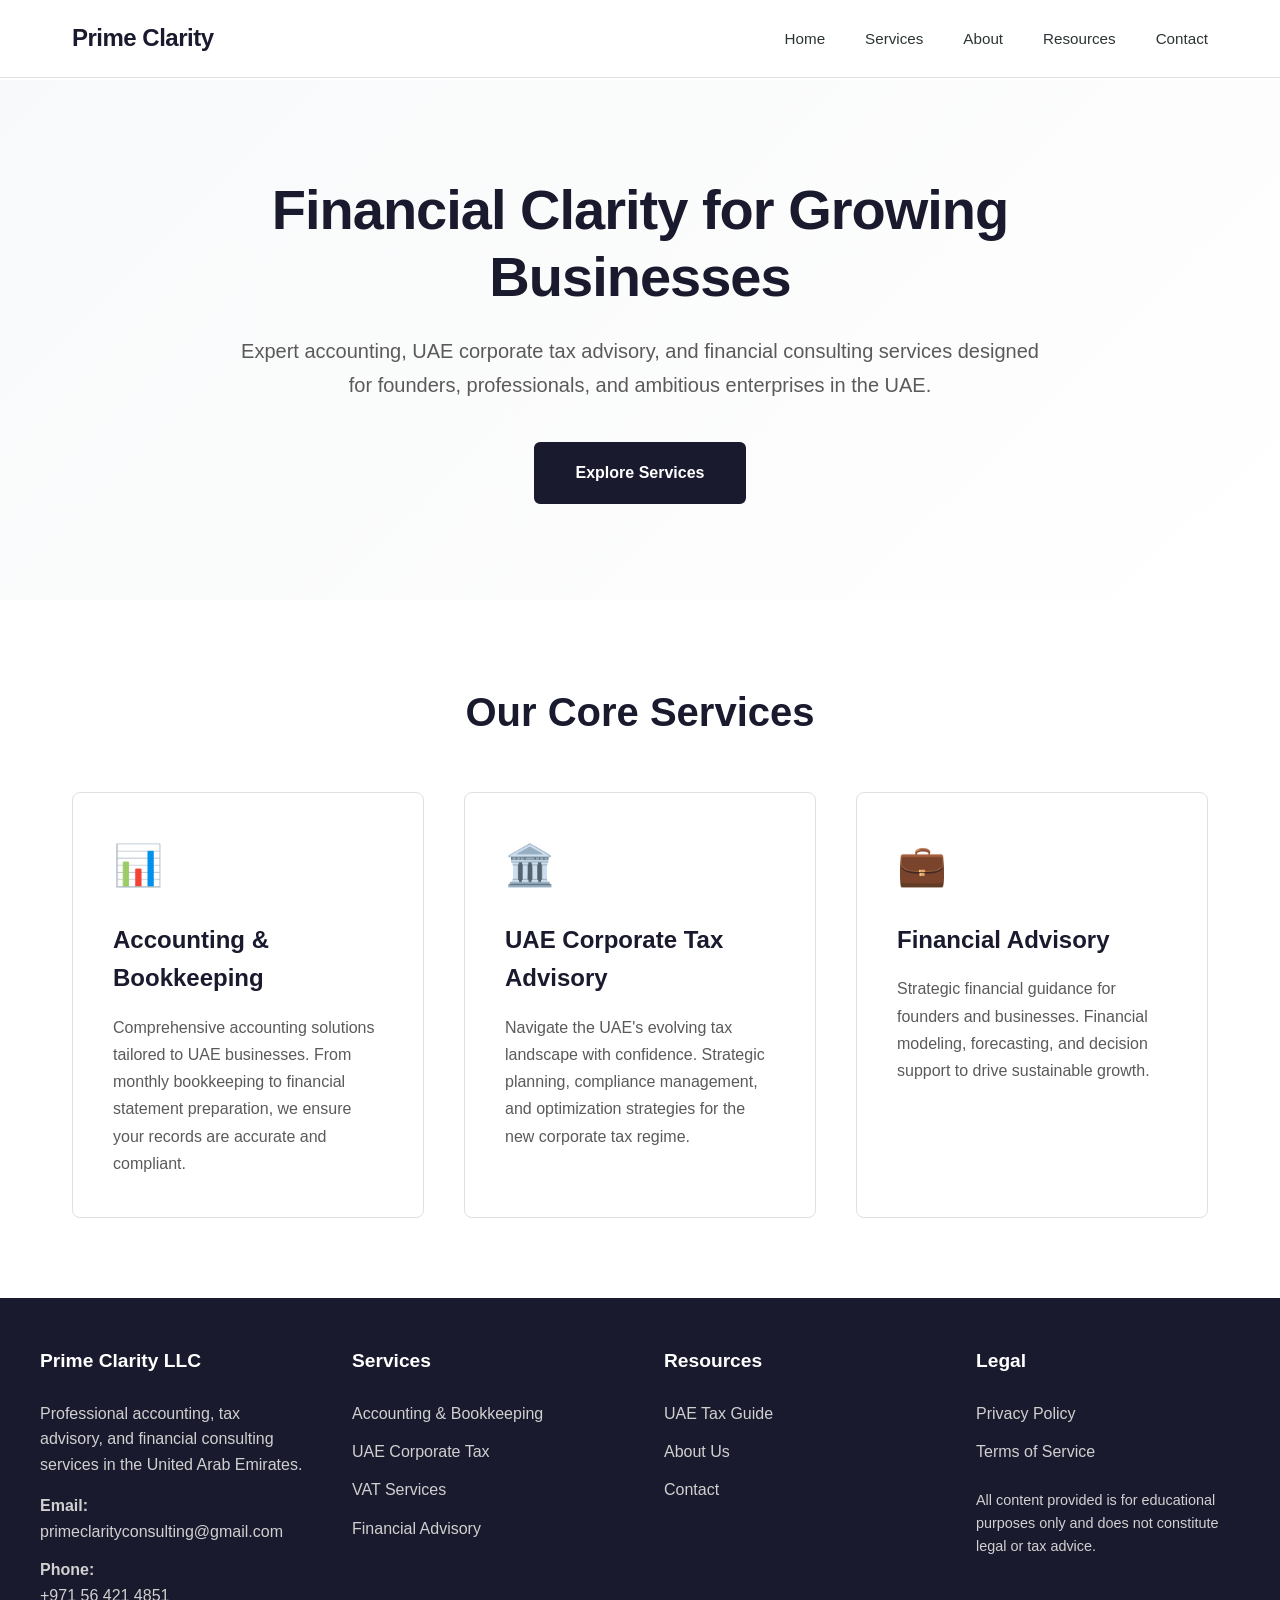
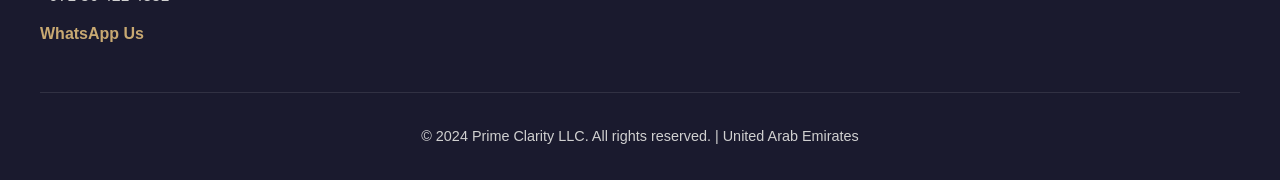
==== index.html @ 2c1213e5 "Add files via upload" ====
<!DOCTYPE html>
<html lang="en">
<head>
    <meta charset="UTF-8">
    <meta name="viewport" content="width=device-width, initial-scale=1.0">
    <title>Prime Clarity - Financial Advisory & Corporate Tax Expertise in UAE</title>
    <style>
        * {
            margin: 0;
            padding: 0;
            box-sizing: border-box;
        }

        :root {
            --primary: #1a1a2e;
            --secondary: #0f4c75;
            --accent: #c8a972;
            --text: #2d3436;
            --light: #f8f9fa;
            --white: #ffffff;
        }

        body {
            font-family: -apple-system, BlinkMacSystemFont, 'Segoe UI', 'Inter', sans-serif;
            color: var(--text);
            line-height: 1.6;
            background: var(--white);
        }

        /* Navigation */
        nav {
            position: fixed;
            top: 0;
            width: 100%;
            background: rgba(255, 255, 255, 0.98);
            backdrop-filter: blur(10px);
            border-bottom: 1px solid #e0e0e0;
            z-index: 1000;
        }

        .nav-container {
            max-width: 1200px;
            margin: 0 auto;
            padding: 1.2rem 2rem;
            display: flex;
            justify-content: space-between;
            align-items: center;
        }

        .logo {
            font-size: 1.5rem;
            font-weight: 700;
            color: var(--primary);
            letter-spacing: -0.5px;
        }

        .nav-links {
            display: flex;
            gap: 2.5rem;
            list-style: none;
        }

        .nav-links a {
            color: var(--text);
            text-decoration: none;
            font-weight: 500;
            font-size: 0.95rem;
            transition: color 0.3s;
        }

        .nav-links a:hover {
            color: var(--secondary);
        }

        /* Hero Section */
        .hero {
            margin-top: 80px;
            padding: 6rem 2rem;
            background: linear-gradient(135deg, #f8f9fa 0%, #ffffff 100%);
            text-align: center;
        }

        .hero-content {
            max-width: 800px;
            margin: 0 auto;
        }

        .hero h1 {
            font-size: 3.5rem;
            font-weight: 700;
            color: var(--primary);
            margin-bottom: 1.5rem;
            line-height: 1.2;
            letter-spacing: -1px;
        }

        .hero p {
            font-size: 1.25rem;
            color: #5a5a5a;
            margin-bottom: 2.5rem;
            line-height: 1.7;
        }

        .cta-primary {
            display: inline-block;
            padding: 1rem 2.5rem;
            background: var(--primary);
            color: var(--white);
            text-decoration: none;
            font-weight: 600;
            border-radius: 6px;
            transition: all 0.3s;
            border: 2px solid var(--primary);
        }

        .cta-primary:hover {
            background: transparent;
            color: var(--primary);
        }

        /* Services Section */
        .services {
            padding: 5rem 2rem;
            max-width: 1200px;
            margin: 0 auto;
        }

        .section-title {
            text-align: center;
            font-size: 2.5rem;
            font-weight: 700;
            color: var(--primary);
            margin-bottom: 3rem;
        }

        .services-grid {
            display: grid;
            grid-template-columns: repeat(auto-fit, minmax(300px, 1fr));
            gap: 2.5rem;
        }

        .service-card {
            padding: 2.5rem;
            background: var(--white);
            border: 1px solid #e0e0e0;
            border-radius: 8px;
            transition: all 0.3s;
        }

        .service-card:hover {
            box-shadow: 0 10px 30px rgba(0,0,0,0.08);
            transform: translateY(-4px);
        }

        .service-icon {
            font-size: 2.5rem;
            margin-bottom: 1.5rem;
        }

        .service-card h3 {
            font-size: 1.5rem;
            margin-bottom: 1rem;
            color: var(--primary);
        }

        .service-card p {
            color: #5a5a5a;
            line-height: 1.7;
        }

        /* Ebook Landing Page */
        .ebook-page {
            display: none;
            padding: 6rem 2rem;
            max-width: 900px;
            margin: 80px auto 0;
        }

        .ebook-page.active {
            display: block;
        }

        .ebook-header {
            text-align: center;
            margin-bottom: 3rem;
        }

        .ebook-header h1 {
            font-size: 2.8rem;
            font-weight: 700;
            color: var(--primary);
            margin-bottom: 1rem;
            line-height: 1.3;
        }

        .ebook-header .subtitle {
            font-size: 1.25rem;
            color: #5a5a5a;
            margin-bottom: 2rem;
        }

        .ebook-content {
            background: var(--white);
            border: 1px solid #e0e0e0;
            border-radius: 12px;
            padding: 3rem;
        }

        .value-section {
            margin-bottom: 3rem;
        }

        .value-section h2 {
            font-size: 1.8rem;
            color: var(--primary);
            margin-bottom: 1.5rem;
        }

        .benefits-list {
            list-style: none;
            margin-bottom: 2rem;
        }

        .benefits-list li {
            padding: 1rem 0;
            border-bottom: 1px solid #f0f0f0;
            color: var(--text);
            font-size: 1.05rem;
        }

        .benefits-list li:before {
            content: "✓";
            color: var(--secondary);
            font-weight: bold;
            margin-right: 1rem;
            font-size: 1.2rem;
        }

        .target-audience {
            background: #f8f9fa;
            padding: 2rem;
            border-radius: 8px;
            margin-bottom: 3rem;
        }

        .target-audience h3 {
            font-size: 1.4rem;
            color: var(--primary);
            margin-bottom: 1rem;
        }

        .target-audience ul {
            list-style: none;
            padding-left: 0;
        }

        .target-audience li {
            padding: 0.5rem 0;
            color: var(--text);
        }

        .cta-section {
            text-align: center;
            padding: 3rem 0;
            border-top: 1px solid #e0e0e0;
        }

        .price {
            font-size: 2.5rem;
            font-weight: 700;
            color: var(--primary);
            margin-bottom: 1.5rem;
        }

        .cta-button {
            display: inline-block;
            padding: 1.2rem 3rem;
            background: var(--secondary);
            color: var(--white);
            text-decoration: none;
            font-weight: 600;
            font-size: 1.1rem;
            border-radius: 8px;
            transition: all 0.3s;
            cursor: pointer;
            border: none;
        }

        .cta-button:hover {
            background: #0d3d5c;
            transform: translateY(-2px);
            box-shadow: 0 6px 20px rgba(15, 76, 117, 0.3);
        }

        .secure-note {
            margin-top: 1rem;
            font-size: 0.9rem;
            color: #7a7a7a;
        }

        /* About Section */
        .about {
            padding: 5rem 2rem;
            background: var(--light);
        }

        .about-content {
            max-width: 1200px;
            margin: 0 auto;
            display: grid;
            grid-template-columns: 1fr 1fr;
            gap: 4rem;
            align-items: center;
        }

        .about-text h2 {
            font-size: 2.5rem;
            color: var(--primary);
            margin-bottom: 1.5rem;
        }

        .about-text p {
            color: #5a5a5a;
            line-height: 1.8;
            margin-bottom: 1.5rem;
        }

        /* Footer */
        footer {
            background: var(--primary);
            color: var(--white);
            padding: 3rem 2rem 2rem;
        }

        .footer-content {
            max-width: 1200px;
            margin: 0 auto;
            display: grid;
            grid-template-columns: repeat(auto-fit, minmax(250px, 1fr));
            gap: 3rem;
            margin-bottom: 2rem;
        }

        .footer-section h3 {
            margin-bottom: 1.5rem;
            font-size: 1.2rem;
        }

        .footer-section p,
        .footer-section a {
            color: #d0d0d0;
            text-decoration: none;
            display: block;
            margin-bottom: 0.8rem;
            line-height: 1.6;
        }

        .footer-section a:hover {
            color: var(--white);
        }

        .footer-bottom {
            max-width: 1200px;
            margin: 0 auto;
            padding-top: 2rem;
            border-top: 1px solid rgba(255,255,255,0.1);
            text-align: center;
            color: #d0d0d0;
            font-size: 0.9rem;
        }

        /* Page System */
        .page {
            display: none;
        }

        .page.active {
            display: block;
        }

        /* Responsive */
        @media (max-width: 768px) {
            .nav-links {
                gap: 1.5rem;
                font-size: 0.9rem;
            }

            .hero h1 {
                font-size: 2.5rem;
            }

            .about-content {
                grid-template-columns: 1fr;
            }

            .ebook-content {
                padding: 2rem;
            }

            .ebook-header h1 {
                font-size: 2rem;
            }
        }
    </style>
</head>
<body>
    <!-- Navigation -->
    <nav>
        <div class="nav-container">
            <div class="logo">Prime Clarity</div>
            <ul class="nav-links">
                <li><a href="#" onclick="showPage('home')">Home</a></li>
                <li><a href="#" onclick="showPage('services')">Services</a></li>
                <li><a href="#" onclick="showPage('about')">About</a></li>
                <li><a href="#" onclick="showPage('resources')">Resources</a></li>
                <li><a href="#" onclick="showPage('contact')">Contact</a></li>
            </ul>
        </div>
    </nav>

    <!-- HOME PAGE -->
    <div id="home" class="page active">
        <section class="hero">
            <div class="hero-content">
                <h1>Financial Clarity for Growing Businesses</h1>
                <p>Expert accounting, UAE corporate tax advisory, and financial consulting services designed for founders, professionals, and ambitious enterprises in the UAE.</p>
                <a href="#" onclick="showPage('services')" class="cta-primary">Explore Services</a>
            </div>
        </section>

        <section class="services">
            <h2 class="section-title">Our Core Services</h2>
            <div class="services-grid">
                <div class="service-card">
                    <div class="service-icon">📊</div>
                    <h3>Accounting & Bookkeeping</h3>
                    <p>Comprehensive accounting solutions tailored to UAE businesses. From monthly bookkeeping to financial statement preparation, we ensure your records are accurate and compliant.</p>
                </div>
                <div class="service-card">
                    <div class="service-icon">🏛️</div>
                    <h3>UAE Corporate Tax Advisory</h3>
                    <p>Navigate the UAE's evolving tax landscape with confidence. Strategic planning, compliance management, and optimization strategies for the new corporate tax regime.</p>
                </div>
                <div class="service-card">
                    <div class="service-icon">💼</div>
                    <h3>Financial Advisory</h3>
                    <p>Strategic financial guidance for founders and businesses. Financial modeling, forecasting, and decision support to drive sustainable growth.</p>
                </div>
            </div>
        </section>
    </div>

    <!-- SERVICES PAGE -->
    <div id="services" class="page">
        <section class="services" style="margin-top: 80px;">
            <h2 class="section-title">Professional Services</h2>
            <div class="services-grid">
                <div class="service-card">
                    <div class="service-icon">📊</div>
                    <h3>Accounting & Bookkeeping</h3>
                    <p>Monthly financial reporting, bank reconciliation, accounts payable and receivable management, general ledger maintenance, and year-end financial statements.</p>
                </div>
                <div class="service-card">
                    <div class="service-icon">🏛️</div>
                    <h3>UAE Corporate Tax</h3>
                    <p>Tax registration assistance, quarterly and annual tax compliance, transfer pricing documentation, tax health checks, and strategic tax planning for UAE entities.</p>
                </div>
                <div class="service-card">
                    <div class="service-icon">📈</div>
                    <h3>VAT Services</h3>
                    <p>VAT registration, return filing, VAT reclaim support, compliance reviews, and advisory for complex VAT transactions in the UAE.</p>
                </div>
                <div class="service-card">
                    <div class="service-icon">💼</div>
                    <h3>Financial Advisory</h3>
                    <p>Business planning, financial forecasting, cash flow management, profitability analysis, and growth strategy consulting for SMEs and startups.</p>
                </div>
                <div class="service-card">
                    <div class="service-icon">🎓</div>
                    <h3>Training & Education</h3>
                    <p>Professional development programs, UAE tax training, accounting system implementation support, and educational resources for finance teams.</p>
                </div>
                <div class="service-card">
                    <div class="service-icon">🔍</div>
                    <h3>Due Diligence</h3>
                    <p>Financial due diligence for acquisitions, investment readiness assessments, and comprehensive financial health reviews.</p>
                </div>
            </div>
        </section>
    </div>

    <!-- ABOUT PAGE -->
    <div id="about" class="page">
        <section class="about">
            <div class="about-content">
                <div class="about-text">
                    <h2>About Prime Clarity</h2>
                    <p>Prime Clarity LLC is a UAE-based financial advisory and accounting firm dedicated to providing exceptional service to growing businesses, entrepreneurs, and professionals across the Emirates.</p>
                    <p>Founded on principles of precision, transparency, and strategic insight, we combine deep technical expertise with practical business understanding to deliver solutions that drive real value.</p>
                    <p>Our team brings extensive experience in UAE taxation, international accounting standards, and financial management, serving clients across diverse industries from technology startups to established enterprises.</p>
                </div>
                <div class="about-image">
                    <div class="service-card">
                        <h3>Our Approach</h3>
                        <p style="margin-bottom: 1rem;">We believe financial management should be strategic, not just administrative. Our methodology focuses on:</p>
                        <ul style="list-style: none; padding: 0;">
                            <li style="padding: 0.5rem 0;">✓ Proactive compliance management</li>
                            <li style="padding: 0.5rem 0;">✓ Strategic tax optimization</li>
                            <li style="padding: 0.5rem 0;">✓ Clear financial communication</li>
                            <li style="padding: 0.5rem 0;">✓ Sustainable business growth</li>
                        </ul>
                    </div>
                </div>
            </div>
        </section>
    </div>

    <!-- RESOURCES PAGE (with Ebook) -->
    <div id="resources" class="page">
        <div class="ebook-page active">
            <div class="ebook-header">
                <h1>UAE Corporate Tax Compliance Guide</h1>
                <p class="subtitle">A comprehensive reference for founders, finance professionals, and business owners navigating UAE's corporate tax framework</p>
            </div>

            <div class="ebook-content">
                <div class="value-section">
                    <h2>What's Inside</h2>
                    <ul class="benefits-list">
                        <li>Complete overview of UAE Corporate Tax Law provisions and requirements</li>
                        <li>Registration procedures and timelines for mainland and free zone entities</li>
                        <li>Tax calculation methodologies with practical examples</li>
                        <li>Compliance calendar and critical filing deadlines</li>
                        <li>Transfer pricing documentation requirements</li>
                        <li>Small business relief criteria and optimization strategies</li>
                        <li>Common pitfalls and how to avoid penalties</li>
                        <li>Real-world case studies and scenarios</li>
                    </ul>
                </div>

                <div class="target-audience">
                    <h3>Who This Guide Is For</h3>
                    <ul>
                        <li>Founders and business owners preparing for tax compliance</li>
                        <li>Finance professionals managing UAE entity taxation</li>
                        <li>Accounting students and exam candidates</li>
                        <li>CFOs and controllers in UAE-based companies</li>
                        <li>Consultants advising clients on UAE tax matters</li>
                    </ul>
                </div>

                <div class="value-section">
                    <h2>Why This Guide</h2>
                    <p style="margin-bottom: 1rem;">The UAE's corporate tax regime represents a significant shift in the region's fiscal landscape. This guide distills complex regulations into actionable knowledge, saving you hours of research and reducing compliance risk.</p>
                    <p>Created by practicing tax professionals with direct experience in UAE corporate tax advisory, this is a practical reference tool, not theoretical content.</p>
                </div>

                <div class="cta-section">
                    <div class="price">USD 29</div>
                    <button class="cta-button" onclick="redirectToCheckout()">Get the Guide</button>
                    <p class="secure-note">Secure checkout powered by Gumroad • Instant digital delivery</p>
                </div>
            </div>
        </div>
    </div>

    <!-- CONTACT PAGE -->
    <div id="contact" class="page">
        <section class="services" style="margin-top: 80px;">
            <h2 class="section-title">Get In Touch</h2>
            <div style="max-width: 600px; margin: 0 auto; text-align: center;">
                <div class="service-card">
                    <h3>Contact Prime Clarity</h3>
                    <p style="margin-bottom: 1.5rem;">We're here to help you achieve financial clarity. Reach out to discuss your accounting, tax, or advisory needs.</p>
                    <p style="margin-bottom: 0.5rem;"><strong>Email:</strong> <a href="mailto:primeclarityconsulting@gmail.com" style="color: var(--secondary); text-decoration: none;">primeclarityconsulting@gmail.com</a></p>
                    <p style="margin-bottom: 0.5rem;"><strong>Phone:</strong> <a href="tel:+971564214851" style="color: var(--secondary); text-decoration: none;">+971 56 421 4851</a> | <a href="tel:+971505211929" style="color: var(--secondary); text-decoration: none;">+971 50 521 1929</a></p>
                    <p style="margin-bottom: 1.5rem;"><strong>Location:</strong> United Arab Emirates</p>
                    <a href="https://wa.me/971564214851" target="_blank" class="cta-button" style="display: inline-block; margin-top: 1rem;">Message on WhatsApp</a>
                    <p style="margin-top: 2rem; color: #7a7a7a; font-size: 0.95rem;">Response time: Within 24 business hours</p>
                </div>
            </div>
        </section>
    </div>

    <!-- Footer -->
    <footer>
        <div class="footer-content">
            <div class="footer-section">
                <h3>Prime Clarity LLC</h3>
                <p>Professional accounting, tax advisory, and financial consulting services in the United Arab Emirates.</p>
                <p style="margin-top: 1rem;"><strong>Email:</strong> <a href="mailto:primeclarityconsulting@gmail.com">primeclarityconsulting@gmail.com</a></p>
                <p><strong>Phone:</strong> <a href="tel:+971564214851">+971 56 421 4851</a></p>
                <p><a href="https://wa.me/971564214851" target="_blank" style="color: var(--accent); font-weight: 600;">WhatsApp Us</a></p>
            </div>
            <div class="footer-section">
                <h3>Services</h3>
                <a href="#" onclick="showPage('services')">Accounting & Bookkeeping</a>
                <a href="#" onclick="showPage('services')">UAE Corporate Tax</a>
                <a href="#" onclick="showPage('services')">VAT Services</a>
                <a href="#" onclick="showPage('services')">Financial Advisory</a>
            </div>
            <div class="footer-section">
                <h3>Resources</h3>
                <a href="#" onclick="showPage('resources')">UAE Tax Guide</a>
                <a href="#" onclick="showPage('about')">About Us</a>
                <a href="#" onclick="showPage('contact')">Contact</a>
            </div>
            <div class="footer-section">
                <h3>Legal</h3>
                <a href="#">Privacy Policy</a>
                <a href="#">Terms of Service</a>
                <p style="margin-top: 1.5rem; font-size: 0.9rem;">All content provided is for educational purposes only and does not constitute legal or tax advice.</p>
            </div>
        </div>
        <div class="footer-bottom">
            <p>&copy; 2024 Prime Clarity LLC. All rights reserved. | United Arab Emirates</p>
        </div>
    </footer>

    <script>
        // Page Navigation System
        function showPage(pageId) {
            const pages = document.querySelectorAll('.page');
            pages.forEach(page => page.classList.remove('active'));
            
            const targetPage = document.getElementById(pageId);
            if (targetPage) {
                targetPage.classList.add('active');
                window.scrollTo(0, 0);
            }
        }

        // Gumroad Redirect Function
        function redirectToCheckout() {
            const gumroadUrl = 'https://clarityprime.gumroad.com/l/yphfp';
            window.location.href = gumroadUrl;
        }

        // Smooth scroll for anchor links
        document.querySelectorAll('a[href^="#"]').forEach(anchor => {
            anchor.addEventListener('click', function (e) {
                const href = this.getAttribute('href');
                if (href !== '#') {
                    e.preventDefault();
                }
            });
        });
    </script>
</body>
</html>
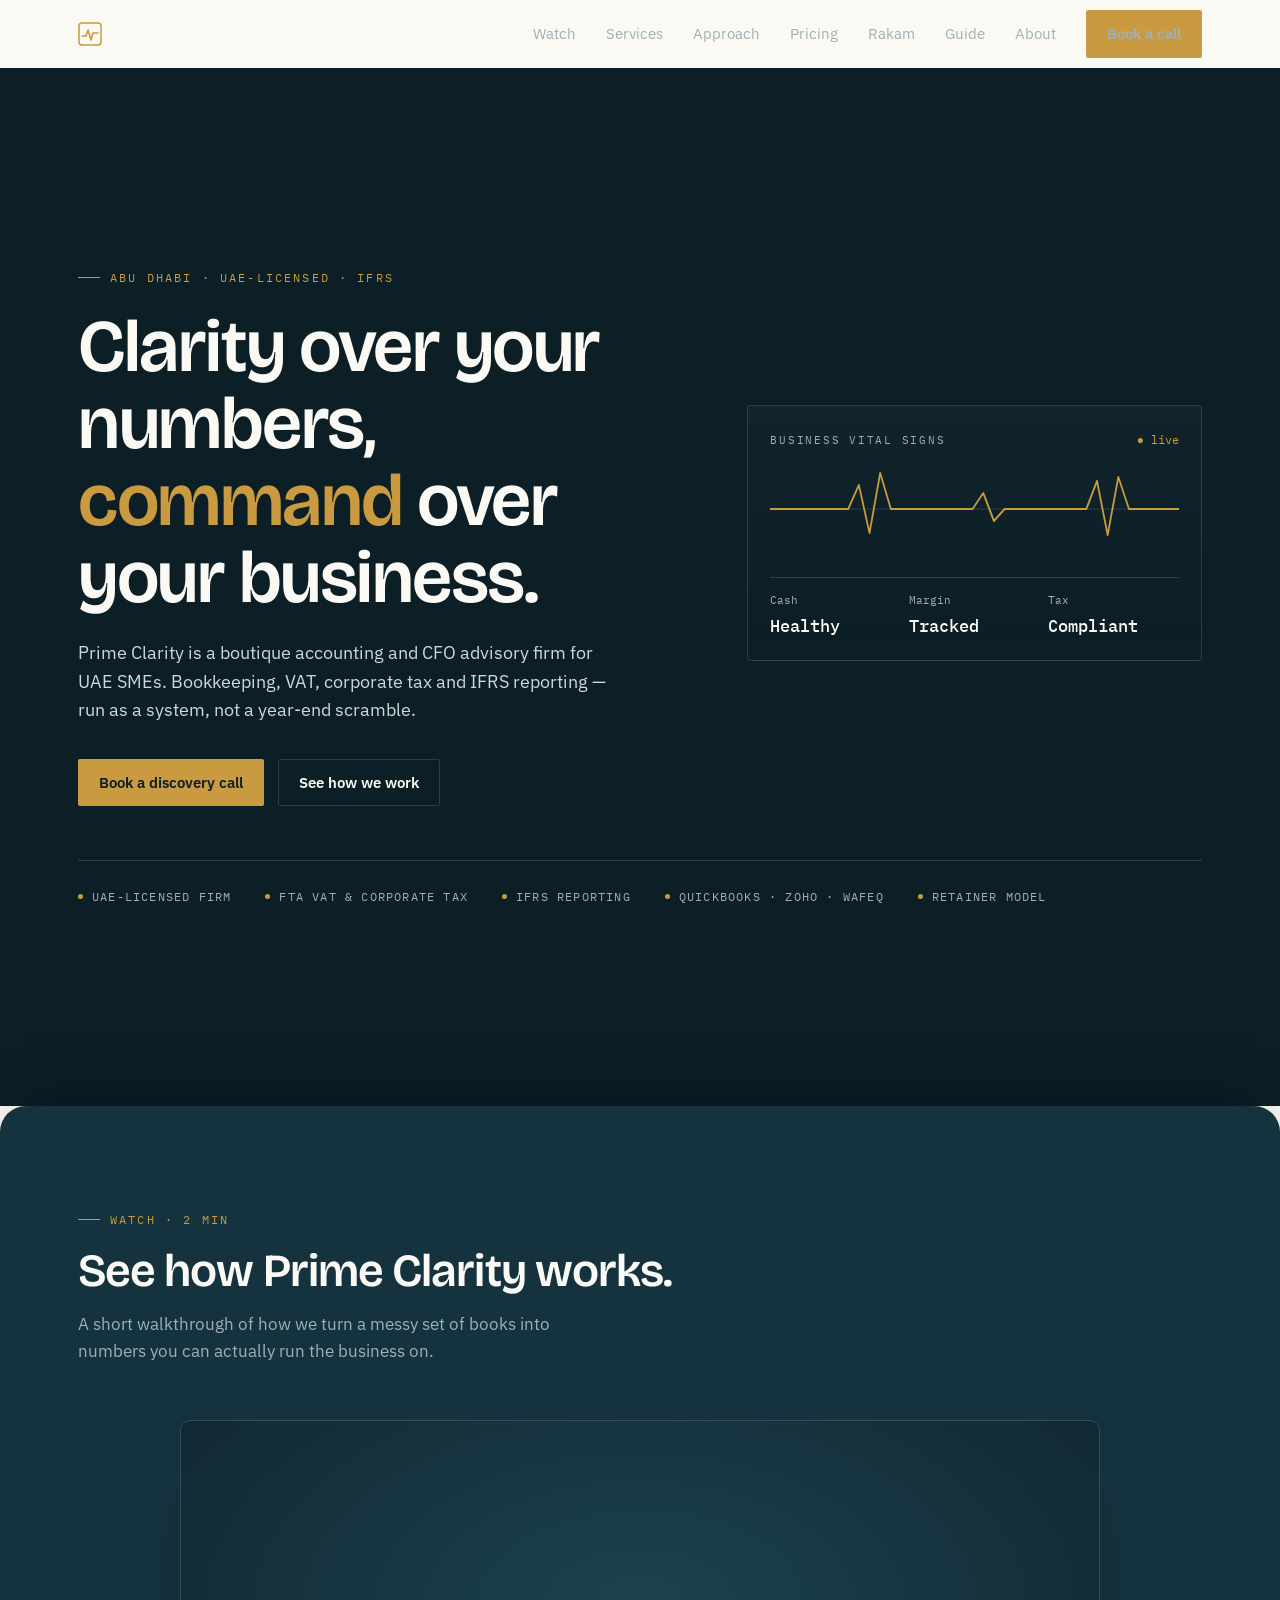
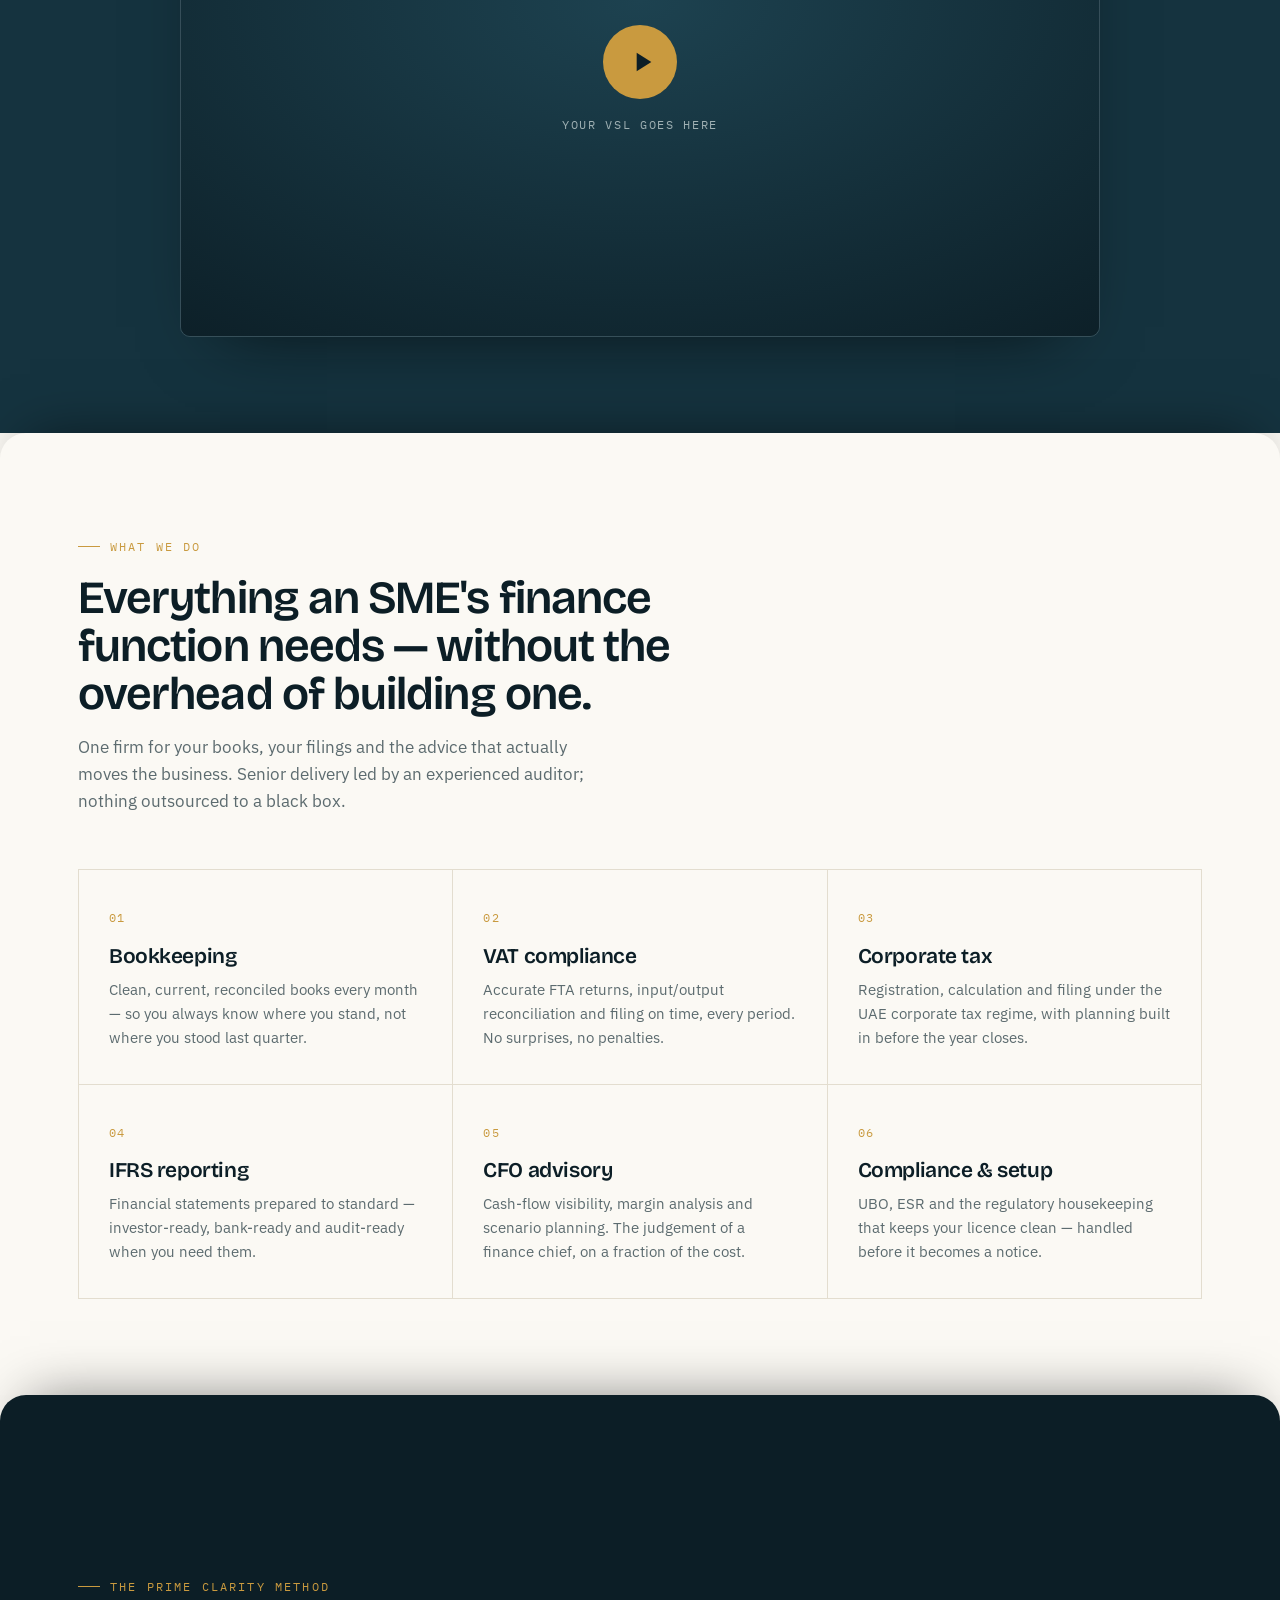
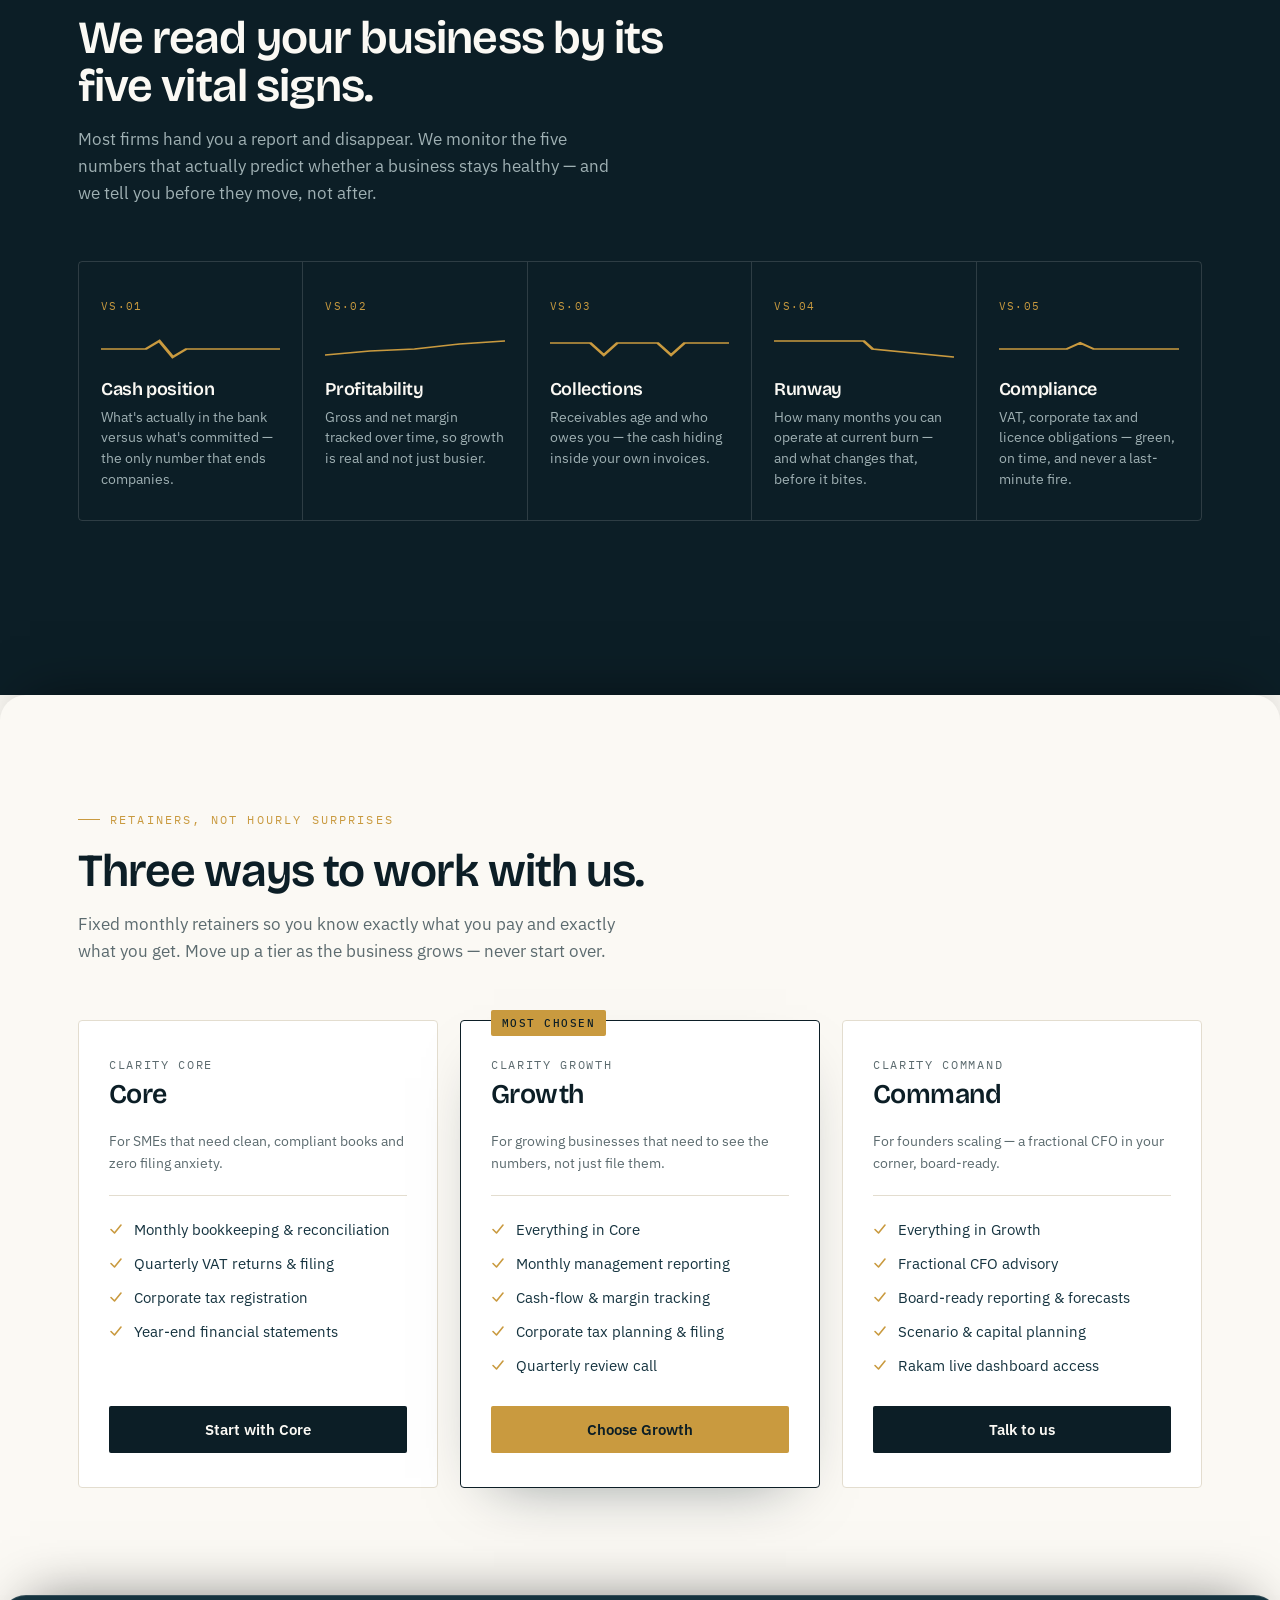
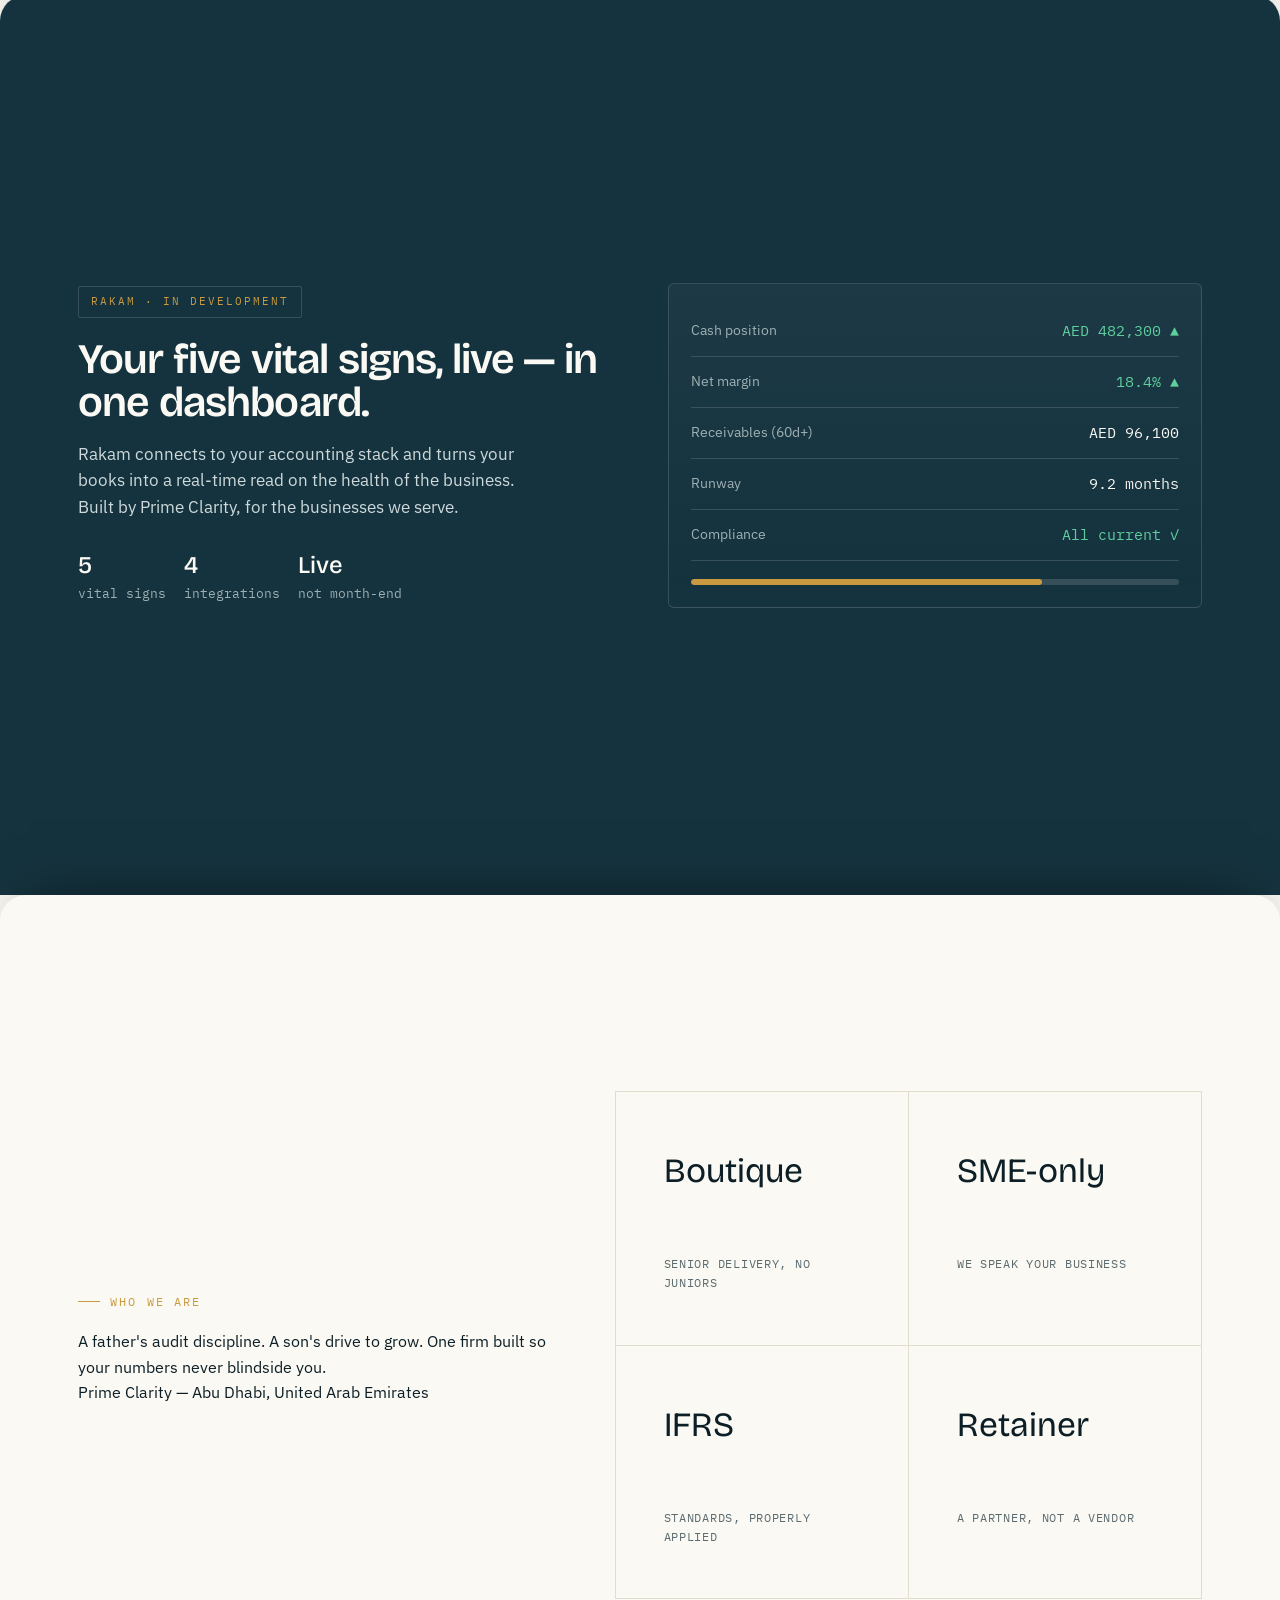
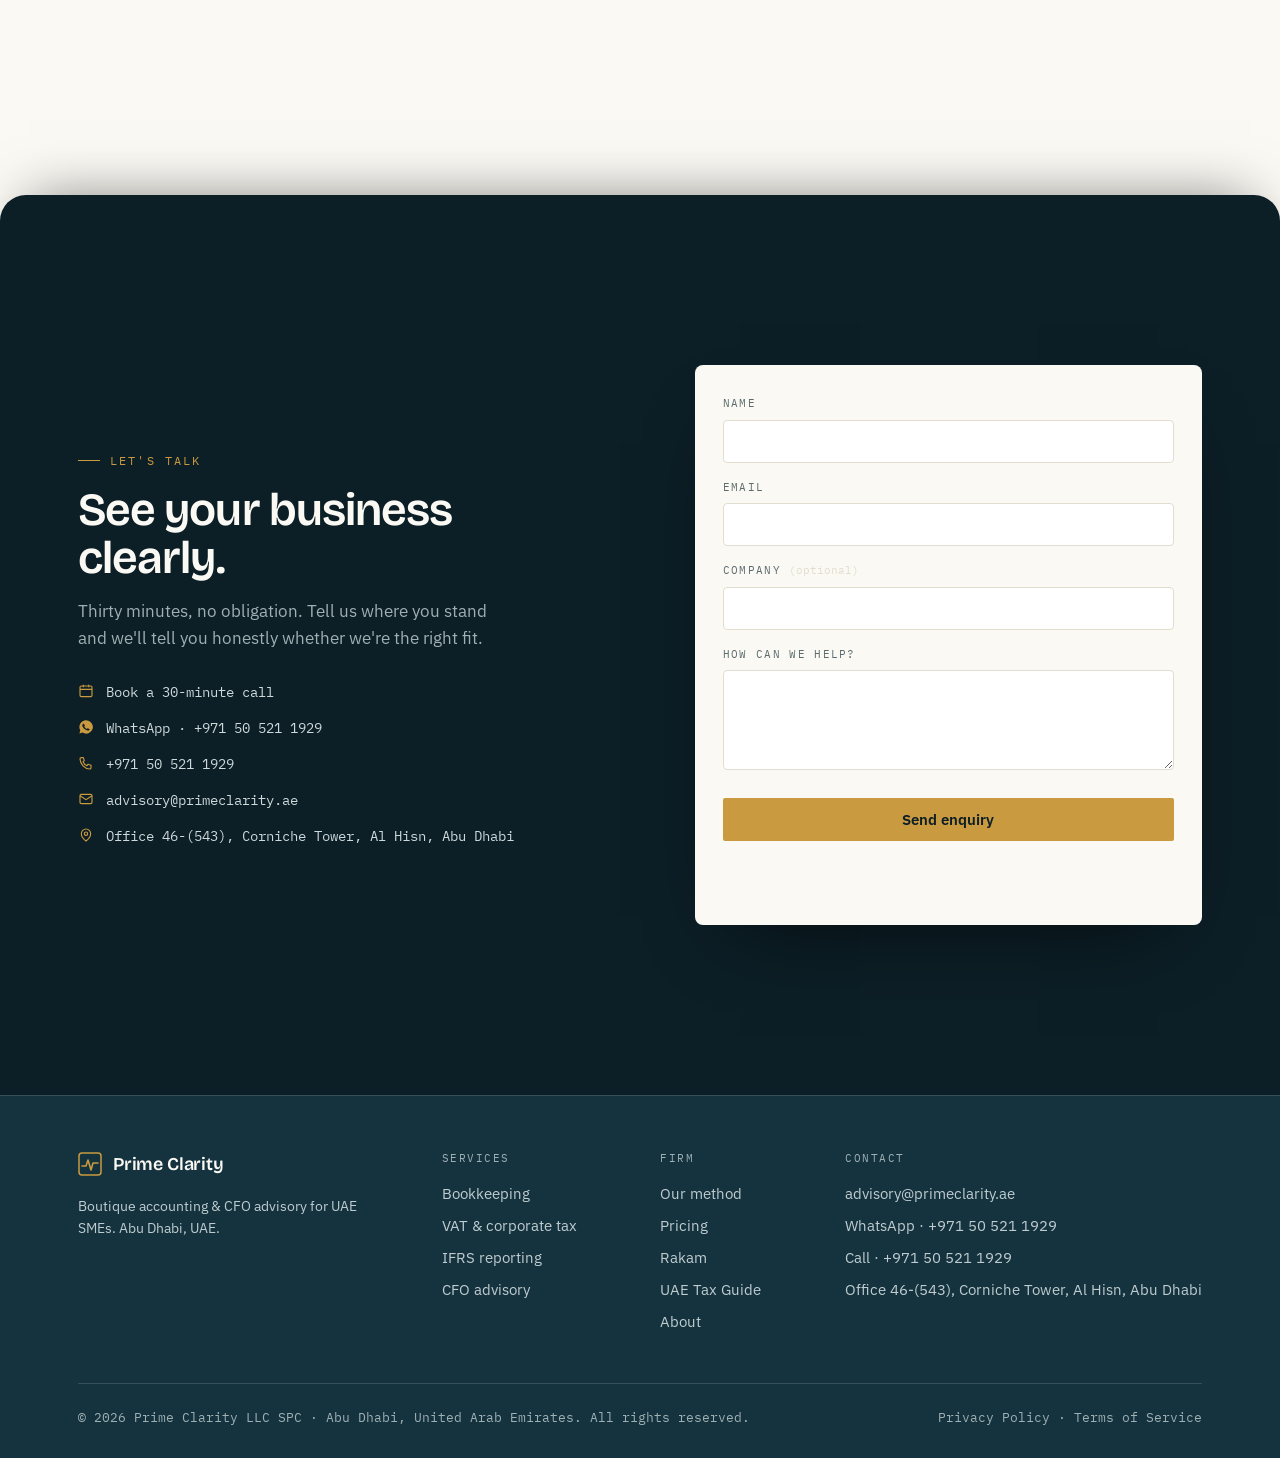
==== commit 3bad1bcc: "Add files via upload" ====
--- a/index.html
+++ b/index.html
@@ -1,650 +1,826 @@
 <!DOCTYPE html>
 <html lang="en">
 <head>
-    <meta charset="UTF-8">
-    <meta name="viewport" content="width=device-width, initial-scale=1.0">
-    <title>Prime Clarity - Financial Advisory & Corporate Tax Expertise in UAE</title>
-    <style>
-        * {
-            margin: 0;
-            padding: 0;
-            box-sizing: border-box;
-        }
-
-        :root {
-            --primary: #1a1a2e;
-            --secondary: #0f4c75;
-            --accent: #c8a972;
-            --text: #2d3436;
-            --light: #f8f9fa;
-            --white: #ffffff;
-        }
-
-        body {
-            font-family: -apple-system, BlinkMacSystemFont, 'Segoe UI', 'Inter', sans-serif;
-            color: var(--text);
-            line-height: 1.6;
-            background: var(--white);
-        }
-
-        /* Navigation */
-        nav {
-            position: fixed;
-            top: 0;
-            width: 100%;
-            background: rgba(255, 255, 255, 0.98);
-            backdrop-filter: blur(10px);
-            border-bottom: 1px solid #e0e0e0;
-            z-index: 1000;
-        }
-
-        .nav-container {
-            max-width: 1200px;
-            margin: 0 auto;
-            padding: 1.2rem 2rem;
-            display: flex;
-            justify-content: space-between;
-            align-items: center;
-        }
-
-        .logo {
-            font-size: 1.5rem;
-            font-weight: 700;
-            color: var(--primary);
-            letter-spacing: -0.5px;
-        }
-
-        .nav-links {
-            display: flex;
-            gap: 2.5rem;
-            list-style: none;
-        }
-
-        .nav-links a {
-            color: var(--text);
-            text-decoration: none;
-            font-weight: 500;
-            font-size: 0.95rem;
-            transition: color 0.3s;
-        }
-
-        .nav-links a:hover {
-            color: var(--secondary);
-        }
-
-        /* Hero Section */
-        .hero {
-            margin-top: 80px;
-            padding: 6rem 2rem;
-            background: linear-gradient(135deg, #f8f9fa 0%, #ffffff 100%);
-            text-align: center;
-        }
-
-        .hero-content {
-            max-width: 800px;
-            margin: 0 auto;
-        }
-
-        .hero h1 {
-            font-size: 3.5rem;
-            font-weight: 700;
-            color: var(--primary);
-            margin-bottom: 1.5rem;
-            line-height: 1.2;
-            letter-spacing: -1px;
-        }
-
-        .hero p {
-            font-size: 1.25rem;
-            color: #5a5a5a;
-            margin-bottom: 2.5rem;
-            line-height: 1.7;
-        }
-
-        .cta-primary {
-            display: inline-block;
-            padding: 1rem 2.5rem;
-            background: var(--primary);
-            color: var(--white);
-            text-decoration: none;
-            font-weight: 600;
-            border-radius: 6px;
-            transition: all 0.3s;
-            border: 2px solid var(--primary);
-        }
-
-        .cta-primary:hover {
-            background: transparent;
-            color: var(--primary);
-        }
-
-        /* Services Section */
-        .services {
-            padding: 5rem 2rem;
-            max-width: 1200px;
-            margin: 0 auto;
-        }
-
-        .section-title {
-            text-align: center;
-            font-size: 2.5rem;
-            font-weight: 700;
-            color: var(--primary);
-            margin-bottom: 3rem;
-        }
-
-        .services-grid {
-            display: grid;
-            grid-template-columns: repeat(auto-fit, minmax(300px, 1fr));
-            gap: 2.5rem;
-        }
-
-        .service-card {
-            padding: 2.5rem;
-            background: var(--white);
-            border: 1px solid #e0e0e0;
-            border-radius: 8px;
-            transition: all 0.3s;
-        }
-
-        .service-card:hover {
-            box-shadow: 0 10px 30px rgba(0,0,0,0.08);
-            transform: translateY(-4px);
-        }
-
-        .service-icon {
-            font-size: 2.5rem;
-            margin-bottom: 1.5rem;
-        }
-
-        .service-card h3 {
-            font-size: 1.5rem;
-            margin-bottom: 1rem;
-            color: var(--primary);
-        }
-
-        .service-card p {
-            color: #5a5a5a;
-            line-height: 1.7;
-        }
-
-        /* Ebook Landing Page */
-        .ebook-page {
-            display: none;
-            padding: 6rem 2rem;
-            max-width: 900px;
-            margin: 80px auto 0;
-        }
-
-        .ebook-page.active {
-            display: block;
-        }
-
-        .ebook-header {
-            text-align: center;
-            margin-bottom: 3rem;
-        }
-
-        .ebook-header h1 {
-            font-size: 2.8rem;
-            font-weight: 700;
-            color: var(--primary);
-            margin-bottom: 1rem;
-            line-height: 1.3;
-        }
-
-        .ebook-header .subtitle {
-            font-size: 1.25rem;
-            color: #5a5a5a;
-            margin-bottom: 2rem;
-        }
-
-        .ebook-content {
-            background: var(--white);
-            border: 1px solid #e0e0e0;
-            border-radius: 12px;
-            padding: 3rem;
-        }
-
-        .value-section {
-            margin-bottom: 3rem;
-        }
-
-        .value-section h2 {
-            font-size: 1.8rem;
-            color: var(--primary);
-            margin-bottom: 1.5rem;
-        }
-
-        .benefits-list {
-            list-style: none;
-            margin-bottom: 2rem;
-        }
-
-        .benefits-list li {
-            padding: 1rem 0;
-            border-bottom: 1px solid #f0f0f0;
-            color: var(--text);
-            font-size: 1.05rem;
-        }
-
-        .benefits-list li:before {
-            content: "✓";
-            color: var(--secondary);
-            font-weight: bold;
-            margin-right: 1rem;
-            font-size: 1.2rem;
-        }
-
-        .target-audience {
-            background: #f8f9fa;
-            padding: 2rem;
-            border-radius: 8px;
-            margin-bottom: 3rem;
-        }
-
-        .target-audience h3 {
-            font-size: 1.4rem;
-            color: var(--primary);
-            margin-bottom: 1rem;
-        }
-
-        .target-audience ul {
-            list-style: none;
-            padding-left: 0;
-        }
-
-        .target-audience li {
-            padding: 0.5rem 0;
-            color: var(--text);
-        }
-
-        .cta-section {
-            text-align: center;
-            padding: 3rem 0;
-            border-top: 1px solid #e0e0e0;
-        }
-
-        .price {
-            font-size: 2.5rem;
-            font-weight: 700;
-            color: var(--primary);
-            margin-bottom: 1.5rem;
-        }
-
-        .cta-button {
-            display: inline-block;
-            padding: 1.2rem 3rem;
-            background: var(--secondary);
-            color: var(--white);
-            text-decoration: none;
-            font-weight: 600;
-            font-size: 1.1rem;
-            border-radius: 8px;
-            transition: all 0.3s;
-            cursor: pointer;
-            border: none;
-        }
-
-        .cta-button:hover {
-            background: #0d3d5c;
-            transform: translateY(-2px);
-            box-shadow: 0 6px 20px rgba(15, 76, 117, 0.3);
-        }
-
-        .secure-note {
-            margin-top: 1rem;
-            font-size: 0.9rem;
-            color: #7a7a7a;
-        }
-
-        /* About Section */
-        .about {
-            padding: 5rem 2rem;
-            background: var(--light);
-        }
-
-        .about-content {
-            max-width: 1200px;
-            margin: 0 auto;
-            display: grid;
-            grid-template-columns: 1fr 1fr;
-            gap: 4rem;
-            align-items: center;
-        }
-
-        .about-text h2 {
-            font-size: 2.5rem;
-            color: var(--primary);
-            margin-bottom: 1.5rem;
-        }
-
-        .about-text p {
-            color: #5a5a5a;
-            line-height: 1.8;
-            margin-bottom: 1.5rem;
-        }
-
-        /* Footer */
-        footer {
-            background: var(--primary);
-            color: var(--white);
-            padding: 3rem 2rem 2rem;
-        }
-
-        .footer-content {
-            max-width: 1200px;
-            margin: 0 auto;
-            display: grid;
-            grid-template-columns: repeat(auto-fit, minmax(250px, 1fr));
-            gap: 3rem;
-            margin-bottom: 2rem;
-        }
-
-        .footer-section h3 {
-            margin-bottom: 1.5rem;
-            font-size: 1.2rem;
-        }
-
-        .footer-section p,
-        .footer-section a {
-            color: #d0d0d0;
-            text-decoration: none;
-            display: block;
-            margin-bottom: 0.8rem;
-            line-height: 1.6;
-        }
-
-        .footer-section a:hover {
-            color: var(--white);
-        }
-
-        .footer-bottom {
-            max-width: 1200px;
-            margin: 0 auto;
-            padding-top: 2rem;
-            border-top: 1px solid rgba(255,255,255,0.1);
-            text-align: center;
-            color: #d0d0d0;
-            font-size: 0.9rem;
-        }
-
-        /* Page System */
-        .page {
-            display: none;
-        }
-
-        .page.active {
-            display: block;
-        }
-
-        /* Responsive */
-        @media (max-width: 768px) {
-            .nav-links {
-                gap: 1.5rem;
-                font-size: 0.9rem;
-            }
-
-            .hero h1 {
-                font-size: 2.5rem;
-            }
-
-            .about-content {
-                grid-template-columns: 1fr;
-            }
-
-            .ebook-content {
-                padding: 2rem;
-            }
-
-            .ebook-header h1 {
-                font-size: 2rem;
-            }
-        }
-    </style>
+<meta charset="UTF-8">
+<meta name="viewport" content="width=device-width, initial-scale=1.0">
+<title>Prime Clarity — Accounting & CFO Advisory for UAE SMEs</title>
+<meta name="description" content="Prime Clarity is a UAE-licensed boutique accounting and CFO advisory firm in Abu Dhabi. Bookkeeping, VAT, corporate tax, IFRS reporting and fractional CFO support — run like a system.">
+<link rel="preconnect" href="https://fonts.googleapis.com">
+<link rel="preconnect" href="https://fonts.gstatic.com" crossorigin>
+<link href="https://fonts.googleapis.com/css2?family=Bricolage+Grotesque:opsz,wght@12..96,400;12..96,500;12..96,600;12..96,700&family=IBM+Plex+Mono:wght@400;500&family=IBM+Plex+Sans:wght@400;500;600&display=swap" rel="stylesheet">
+<style>
+  :root{
+    --ink:#0C1E26;
+    --ink-2:#15333F;
+    --ink-3:#1d4250;
+    --paper:#FBF9F4;
+    --paper-2:#F2EEE4;
+    --line:#e3ddcf;
+    --line-ink:rgba(251,249,244,.14);
+    --muted:#5C6B6F;
+    --muted-ink:#9fb0b3;
+    --gold:#C99A3F;
+    --gold-2:#dcb463;
+    --maxw:1180px;
+    --display:"Bricolage Grotesque",system-ui,sans-serif;
+    --body:"IBM Plex Sans",system-ui,sans-serif;
+    --mono:"IBM Plex Mono",ui-monospace,monospace;
+  }
+  *{box-sizing:border-box;margin:0;padding:0}
+  html{scroll-behavior:smooth}
+  body{
+    font-family:var(--body);
+    background:var(--paper);
+    color:var(--ink);
+    line-height:1.6;
+    -webkit-font-smoothing:antialiased;
+    overflow-x:hidden;
+  }
+  a{color:inherit;text-decoration:none}
+  .wrap{max-width:var(--maxw);margin:0 auto;padding:0 28px}
+  .eyebrow{
+    font-family:var(--mono);
+    font-size:12px;
+    letter-spacing:.18em;
+    text-transform:uppercase;
+    color:var(--gold);
+    display:inline-flex;align-items:center;gap:10px;
+  }
+  .eyebrow::before{content:"";width:22px;height:1px;background:var(--gold);display:inline-block}
+  h1,h2,h3{font-family:var(--display);font-weight:600;line-height:1.04;letter-spacing:-.02em}
+
+  /* ---------- NAV ---------- */
+  header.nav{
+    position:sticky;top:0;z-index:50;
+    background:transparent;
+    transition:padding .5s cubic-bezier(.22,1,.36,1);
+    will-change:padding;
+  }
+  header.nav.scrolled{padding-top:12px}
+  .nav-inner{
+    display:flex;align-items:center;justify-content:space-between;
+    height:68px;position:relative;border-radius:0;background:transparent;
+    transition:height .5s cubic-bezier(.22,1,.36,1),background .4s ease,
+               box-shadow .5s ease,border-radius .5s ease;
+  }
+  .nav-inner>*{position:relative;z-index:1}
+  /* ---- iOS-style liquid glass on scroll ---- */
+  header.nav.scrolled .nav-inner{
+    height:58px;border-radius:20px;
+    background:rgba(13,32,40,.55);
+    -webkit-backdrop-filter:blur(18px) saturate(185%);
+    backdrop-filter:blur(18px) saturate(185%);
+    box-shadow:
+      0 10px 34px -12px rgba(0,0,0,.55),
+      inset 0 1px 0 rgba(255,255,255,.38),
+      inset 0 -1px 0 rgba(255,255,255,.06),
+      inset 0 0 0 1px rgba(255,255,255,.08);
+  }
+  header.nav.scrolled .nav-inner::before{
+    content:"";position:absolute;inset:0;border-radius:inherit;pointer-events:none;
+    background:linear-gradient(115deg,rgba(255,255,255,.22),rgba(255,255,255,0) 34%,
+               rgba(255,255,255,0) 64%,rgba(255,255,255,.12));
+    background-size:220% 100%;mix-blend-mode:screen;opacity:.85;
+    animation:sheen 8s ease-in-out infinite;
+  }
+  @keyframes sheen{0%,100%{background-position:0% 0}50%{background-position:100% 0}}
+  .brand{display:flex;align-items:center;gap:11px;color:var(--paper);font-family:var(--display);font-weight:600;font-size:18px;letter-spacing:-.01em}
+  .brand .mark{width:24px;height:24px;flex:none}
+  .nav-links{display:flex;align-items:center;gap:30px}
+  .nav-links a{color:var(--muted-ink);font-size:14.5px;transition:color .2s}
+  .nav-links a:hover{color:var(--paper)}
+  .btn{
+    font-family:var(--body);font-weight:600;font-size:14.5px;
+    padding:11px 20px;border-radius:2px;cursor:pointer;border:1px solid transparent;
+    display:inline-flex;align-items:center;gap:8px;transition:all .2s;white-space:nowrap;
+  }
+  .btn-gold{background:var(--gold);color:var(--ink)}
+  .btn-gold:hover{background:var(--gold-2)}
+  .btn-ghost{background:transparent;color:var(--paper);border-color:var(--line-ink)}
+  .btn-ghost:hover{border-color:var(--gold);color:var(--gold)}
+  .btn-dark{background:var(--ink);color:var(--paper)}
+  .btn-dark:hover{background:var(--ink-2)}
+  .nav-toggle{display:none;background:none;border:0;cursor:pointer;flex-direction:column;gap:5px;padding:8px}
+  .nav-toggle span{width:22px;height:2px;background:var(--paper);display:block;transition:.25s}
+
+  /* ---------- HERO ---------- */
+  .hero{background:var(--ink);color:var(--paper);position:relative;overflow:hidden}
+  .hero .wrap{position:relative;z-index:2;padding-top:96px;padding-bottom:104px}
+  .hero-grid{display:grid;grid-template-columns:1.15fr .85fr;gap:54px;align-items:center}
+  .hero h1{font-size:clamp(40px,6.2vw,74px);margin:22px 0 22px;max-width:14ch}
+  .hero h1 .accent{color:var(--gold)}
+  .hero p.lead{font-size:clamp(17px,1.4vw,19px);color:#cdd9da;max-width:50ch}
+  .hero-cta{display:flex;gap:14px;margin-top:34px;flex-wrap:wrap}
+  /* pulse panel */
+  .pulse-panel{
+    border:1px solid var(--line-ink);border-radius:4px;background:linear-gradient(180deg,rgba(255,255,255,.025),rgba(255,255,255,0));
+    padding:24px 22px 20px;
+  }
+  .pulse-head{display:flex;justify-content:space-between;align-items:baseline;margin-bottom:6px}
+  .pulse-head .t{font-family:var(--mono);font-size:11px;letter-spacing:.16em;text-transform:uppercase;color:var(--muted-ink)}
+  .pulse-head .v{font-family:var(--mono);font-size:12px;color:var(--gold)}
+  .pulse-svg{width:100%;height:108px;display:block}
+  .pulse-path{fill:none;stroke:var(--gold);stroke-width:2;stroke-linecap:round;stroke-linejoin:round;
+    stroke-dasharray:1400;stroke-dashoffset:1400;animation:draw 2.6s ease forwards .4s}
+  .pulse-base{fill:none;stroke:var(--line-ink);stroke-width:1}
+  @keyframes draw{to{stroke-dashoffset:0}}
+  .pulse-foot{display:grid;grid-template-columns:repeat(3,1fr);gap:8px;margin-top:14px;border-top:1px solid var(--line-ink);padding-top:14px}
+  .pulse-foot div{font-family:var(--mono);font-size:11px;color:var(--muted-ink)}
+  .pulse-foot strong{display:block;color:var(--paper);font-size:17px;font-weight:500;margin-top:3px}
+
+  /* ---------- TRUST STRIP (inside hero) ---------- */
+  .trust{display:flex;flex-wrap:wrap;gap:12px 34px;margin-top:54px;padding-top:26px;border-top:1px solid var(--line-ink)}
+  .trust span{font-family:var(--mono);font-size:12px;letter-spacing:.1em;text-transform:uppercase;color:var(--muted-ink);display:flex;align-items:center;gap:9px}
+  .trust span::before{content:"";width:5px;height:5px;background:var(--gold);border-radius:50%}
+
+  /* ---------- STACKING PANELS ---------- */
+  .panel{
+    position:sticky;top:0;min-height:100vh;min-height:100svh;
+    display:flex;align-items:center;
+    border-radius:26px 26px 0 0;overflow:hidden;
+    box-shadow:0 -22px 55px -30px rgba(0,0,0,.55);
+  }
+  .panel>.wrap{width:100%}
+  .panel.hero{border-radius:0;box-shadow:none}   /* first panel: no lip */
+  /* opaque backgrounds so each panel fully covers the one beneath */
+  #services,#pricing,#about{background:var(--paper)}
+  /* ---- VSL / watch ---- */
+  #watch{background:var(--ink-2)}
+  #watch .sec-head h2{color:var(--paper)}
+  #watch .sec-head p{color:var(--muted-ink)}
+  .video{position:relative;width:100%;max-width:920px;margin:0 auto;aspect-ratio:16/9;
+    border-radius:10px;overflow:hidden;border:1px solid var(--line-ink);
+    box-shadow:0 30px 70px -40px rgba(0,0,0,.7)}
+  .video iframe{position:absolute;inset:0;width:100%;height:100%;border:0}
+  .vsl-poster{position:absolute;inset:0;width:100%;height:100%;border:0;cursor:pointer;
+    display:flex;flex-direction:column;align-items:center;justify-content:center;gap:18px;
+    background:radial-gradient(120% 120% at 50% 35%,#1d4250 0%,#0c1e26 72%)}
+  .vsl-poster .play{width:74px;height:74px;border-radius:50%;background:var(--gold);
+    display:flex;align-items:center;justify-content:center;transition:transform .2s;
+    animation:pulsering 2.4s ease-out infinite}
+  .vsl-poster:hover .play{transform:scale(1.06)}
+  .vsl-poster .play svg{margin-left:4px}
+  .vsl-label{font-family:var(--mono);font-size:12px;letter-spacing:.14em;text-transform:uppercase;color:var(--muted-ink)}
+  @keyframes pulsering{0%{box-shadow:0 0 0 0 rgba(201,154,63,.45)}70%{box-shadow:0 0 0 22px rgba(201,154,63,0)}100%{box-shadow:0 0 0 0 rgba(201,154,63,0)}}
+
+  /* ---------- SECTIONS ---------- */
+  section{padding:96px 0}
+  .sec-head{max-width:62ch;margin-bottom:54px}
+  .sec-head h2{font-size:clamp(30px,3.6vw,46px);margin:18px 0 16px}
+  .sec-head p{color:var(--muted);font-size:17px;max-width:54ch}
+
+  /* services */
+  .svc-grid{display:grid;grid-template-columns:repeat(3,1fr);gap:1px;background:var(--line);border:1px solid var(--line)}
+  .svc{background:var(--paper);padding:34px 30px;transition:background .25s}
+  .svc:hover{background:#fff}
+  .svc .num{font-family:var(--mono);font-size:12px;color:var(--gold);letter-spacing:.1em}
+  .svc h3{font-size:21px;margin:16px 0 10px}
+  .svc p{color:var(--muted);font-size:15px}
+
+  /* approach / vital signs */
+  .approach{background:var(--ink);color:var(--paper)}
+  .approach .sec-head h2{color:var(--paper)}
+  .approach .sec-head p{color:var(--muted-ink)}
+  .vitals{display:grid;grid-template-columns:repeat(5,1fr);gap:0;border:1px solid var(--line-ink);border-radius:4px;overflow:hidden}
+  .vital{padding:30px 22px;border-right:1px solid var(--line-ink);position:relative}
+  .vital:last-child{border-right:0}
+  .vital .vnum{font-family:var(--mono);font-size:11px;color:var(--gold);letter-spacing:.12em}
+  .vital .tick{height:30px;margin:16px 0;display:flex;align-items:center}
+  .vital .tick svg{width:100%;height:24px}
+  .vital h3{font-size:18px;margin-bottom:8px}
+  .vital p{font-size:13.5px;color:var(--muted-ink);line-height:1.55}
+
+  /* pricing */
+  .price-grid{display:grid;grid-template-columns:repeat(3,1fr);gap:22px}
+  .tier{border:1px solid var(--line);background:#fff;border-radius:4px;padding:34px 30px;display:flex;flex-direction:column;position:relative}
+  .tier.featured{border-color:var(--ink);box-shadow:0 24px 60px -34px rgba(12,30,38,.5)}
+  .tier .badge{position:absolute;top:-11px;left:30px;background:var(--gold);color:var(--ink);font-family:var(--mono);font-size:10.5px;letter-spacing:.14em;text-transform:uppercase;padding:5px 11px;border-radius:2px;font-weight:500}
+  .tier .tname{font-family:var(--mono);font-size:12px;letter-spacing:.14em;text-transform:uppercase;color:var(--muted)}
+  .tier h3{font-size:27px;margin:6px 0 4px}
+  .tier .price{font-family:var(--mono);font-size:15px;color:var(--ink);margin-bottom:4px}
+  .tier .price b{font-size:30px;font-weight:500}
+  .tier .pfor{color:var(--muted);font-size:14px;min-height:42px;margin:18px 0 22px;border-bottom:1px solid var(--line);padding-bottom:20px}
+  .tier ul{list-style:none;display:flex;flex-direction:column;gap:11px;margin-bottom:28px;flex:1}
+  .tier li{font-size:14.5px;color:var(--ink-2);display:flex;gap:11px;align-items:flex-start}
+  .tier li svg{flex:none;margin-top:4px}
+  .tier .btn{width:100%;justify-content:center}
+
+  /* rakam */
+  .rakam{background:var(--ink-2);color:var(--paper);border-top:1px solid var(--line-ink)}
+  .rakam-grid{display:grid;grid-template-columns:1fr 1fr;gap:56px;align-items:center}
+  .rakam .tag{font-family:var(--mono);font-size:11px;letter-spacing:.18em;text-transform:uppercase;color:var(--gold);border:1px solid var(--line-ink);padding:6px 12px;border-radius:2px;display:inline-block}
+  .rakam h2{font-size:clamp(28px,3.4vw,42px);margin:20px 0 16px}
+  .rakam p{color:#cdd9da;font-size:16.5px;max-width:46ch}
+  .rakam .feat{display:flex;gap:18px;margin-top:26px;flex-wrap:wrap}
+  .rakam .feat div{font-family:var(--mono);font-size:13px;color:var(--muted-ink)}
+  .rakam .feat strong{display:block;color:var(--paper);font-size:24px;font-weight:500;font-family:var(--display)}
+  .dash{border:1px solid var(--line-ink);border-radius:6px;background:linear-gradient(180deg,rgba(255,255,255,.03),rgba(255,255,255,0));padding:22px}
+  .dash-row{display:flex;justify-content:space-between;align-items:center;padding:13px 0;border-bottom:1px solid var(--line-ink)}
+  .dash-row:last-child{border-bottom:0}
+  .dash-row .l{font-size:13.5px;color:var(--muted-ink)}
+  .dash-row .r{font-family:var(--mono);font-size:15px;color:var(--paper)}
+  .dash-row .r.up{color:#5fcf9e}
+  .dash-bar{height:6px;background:var(--line-ink);border-radius:3px;margin-top:18px;overflow:hidden}
+  .dash-bar i{display:block;height:100%;width:72%;background:var(--gold);border-radius:3px}
+
+  /* about */
+  .about-grid{display:grid;grid-template-columns:.9fr 1.1fr;gap:56px;align-items:center}
+  .about .quote{font-family:var(--display);font-size:clamp(22px,2.6vw,30px);line-height:1.3;letter-spacing:-.01em}
+  .about .quote span{color:var(--gold)}
+  .about .who{margin-top:26px;font-family:var(--mono);font-size:13px;color:var(--muted);letter-spacing:.04em}
+  .about-stats{display:grid;grid-template-columns:1fr 1fr;gap:1px;background:var(--line);border:1px solid var(--line)}
+  .about-stats div{background:var(--paper);padding:26px 24px}
+  .about-stats .n{font-family:var(--display);font-size:34px;color:var(--ink)}
+  .about-stats .k{font-family:var(--mono);font-size:12px;color:var(--muted);letter-spacing:.06em;text-transform:uppercase;margin-top:4px}
+
+  /* cta */
+  .cta-final{background:var(--ink);color:var(--paper);text-align:center}
+  .cta-final h2{font-size:clamp(32px,4.4vw,56px);max-width:18ch;margin:0 auto 20px}
+  .cta-final p{color:var(--muted-ink);font-size:18px;max-width:48ch;margin:0 auto 36px}
+  .cta-final .hero-cta{justify-content:center}
+  /* ---- contact form ---- */
+  #contact{text-align:left}
+  .contact-grid{display:grid;grid-template-columns:1.05fr .95fr;gap:56px;align-items:center;width:100%}
+  #contact .contact-intro h2{font-size:clamp(30px,3.6vw,46px);max-width:14ch;margin:16px 0 16px;color:var(--paper)}
+  #contact .contact-intro>p{color:var(--muted-ink);font-size:17px;max-width:42ch;margin:0 auto 30px 0}
+  .contact-methods{display:flex;flex-direction:column;gap:15px}
+  .cm{display:flex;align-items:flex-start;gap:12px;color:#cdd9da;font-size:14px;font-family:var(--mono);line-height:1.5}
+  .cm svg{flex:none;margin-top:1px;color:var(--gold)}
+  a.cm{transition:color .2s}
+  a.cm:hover{color:var(--paper)}
+  .contact-form{background:var(--paper);border-radius:8px;padding:30px 28px;box-shadow:0 34px 80px -44px rgba(0,0,0,.75)}
+  .field{margin-bottom:16px}
+  .field label{display:block;font-family:var(--mono);font-size:11px;letter-spacing:.12em;text-transform:uppercase;color:var(--muted);margin-bottom:7px}
+  .field input,.field textarea{width:100%;font-family:var(--body);font-size:15px;color:var(--ink);background:#fff;border:1px solid var(--line);border-radius:4px;padding:11px 13px;transition:border-color .2s,box-shadow .2s}
+  .field input:focus,.field textarea:focus{outline:none;border-color:var(--gold);box-shadow:0 0 0 3px rgba(201,154,63,.15)}
+  .field textarea{resize:vertical;min-height:96px}
+  .contact-form .btn{width:100%;justify-content:center;margin-top:4px}
+  .contact-form .btn:disabled{opacity:.6;cursor:wait}
+  .hp{position:absolute!important;left:-9999px;width:1px;height:1px;opacity:0;pointer-events:none}
+  .form-note{font-size:13.5px;margin:14px 0 0;min-height:18px;color:var(--muted)}
+  .form-note.ok{color:#1f7a52}
+  .form-note.err{color:#b23b2e}
+
+  /* footer */
+  footer{background:var(--ink-2);color:var(--muted-ink);padding:54px 0 30px;border-top:1px solid var(--line-ink);position:relative;z-index:2}
+  .foot-grid{display:flex;justify-content:space-between;gap:40px;flex-wrap:wrap;margin-bottom:40px}
+  .foot-grid .brand{color:var(--paper)}
+  .foot-col h4{font-family:var(--mono);font-size:11px;letter-spacing:.14em;text-transform:uppercase;color:var(--muted-ink);margin-bottom:14px;font-weight:400}
+  .foot-col a{display:block;color:#bfcccf;font-size:14.5px;margin-bottom:9px;transition:color .2s}
+  .foot-col a:hover{color:var(--gold)}
+  .foot-bottom{border-top:1px solid var(--line-ink);padding-top:24px;display:flex;justify-content:space-between;gap:16px;flex-wrap:wrap;font-size:13px;font-family:var(--mono)}
+  .foot-bottom a{color:var(--muted-ink);transition:color .2s}
+  .foot-bottom a:hover{color:var(--gold)}
+
+  /* reveal */
+  .reveal{opacity:0;transform:translateY(12px);transition:opacity .5s ease,transform .5s ease}
+  .reveal.in{opacity:1;transform:none}
+
+  /* responsive */
+  @media(max-width:900px){
+    .nav-links{
+      position:fixed;inset:68px 0 auto 0;background:var(--ink);flex-direction:column;
+      align-items:flex-start;gap:0;padding:8px 28px 24px;border-bottom:1px solid var(--line-ink);
+      transform:translateY(-120%);transition:transform .3s;
+    }
+    .nav-links.open{transform:none}
+    .nav-links a{padding:14px 0;width:100%;border-bottom:1px solid var(--line-ink)}
+    .nav-links .btn{margin-top:16px}
+    .nav-toggle{display:flex}
+    .hero-grid,.rakam-grid,.about-grid{grid-template-columns:1fr;gap:40px}
+    .contact-grid{grid-template-columns:1fr;gap:36px}
+    .svc-grid{grid-template-columns:1fr}
+    .vitals{grid-template-columns:1fr 1fr}
+    .vital{border-right:1px solid var(--line-ink);border-bottom:1px solid var(--line-ink)}
+    .price-grid{grid-template-columns:1fr}
+    section{padding:72px 0}
+  }
+  @media(max-width:520px){
+    .vitals{grid-template-columns:1fr}
+    .pulse-foot{grid-template-columns:1fr 1fr}
+    .about-stats{grid-template-columns:1fr}
+  }
+  @media(prefers-reduced-motion:reduce){
+    *{animation:none!important;transition:none!important;scroll-behavior:auto!important}
+    .reveal{opacity:1;transform:none}
+    .pulse-path{stroke-dashoffset:0}
+  }
+  :focus-visible{outline:2px solid var(--gold);outline-offset:3px}
+</style>
+<link href="https://assets.calendly.com/assets/external/widget.css" rel="stylesheet">
+<script src="https://assets.calendly.com/assets/external/widget.js" async></script>
 </head>
 <body>
-    <!-- Navigation -->
-    <nav>
-        <div class="nav-container">
-            <div class="logo">Prime Clarity</div>
-            <ul class="nav-links">
-                <li><a href="#" onclick="showPage('home')">Home</a></li>
-                <li><a href="#" onclick="showPage('services')">Services</a></li>
-                <li><a href="#" onclick="showPage('about')">About</a></li>
-                <li><a href="#" onclick="showPage('resources')">Resources</a></li>
-                <li><a href="#" onclick="showPage('contact')">Contact</a></li>
-            </ul>
+
+<!-- NAV -->
+<header class="nav">
+  <div class="wrap nav-inner">
+    <a class="brand" href="#top" aria-label="Prime Clarity home">
+      <svg class="mark" viewBox="0 0 24 24" fill="none" aria-hidden="true">
+        <rect x="1" y="1" width="22" height="22" rx="3" stroke="#C99A3F" stroke-width="1.5"/>
+        <path d="M4 14 L8 14 L10 8 L13 18 L15 11 L20 11" stroke="#C99A3F" stroke-width="1.6" stroke-linecap="round" stroke-linejoin="round" fill="none"/>
+      </svg>
+      Prime&nbsp;Clarity
+    </a>
+    <nav class="nav-links" id="navLinks">
+      <a href="#watch">Watch</a>
+      <a href="#services">Services</a>
+      <a href="#approach">Approach</a>
+      <a href="#pricing">Pricing</a>
+      <a href="#rakam">Rakam</a>
+      <a href="guide.html">Guide</a>
+      <a href="#about">About</a>
+      <a class="btn btn-gold book-call" href="https://calendly.com/primeclarityconsulting/30min" target="_blank" rel="noopener">Book a call</a>
+    </nav>
+    <button class="nav-toggle" id="navToggle" aria-label="Toggle menu" aria-expanded="false">
+      <span></span><span></span><span></span>
+    </button>
+  </div>
+</header>
+
+<!-- HERO -->
+<section class="hero panel" id="top">
+  <div class="wrap">
+    <div class="hero-grid">
+      <div>
+        <span class="eyebrow">Abu Dhabi · UAE-licensed · IFRS</span>
+        <h1>Clarity over your numbers, <span class="accent">command</span> over your business.</h1>
+        <p class="lead">Prime Clarity is a boutique accounting and CFO advisory firm for UAE SMEs. Bookkeeping, VAT, corporate tax and IFRS reporting — run as a system, not a year-end scramble.</p>
+        <div class="hero-cta">
+          <a class="btn btn-gold book-call" href="https://calendly.com/primeclarityconsulting/30min" target="_blank" rel="noopener">Book a discovery call</a>
+          <a class="btn btn-ghost" href="#approach">See how we work</a>
         </div>
-    </nav>
-
-    <!-- HOME PAGE -->
-    <div id="home" class="page active">
-        <section class="hero">
-            <div class="hero-content">
-                <h1>Financial Clarity for Growing Businesses</h1>
-                <p>Expert accounting, UAE corporate tax advisory, and financial consulting services designed for founders, professionals, and ambitious enterprises in the UAE.</p>
-                <a href="#" onclick="showPage('services')" class="cta-primary">Explore Services</a>
-            </div>
-        </section>
-
-        <section class="services">
-            <h2 class="section-title">Our Core Services</h2>
-            <div class="services-grid">
-                <div class="service-card">
-                    <div class="service-icon">📊</div>
-                    <h3>Accounting & Bookkeeping</h3>
-                    <p>Comprehensive accounting solutions tailored to UAE businesses. From monthly bookkeeping to financial statement preparation, we ensure your records are accurate and compliant.</p>
-                </div>
-                <div class="service-card">
-                    <div class="service-icon">🏛️</div>
-                    <h3>UAE Corporate Tax Advisory</h3>
-                    <p>Navigate the UAE's evolving tax landscape with confidence. Strategic planning, compliance management, and optimization strategies for the new corporate tax regime.</p>
-                </div>
-                <div class="service-card">
-                    <div class="service-icon">💼</div>
-                    <h3>Financial Advisory</h3>
-                    <p>Strategic financial guidance for founders and businesses. Financial modeling, forecasting, and decision support to drive sustainable growth.</p>
-                </div>
-            </div>
-        </section>
-    </div>
-
-    <!-- SERVICES PAGE -->
-    <div id="services" class="page">
-        <section class="services" style="margin-top: 80px;">
-            <h2 class="section-title">Professional Services</h2>
-            <div class="services-grid">
-                <div class="service-card">
-                    <div class="service-icon">📊</div>
-                    <h3>Accounting & Bookkeeping</h3>
-                    <p>Monthly financial reporting, bank reconciliation, accounts payable and receivable management, general ledger maintenance, and year-end financial statements.</p>
-                </div>
-                <div class="service-card">
-                    <div class="service-icon">🏛️</div>
-                    <h3>UAE Corporate Tax</h3>
-                    <p>Tax registration assistance, quarterly and annual tax compliance, transfer pricing documentation, tax health checks, and strategic tax planning for UAE entities.</p>
-                </div>
-                <div class="service-card">
-                    <div class="service-icon">📈</div>
-                    <h3>VAT Services</h3>
-                    <p>VAT registration, return filing, VAT reclaim support, compliance reviews, and advisory for complex VAT transactions in the UAE.</p>
-                </div>
-                <div class="service-card">
-                    <div class="service-icon">💼</div>
-                    <h3>Financial Advisory</h3>
-                    <p>Business planning, financial forecasting, cash flow management, profitability analysis, and growth strategy consulting for SMEs and startups.</p>
-                </div>
-                <div class="service-card">
-                    <div class="service-icon">🎓</div>
-                    <h3>Training & Education</h3>
-                    <p>Professional development programs, UAE tax training, accounting system implementation support, and educational resources for finance teams.</p>
-                </div>
-                <div class="service-card">
-                    <div class="service-icon">🔍</div>
-                    <h3>Due Diligence</h3>
-                    <p>Financial due diligence for acquisitions, investment readiness assessments, and comprehensive financial health reviews.</p>
-                </div>
-            </div>
-        </section>
-    </div>
-
-    <!-- ABOUT PAGE -->
-    <div id="about" class="page">
-        <section class="about">
-            <div class="about-content">
-                <div class="about-text">
-                    <h2>About Prime Clarity</h2>
-                    <p>Prime Clarity LLC is a UAE-based financial advisory and accounting firm dedicated to providing exceptional service to growing businesses, entrepreneurs, and professionals across the Emirates.</p>
-                    <p>Founded on principles of precision, transparency, and strategic insight, we combine deep technical expertise with practical business understanding to deliver solutions that drive real value.</p>
-                    <p>Our team brings extensive experience in UAE taxation, international accounting standards, and financial management, serving clients across diverse industries from technology startups to established enterprises.</p>
-                </div>
-                <div class="about-image">
-                    <div class="service-card">
-                        <h3>Our Approach</h3>
-                        <p style="margin-bottom: 1rem;">We believe financial management should be strategic, not just administrative. Our methodology focuses on:</p>
-                        <ul style="list-style: none; padding: 0;">
-                            <li style="padding: 0.5rem 0;">✓ Proactive compliance management</li>
-                            <li style="padding: 0.5rem 0;">✓ Strategic tax optimization</li>
-                            <li style="padding: 0.5rem 0;">✓ Clear financial communication</li>
-                            <li style="padding: 0.5rem 0;">✓ Sustainable business growth</li>
-                        </ul>
-                    </div>
-                </div>
-            </div>
-        </section>
-    </div>
-
-    <!-- RESOURCES PAGE (with Ebook) -->
-    <div id="resources" class="page">
-        <div class="ebook-page active">
-            <div class="ebook-header">
-                <h1>UAE Corporate Tax Compliance Guide</h1>
-                <p class="subtitle">A comprehensive reference for founders, finance professionals, and business owners navigating UAE's corporate tax framework</p>
-            </div>
-
-            <div class="ebook-content">
-                <div class="value-section">
-                    <h2>What's Inside</h2>
-                    <ul class="benefits-list">
-                        <li>Complete overview of UAE Corporate Tax Law provisions and requirements</li>
-                        <li>Registration procedures and timelines for mainland and free zone entities</li>
-                        <li>Tax calculation methodologies with practical examples</li>
-                        <li>Compliance calendar and critical filing deadlines</li>
-                        <li>Transfer pricing documentation requirements</li>
-                        <li>Small business relief criteria and optimization strategies</li>
-                        <li>Common pitfalls and how to avoid penalties</li>
-                        <li>Real-world case studies and scenarios</li>
-                    </ul>
-                </div>
-
-                <div class="target-audience">
-                    <h3>Who This Guide Is For</h3>
-                    <ul>
-                        <li>Founders and business owners preparing for tax compliance</li>
-                        <li>Finance professionals managing UAE entity taxation</li>
-                        <li>Accounting students and exam candidates</li>
-                        <li>CFOs and controllers in UAE-based companies</li>
-                        <li>Consultants advising clients on UAE tax matters</li>
-                    </ul>
-                </div>
-
-                <div class="value-section">
-                    <h2>Why This Guide</h2>
-                    <p style="margin-bottom: 1rem;">The UAE's corporate tax regime represents a significant shift in the region's fiscal landscape. This guide distills complex regulations into actionable knowledge, saving you hours of research and reducing compliance risk.</p>
-                    <p>Created by practicing tax professionals with direct experience in UAE corporate tax advisory, this is a practical reference tool, not theoretical content.</p>
-                </div>
-
-                <div class="cta-section">
-                    <div class="price">USD 29</div>
-                    <button class="cta-button" onclick="redirectToCheckout()">Get the Guide</button>
-                    <p class="secure-note">Secure checkout powered by Gumroad • Instant digital delivery</p>
-                </div>
-            </div>
+      </div>
+      <div class="pulse-panel" aria-hidden="true">
+        <div class="pulse-head">
+          <span class="t">Business vital signs</span>
+          <span class="v">● live</span>
         </div>
-    </div>
-
-    <!-- CONTACT PAGE -->
-    <div id="contact" class="page">
-        <section class="services" style="margin-top: 80px;">
-            <h2 class="section-title">Get In Touch</h2>
-            <div style="max-width: 600px; margin: 0 auto; text-align: center;">
-                <div class="service-card">
-                    <h3>Contact Prime Clarity</h3>
-                    <p style="margin-bottom: 1.5rem;">We're here to help you achieve financial clarity. Reach out to discuss your accounting, tax, or advisory needs.</p>
-                    <p style="margin-bottom: 0.5rem;"><strong>Email:</strong> <a href="mailto:primeclarityconsulting@gmail.com" style="color: var(--secondary); text-decoration: none;">primeclarityconsulting@gmail.com</a></p>
-                    <p style="margin-bottom: 0.5rem;"><strong>Phone:</strong> <a href="tel:+971564214851" style="color: var(--secondary); text-decoration: none;">+971 56 421 4851</a> | <a href="tel:+971505211929" style="color: var(--secondary); text-decoration: none;">+971 50 521 1929</a></p>
-                    <p style="margin-bottom: 1.5rem;"><strong>Location:</strong> United Arab Emirates</p>
-                    <a href="https://wa.me/971564214851" target="_blank" class="cta-button" style="display: inline-block; margin-top: 1rem;">Message on WhatsApp</a>
-                    <p style="margin-top: 2rem; color: #7a7a7a; font-size: 0.95rem;">Response time: Within 24 business hours</p>
-                </div>
-            </div>
-        </section>
-    </div>
-
-    <!-- Footer -->
-    <footer>
-        <div class="footer-content">
-            <div class="footer-section">
-                <h3>Prime Clarity LLC</h3>
-                <p>Professional accounting, tax advisory, and financial consulting services in the United Arab Emirates.</p>
-                <p style="margin-top: 1rem;"><strong>Email:</strong> <a href="mailto:primeclarityconsulting@gmail.com">primeclarityconsulting@gmail.com</a></p>
-                <p><strong>Phone:</strong> <a href="tel:+971564214851">+971 56 421 4851</a></p>
-                <p><a href="https://wa.me/971564214851" target="_blank" style="color: var(--accent); font-weight: 600;">WhatsApp Us</a></p>
-            </div>
-            <div class="footer-section">
-                <h3>Services</h3>
-                <a href="#" onclick="showPage('services')">Accounting & Bookkeeping</a>
-                <a href="#" onclick="showPage('services')">UAE Corporate Tax</a>
-                <a href="#" onclick="showPage('services')">VAT Services</a>
-                <a href="#" onclick="showPage('services')">Financial Advisory</a>
-            </div>
-            <div class="footer-section">
-                <h3>Resources</h3>
-                <a href="#" onclick="showPage('resources')">UAE Tax Guide</a>
-                <a href="#" onclick="showPage('about')">About Us</a>
-                <a href="#" onclick="showPage('contact')">Contact</a>
-            </div>
-            <div class="footer-section">
-                <h3>Legal</h3>
-                <a href="#">Privacy Policy</a>
-                <a href="#">Terms of Service</a>
-                <p style="margin-top: 1.5rem; font-size: 0.9rem;">All content provided is for educational purposes only and does not constitute legal or tax advice.</p>
-            </div>
+        <svg class="pulse-svg" viewBox="0 0 460 108" preserveAspectRatio="none">
+          <line class="pulse-base" x1="0" y1="54" x2="460" y2="54"/>
+          <path class="pulse-path" d="M0 54 L70 54 L88 54 L100 30 L112 78 L124 18 L136 54 L210 54 L228 54 L240 38 L252 66 L264 54 L340 54 L356 54 L368 26 L380 80 L392 22 L404 54 L460 54"/>
+        </svg>
+        <div class="pulse-foot">
+          <div>Cash<strong>Healthy</strong></div>
+          <div>Margin<strong>Tracked</strong></div>
+          <div>Tax<strong>Compliant</strong></div>
         </div>
-        <div class="footer-bottom">
-            <p>&copy; 2024 Prime Clarity LLC. All rights reserved. | United Arab Emirates</p>
+      </div>
+    </div>
+    <div class="trust">
+      <span>UAE-licensed firm</span>
+      <span>FTA VAT &amp; Corporate Tax</span>
+      <span>IFRS reporting</span>
+      <span>QuickBooks · Zoho · Wafeq</span>
+      <span>Retainer model</span>
+    </div>
+  </div>
+</section>
+
+<!-- VSL -->
+<section id="watch" class="panel">
+  <div class="wrap">
+    <div class="sec-head reveal" style="max-width:60ch">
+      <span class="eyebrow">Watch · 2 min</span>
+      <h2>See how Prime Clarity works.</h2>
+      <p>A short walkthrough of how we turn a messy set of books into numbers you can actually run the business on.</p>
+    </div>
+    <!--
+      ▶ TO ADD YOUR VSL: delete the <button class="vsl-poster"> ... </button> below
+        and replace it with your YouTube embed, like this:
+
+        <iframe src="https://www.youtube.com/embed/YOUR_VIDEO_ID?rel=0"
+          title="Prime Clarity VSL" loading="lazy"
+          allow="accelerometer; autoplay; clipboard-write; encrypted-media; gyroscope; picture-in-picture; web-share"
+          allowfullscreen></iframe>
+
+        (YOUR_VIDEO_ID is the code in your link, e.g. youtu.be/AbC123dEfG -> AbC123dEfG)
+        The .video wrapper already handles responsive 16:9 sizing — just paste the iframe inside it.
+    -->
+    <div class="video reveal">
+      <button class="vsl-poster" type="button" aria-label="Video sales letter — coming soon">
+        <span class="play"><svg viewBox="0 0 24 24" width="32" height="32" aria-hidden="true"><path d="M8 5 L19 12 L8 19 Z" fill="#0C1E26"/></svg></span>
+        <span class="vsl-label">Your VSL goes here</span>
+      </button>
+    </div>
+  </div>
+</section>
+
+<!-- SERVICES -->
+<section id="services" class="panel">
+  <div class="wrap">
+    <div class="sec-head reveal">
+      <span class="eyebrow">What we do</span>
+      <h2>Everything an SME's finance function needs — without the overhead of building one.</h2>
+      <p>One firm for your books, your filings and the advice that actually moves the business. Senior delivery led by an experienced auditor; nothing outsourced to a black box.</p>
+    </div>
+    <div class="svc-grid reveal">
+      <div class="svc">
+        <span class="num">01</span>
+        <h3>Bookkeeping</h3>
+        <p>Clean, current, reconciled books every month — so you always know where you stand, not where you stood last quarter.</p>
+      </div>
+      <div class="svc">
+        <span class="num">02</span>
+        <h3>VAT compliance</h3>
+        <p>Accurate FTA returns, input/output reconciliation and filing on time, every period. No surprises, no penalties.</p>
+      </div>
+      <div class="svc">
+        <span class="num">03</span>
+        <h3>Corporate tax</h3>
+        <p>Registration, calculation and filing under the UAE corporate tax regime, with planning built in before the year closes.</p>
+      </div>
+      <div class="svc">
+        <span class="num">04</span>
+        <h3>IFRS reporting</h3>
+        <p>Financial statements prepared to standard — investor-ready, bank-ready and audit-ready when you need them.</p>
+      </div>
+      <div class="svc">
+        <span class="num">05</span>
+        <h3>CFO advisory</h3>
+        <p>Cash-flow visibility, margin analysis and scenario planning. The judgement of a finance chief, on a fraction of the cost.</p>
+      </div>
+      <div class="svc">
+        <span class="num">06</span>
+        <h3>Compliance &amp; setup</h3>
+        <p>UBO, ESR and the regulatory housekeeping that keeps your licence clean — handled before it becomes a notice.</p>
+      </div>
+    </div>
+  </div>
+</section>
+
+<!-- APPROACH / VITAL SIGNS -->
+<section class="approach panel" id="approach">
+  <div class="wrap">
+    <div class="sec-head reveal">
+      <span class="eyebrow">The Prime Clarity method</span>
+      <h2>We read your business by its five vital signs.</h2>
+      <p>Most firms hand you a report and disappear. We monitor the five numbers that actually predict whether a business stays healthy — and we tell you before they move, not after.</p>
+    </div>
+    <div class="vitals reveal">
+      <div class="vital">
+        <span class="vnum">VS·01</span>
+        <div class="tick"><svg viewBox="0 0 80 24" preserveAspectRatio="none"><path d="M0 12 L20 12 L26 4 L32 20 L38 12 L80 12" fill="none" stroke="#C99A3F" stroke-width="1.6" stroke-linecap="round"/></svg></div>
+        <h3>Cash position</h3>
+        <p>What's actually in the bank versus what's committed — the only number that ends companies.</p>
+      </div>
+      <div class="vital">
+        <span class="vnum">VS·02</span>
+        <div class="tick"><svg viewBox="0 0 80 24" preserveAspectRatio="none"><path d="M0 18 L20 14 L40 12 L60 7 L80 4" fill="none" stroke="#C99A3F" stroke-width="1.6" stroke-linecap="round"/></svg></div>
+        <h3>Profitability</h3>
+        <p>Gross and net margin tracked over time, so growth is real and not just busier.</p>
+      </div>
+      <div class="vital">
+        <span class="vnum">VS·03</span>
+        <div class="tick"><svg viewBox="0 0 80 24" preserveAspectRatio="none"><path d="M0 6 L18 6 L24 18 L30 6 L48 6 L54 18 L60 6 L80 6" fill="none" stroke="#C99A3F" stroke-width="1.6" stroke-linecap="round"/></svg></div>
+        <h3>Collections</h3>
+        <p>Receivables age and who owes you — the cash hiding inside your own invoices.</p>
+      </div>
+      <div class="vital">
+        <span class="vnum">VS·04</span>
+        <div class="tick"><svg viewBox="0 0 80 24" preserveAspectRatio="none"><path d="M0 4 L40 4 L44 12 L80 20" fill="none" stroke="#C99A3F" stroke-width="1.6" stroke-linecap="round"/></svg></div>
+        <h3>Runway</h3>
+        <p>How many months you can operate at current burn — and what changes that, before it bites.</p>
+      </div>
+      <div class="vital">
+        <span class="vnum">VS·05</span>
+        <div class="tick"><svg viewBox="0 0 80 24" preserveAspectRatio="none"><path d="M0 12 L24 12 L30 12 L36 6 L42 12 L80 12" fill="none" stroke="#C99A3F" stroke-width="1.6" stroke-linecap="round"/></svg></div>
+        <h3>Compliance</h3>
+        <p>VAT, corporate tax and licence obligations — green, on time, and never a last-minute fire.</p>
+      </div>
+    </div>
+  </div>
+</section>
+
+<!-- PRICING -->
+<section id="pricing" class="panel">
+  <div class="wrap">
+    <div class="sec-head reveal">
+      <span class="eyebrow">Retainers, not hourly surprises</span>
+      <h2>Three ways to work with us.</h2>
+      <p>Fixed monthly retainers so you know exactly what you pay and exactly what you get. Move up a tier as the business grows — never start over.</p>
+    </div>
+    <div class="price-grid reveal">
+      <div class="tier">
+        <span class="tname">Clarity Core</span>
+        <h3>Core</h3>
+        <p class="pfor">For SMEs that need clean, compliant books and zero filing anxiety.</p>
+        <ul>
+          <li><svg width="14" height="14" viewBox="0 0 14 14"><path d="M2 7.5 L5.5 11 L12 3" stroke="#C99A3F" stroke-width="1.6" fill="none" stroke-linecap="round" stroke-linejoin="round"/></svg>Monthly bookkeeping &amp; reconciliation</li>
+          <li><svg width="14" height="14" viewBox="0 0 14 14"><path d="M2 7.5 L5.5 11 L12 3" stroke="#C99A3F" stroke-width="1.6" fill="none" stroke-linecap="round" stroke-linejoin="round"/></svg>Quarterly VAT returns &amp; filing</li>
+          <li><svg width="14" height="14" viewBox="0 0 14 14"><path d="M2 7.5 L5.5 11 L12 3" stroke="#C99A3F" stroke-width="1.6" fill="none" stroke-linecap="round" stroke-linejoin="round"/></svg>Corporate tax registration</li>
+          <li><svg width="14" height="14" viewBox="0 0 14 14"><path d="M2 7.5 L5.5 11 L12 3" stroke="#C99A3F" stroke-width="1.6" fill="none" stroke-linecap="round" stroke-linejoin="round"/></svg>Year-end financial statements</li>
+        </ul>
+        <a class="btn btn-dark" href="#contact">Start with Core</a>
+      </div>
+      <div class="tier featured">
+        <span class="badge">Most chosen</span>
+        <span class="tname">Clarity Growth</span>
+        <h3>Growth</h3>
+        <p class="pfor">For growing businesses that need to see the numbers, not just file them.</p>
+        <ul>
+          <li><svg width="14" height="14" viewBox="0 0 14 14"><path d="M2 7.5 L5.5 11 L12 3" stroke="#C99A3F" stroke-width="1.6" fill="none" stroke-linecap="round" stroke-linejoin="round"/></svg>Everything in Core</li>
+          <li><svg width="14" height="14" viewBox="0 0 14 14"><path d="M2 7.5 L5.5 11 L12 3" stroke="#C99A3F" stroke-width="1.6" fill="none" stroke-linecap="round" stroke-linejoin="round"/></svg>Monthly management reporting</li>
+          <li><svg width="14" height="14" viewBox="0 0 14 14"><path d="M2 7.5 L5.5 11 L12 3" stroke="#C99A3F" stroke-width="1.6" fill="none" stroke-linecap="round" stroke-linejoin="round"/></svg>Cash-flow &amp; margin tracking</li>
+          <li><svg width="14" height="14" viewBox="0 0 14 14"><path d="M2 7.5 L5.5 11 L12 3" stroke="#C99A3F" stroke-width="1.6" fill="none" stroke-linecap="round" stroke-linejoin="round"/></svg>Corporate tax planning &amp; filing</li>
+          <li><svg width="14" height="14" viewBox="0 0 14 14"><path d="M2 7.5 L5.5 11 L12 3" stroke="#C99A3F" stroke-width="1.6" fill="none" stroke-linecap="round" stroke-linejoin="round"/></svg>Quarterly review call</li>
+        </ul>
+        <a class="btn btn-gold" href="#contact">Choose Growth</a>
+      </div>
+      <div class="tier">
+        <span class="tname">Clarity Command</span>
+        <h3>Command</h3>
+        <p class="pfor">For founders scaling — a fractional CFO in your corner, board-ready.</p>
+        <ul>
+          <li><svg width="14" height="14" viewBox="0 0 14 14"><path d="M2 7.5 L5.5 11 L12 3" stroke="#C99A3F" stroke-width="1.6" fill="none" stroke-linecap="round" stroke-linejoin="round"/></svg>Everything in Growth</li>
+          <li><svg width="14" height="14" viewBox="0 0 14 14"><path d="M2 7.5 L5.5 11 L12 3" stroke="#C99A3F" stroke-width="1.6" fill="none" stroke-linecap="round" stroke-linejoin="round"/></svg>Fractional CFO advisory</li>
+          <li><svg width="14" height="14" viewBox="0 0 14 14"><path d="M2 7.5 L5.5 11 L12 3" stroke="#C99A3F" stroke-width="1.6" fill="none" stroke-linecap="round" stroke-linejoin="round"/></svg>Board-ready reporting &amp; forecasts</li>
+          <li><svg width="14" height="14" viewBox="0 0 14 14"><path d="M2 7.5 L5.5 11 L12 3" stroke="#C99A3F" stroke-width="1.6" fill="none" stroke-linecap="round" stroke-linejoin="round"/></svg>Scenario &amp; capital planning</li>
+          <li><svg width="14" height="14" viewBox="0 0 14 14"><path d="M2 7.5 L5.5 11 L12 3" stroke="#C99A3F" stroke-width="1.6" fill="none" stroke-linecap="round" stroke-linejoin="round"/></svg>Rakam live dashboard access</li>
+        </ul>
+        <a class="btn btn-dark" href="#contact">Talk to us</a>
+      </div>
+    </div>
+  </div>
+</section>
+
+<!-- RAKAM -->
+<section class="rakam panel" id="rakam">
+  <div class="wrap">
+    <div class="rakam-grid">
+      <div class="reveal">
+        <span class="tag">Rakam · in development</span>
+        <h2>Your five vital signs, live — in one dashboard.</h2>
+        <p>Rakam connects to your accounting stack and turns your books into a real-time read on the health of the business. Built by Prime Clarity, for the businesses we serve.</p>
+        <div class="feat">
+          <div><strong>5</strong>vital signs</div>
+          <div><strong>4</strong>integrations</div>
+          <div><strong>Live</strong>not month-end</div>
         </div>
-    </footer>
-
-    <script>
-        // Page Navigation System
-        function showPage(pageId) {
-            const pages = document.querySelectorAll('.page');
-            pages.forEach(page => page.classList.remove('active'));
-            
-            const targetPage = document.getElementById(pageId);
-            if (targetPage) {
-                targetPage.classList.add('active');
-                window.scrollTo(0, 0);
-            }
-        }
-
-        // Gumroad Redirect Function
-        function redirectToCheckout() {
-            const gumroadUrl = 'https://clarityprime.gumroad.com/l/yphfp';
-            window.location.href = gumroadUrl;
-        }
-
-        // Smooth scroll for anchor links
-        document.querySelectorAll('a[href^="#"]').forEach(anchor => {
-            anchor.addEventListener('click', function (e) {
-                const href = this.getAttribute('href');
-                if (href !== '#') {
-                    e.preventDefault();
-                }
-            });
+      </div>
+      <div class="dash reveal" aria-hidden="true">
+        <div class="dash-row"><span class="l">Cash position</span><span class="r up">AED 482,300 ▲</span></div>
+        <div class="dash-row"><span class="l">Net margin</span><span class="r up">18.4% ▲</span></div>
+        <div class="dash-row"><span class="l">Receivables (60d+)</span><span class="r">AED 96,100</span></div>
+        <div class="dash-row"><span class="l">Runway</span><span class="r">9.2 months</span></div>
+        <div class="dash-row"><span class="l">Compliance</span><span class="r up">All current ✓</span></div>
+        <div class="dash-bar"><i></i></div>
+      </div>
+    </div>
+  </div>
+</section>
+
+<!-- ABOUT -->
+<section id="about" class="panel">
+  <div class="wrap">
+    <div class="about-grid">
+      <div class="reveal">
+        <span class="eyebrow">Who we are</span>
+        <p class="quote" style="margin-top:18px">A father's audit discipline. A son's drive to grow. <span>One firm built so your numbers never blindside you.</span></p>
+        <p class="who">Prime Clarity — Abu Dhabi, United Arab Emirates</p>
+      </div>
+      <div class="about-stats reveal">
+        <div><div class="n">Boutique</div><div class="k">Senior delivery, no juniors</div></div>
+        <div><div class="n">SME-only</div><div class="k">We speak your business</div></div>
+        <div><div class="n">IFRS</div><div class="k">Standards, properly applied</div></div>
+        <div><div class="n">Retainer</div><div class="k">A partner, not a vendor</div></div>
+      </div>
+    </div>
+  </div>
+</section>
+
+<!-- CTA -->
+<section class="cta-final panel" id="contact">
+  <div class="wrap">
+    <div class="contact-grid">
+      <div class="contact-intro reveal">
+        <span class="eyebrow">Let's talk</span>
+        <h2>See your business clearly.</h2>
+        <p>Thirty minutes, no obligation. Tell us where you stand and we'll tell you honestly whether we're the right fit.</p>
+        <div class="contact-methods">
+          <a class="cm book-call" href="https://calendly.com/primeclarityconsulting/30min" target="_blank" rel="noopener">
+            <svg width="16" height="16" viewBox="0 0 24 24" fill="none" stroke="currentColor" stroke-width="1.7" aria-hidden="true"><rect x="3" y="4.5" width="18" height="16" rx="2"/><path d="M3 9.5h18M8 2.5v4M16 2.5v4"/></svg>
+            Book a 30-minute call
+          </a>
+          <a class="cm" href="https://wa.me/971505211929?text=Hi%20Prime%20Clarity%2C%20I%27d%20like%20to%20book%20a%20discovery%20call." target="_blank" rel="noopener">
+            <svg width="16" height="16" viewBox="0 0 24 24" fill="currentColor" aria-hidden="true"><path d="M12 2a10 10 0 0 0-8.6 15l-1.3 4.7 4.8-1.3A10 10 0 1 0 12 2Zm5.4 14.1c-.2.6-1.3 1.2-1.8 1.2-.5.1-1 .2-3.3-.7-2.8-1.1-4.5-3.9-4.7-4.1-.1-.2-1.1-1.4-1.1-2.7s.7-1.9 1-2.2c.2-.2.5-.3.7-.3h.5c.2 0 .4 0 .6.5l.8 2c.1.2.1.4 0 .5l-.4.6c-.2.2-.3.4-.1.7.2.3.9 1.4 1.9 2.2 1.3 1.1 1.8 1.1 2.1 1l.6-.7c.2-.3.4-.2.7-.1l1.9.9c.3.2.5.2.5.4.1.2.1.7-.1 1.3Z"/></svg>
+            WhatsApp · +971 50 521 1929
+          </a>
+          <a class="cm" href="tel:+971505211929">
+            <svg width="16" height="16" viewBox="0 0 24 24" fill="none" stroke="currentColor" stroke-width="1.7" aria-hidden="true"><path d="M5 4h3l1.5 4.5L7.5 10a11 11 0 0 0 6 6l1.5-2 4.5 1.5V19a2 2 0 0 1-2 2A16 16 0 0 1 3 6a2 2 0 0 1 2-2Z" stroke-linejoin="round"/></svg>
+            +971 50 521 1929
+          </a>
+          <a class="cm" href="mailto:advisory@primeclarity.ae">
+            <svg width="16" height="16" viewBox="0 0 24 24" fill="none" stroke="currentColor" stroke-width="1.7" aria-hidden="true"><rect x="3" y="5" width="18" height="14" rx="2"/><path d="m3 7 9 6 9-6"/></svg>
+            advisory@primeclarity.ae
+          </a>
+          <span class="cm">
+            <svg width="16" height="16" viewBox="0 0 24 24" fill="none" stroke="currentColor" stroke-width="1.7" aria-hidden="true"><path d="M12 21s7-5.5 7-11a7 7 0 1 0-14 0c0 5.5 7 11 7 11Z"/><circle cx="12" cy="10" r="2.5"/></svg>
+            Office 46-(543), Corniche Tower, Al Hisn, Abu Dhabi
+          </span>
+        </div>
+      </div>
+
+      <form class="contact-form reveal" id="cform" novalidate>
+        <div class="field">
+          <label for="f-name">Name</label>
+          <input id="f-name" name="name" type="text" autocomplete="name" required>
+        </div>
+        <div class="field">
+          <label for="f-email">Email</label>
+          <input id="f-email" name="email" type="email" autocomplete="email" required>
+        </div>
+        <div class="field">
+          <label for="f-company">Company <span style="text-transform:none;letter-spacing:0;color:var(--line)">(optional)</span></label>
+          <input id="f-company" name="company" type="text" autocomplete="organization">
+        </div>
+        <div class="field">
+          <label for="f-message">How can we help?</label>
+          <textarea id="f-message" name="message" rows="4" required></textarea>
+        </div>
+        <input type="checkbox" name="botcheck" class="hp" tabindex="-1" autocomplete="off" aria-hidden="true">
+        <button type="submit" class="btn btn-gold" id="cbtn">Send enquiry</button>
+        <p class="form-note" id="cnote" role="status" aria-live="polite"></p>
+      </form>
+    </div>
+  </div>
+</section>
+
+<!-- FOOTER -->
+<footer>
+  <div class="wrap">
+    <div class="foot-grid">
+      <div style="max-width:280px">
+        <a class="brand" href="#top">
+          <svg class="mark" viewBox="0 0 24 24" fill="none" aria-hidden="true">
+            <rect x="1" y="1" width="22" height="22" rx="3" stroke="#C99A3F" stroke-width="1.5"/>
+            <path d="M4 14 L8 14 L10 8 L13 18 L15 11 L20 11" stroke="#C99A3F" stroke-width="1.6" stroke-linecap="round" stroke-linejoin="round" fill="none"/>
+          </svg>
+          Prime&nbsp;Clarity
+        </a>
+        <p style="margin-top:16px;font-size:14px;color:#bfcccf">Boutique accounting &amp; CFO advisory for UAE SMEs. Abu Dhabi, UAE.</p>
+      </div>
+      <div class="foot-col">
+        <h4>Services</h4>
+        <a href="#services">Bookkeeping</a>
+        <a href="#services">VAT &amp; corporate tax</a>
+        <a href="#services">IFRS reporting</a>
+        <a href="#services">CFO advisory</a>
+      </div>
+      <div class="foot-col">
+        <h4>Firm</h4>
+        <a href="#approach">Our method</a>
+        <a href="#pricing">Pricing</a>
+        <a href="#rakam">Rakam</a>
+        <a href="guide.html">UAE Tax Guide</a>
+        <a href="#about">About</a>
+      </div>
+      <div class="foot-col">
+        <h4>Contact</h4>
+        <a href="mailto:advisory@primeclarity.ae">advisory@primeclarity.ae</a>
+        <a href="https://wa.me/971505211929" target="_blank" rel="noopener">WhatsApp · +971 50 521 1929</a>
+        <a href="tel:+971505211929">Call · +971 50 521 1929</a>
+        <a href="https://maps.google.com/?q=Corniche+Tower+Al+Hisn+Abu+Dhabi" target="_blank" rel="noopener">Office 46-(543), Corniche Tower, Al Hisn, Abu Dhabi</a>
+      </div>
+    </div>
+    <div class="foot-bottom">
+      <span>© <span id="yr"></span> Prime Clarity LLC SPC · Abu Dhabi, United Arab Emirates. All rights reserved.</span>
+      <span class="foot-legal"><a href="privacy.html">Privacy Policy</a> · <a href="terms.html">Terms of Service</a></span>
+    </div>
+  </div>
+</footer>
+
+<script>
+  // mobile nav
+  const t=document.getElementById('navToggle'),l=document.getElementById('navLinks');
+  t.addEventListener('click',()=>{const o=l.classList.toggle('open');t.setAttribute('aria-expanded',o)});
+  l.querySelectorAll('a').forEach(a=>a.addEventListener('click',()=>{l.classList.remove('open');t.setAttribute('aria-expanded',false)}));
+  // year
+  document.getElementById('yr').textContent=new Date().getFullYear();
+  // reveal on scroll
+  const io=new IntersectionObserver((es)=>{es.forEach(e=>{if(e.isIntersecting){e.target.classList.add('in');io.unobserve(e.target)}})},{threshold:.01,rootMargin:'0px 0px 14% 0px'});
+  document.querySelectorAll('.reveal').forEach(el=>io.observe(el));
+  // liquid-glass nav on scroll
+  const nav=document.querySelector('header.nav');
+  const onScroll=()=>{nav.classList.toggle('scrolled',window.scrollY>24)};
+  window.addEventListener('scroll',onScroll,{passive:true});onScroll();
+
+  // ---- inertia smooth scroll (desktop pointer only; sticky-safe) ----
+  (function(){
+    if(matchMedia('(prefers-reduced-motion: reduce)').matches) return;
+    if(matchMedia('(hover: none), (pointer: coarse)').matches) return; // touch keeps native momentum
+
+    const html=document.documentElement;
+    html.style.scrollBehavior='auto';                 // engine provides the smoothing
+    let target=window.scrollY, current=target, running=false;
+    const ease=0.09;
+    const maxY=()=>html.scrollHeight-window.innerHeight;
+    const clamp=v=>Math.max(0,Math.min(v,maxY()));
+
+    function frame(){
+      const diff=target-current;
+      current+=diff*ease;
+      if(Math.abs(diff)<0.5){current=target;window.scrollTo(0,current);running=false;return;}
+      window.scrollTo(0,current);
+      requestAnimationFrame(frame);
+    }
+    function run(){if(!running){running=true;requestAnimationFrame(frame);}}
+
+    window.addEventListener('wheel',e=>{
+      if(e.ctrlKey)return;                              // allow pinch-zoom
+      e.preventDefault();
+      let d=e.deltaY;
+      if(e.deltaMode===1)d*=16; else if(e.deltaMode===2)d*=window.innerHeight;
+      target=clamp(target+d);run();
+    },{passive:false});
+
+    window.addEventListener('keydown',e=>{
+      const t=e.target,tag=(t.tagName||'').toLowerCase();
+      if(tag==='input'||tag==='textarea'||tag==='select'||t.isContentEditable)return;
+      const vh=window.innerHeight;let d;
+      if(e.key==='ArrowDown')d=90;
+      else if(e.key==='ArrowUp')d=-90;
+      else if(e.key==='PageDown'||e.key===' ')d=vh*0.9;
+      else if(e.key==='PageUp')d=-vh*0.9;
+      else if(e.key==='Home'){target=0;run();e.preventDefault();return;}
+      else if(e.key==='End'){target=maxY();run();e.preventDefault();return;}
+      else return;
+      target=clamp(target+d);run();e.preventDefault();
+    });
+
+    // resync when idle (scrollbar drag, find-in-page, focus jumps)
+    window.addEventListener('scroll',()=>{if(!running)current=target=window.scrollY;},{passive:true});
+    window.addEventListener('resize',()=>{target=clamp(target);});
+
+    // anchor links glide through the engine
+    document.querySelectorAll('a[href^="#"]').forEach(a=>{
+      a.addEventListener('click',e=>{
+        const id=a.getAttribute('href');
+        if(id.length<2)return;
+        const el=document.querySelector(id);
+        if(!el)return;
+        e.preventDefault();
+        target=clamp(el.getBoundingClientRect().top+window.scrollY);run();
+      });
+    });
+  })();
+
+  // ---- contact form (Web3Forms backend — free, no server needed) ----
+  (function(){
+    const form=document.getElementById('cform');
+    if(!form)return;
+    const note=document.getElementById('cnote');
+    const btn=document.getElementById('cbtn');
+
+    // ▼▼▼ PASTE YOUR KEY HERE ▼▼▼
+    // Get a free access key at https://web3forms.com (enter advisory@primeclarity.ae;
+    // they email you the key). Submissions then arrive in that inbox. Unlimited, free.
+    const WEB3FORMS_KEY="024e119f-4f18-4d9d-912e-5f93c8ea6d6d";
+    // ▲▲▲ PASTE YOUR KEY HERE ▲▲▲
+
+    const val=n=>(form.elements[n]?.value||"").trim();
+    const say=(msg,kind)=>{note.className="form-note"+(kind?" "+kind:"");note.textContent=msg;};
+
+    form.addEventListener("submit",async e=>{
+      e.preventDefault();
+      say("");
+      if(form.elements["botcheck"]&&form.elements["botcheck"].checked)return; // honeypot
+      if(!val("name")||!val("email")||!val("message")){
+        say("Please add your name, email and a short message.","err");return;
+      }
+      if(WEB3FORMS_KEY==="YOUR_WEB3FORMS_ACCESS_KEY"){
+        say("Form isn't connected yet — add your Web3Forms key in the code to go live.","err");return;
+      }
+      const label=btn.textContent;btn.disabled=true;btn.textContent="Sending…";
+      try{
+        const r=await fetch("https://api.web3forms.com/submit",{
+          method:"POST",
+          headers:{"Content-Type":"application/json","Accept":"application/json"},
+          body:JSON.stringify({
+            access_key:WEB3FORMS_KEY,
+            subject:"New enquiry from primeclarity.ae",
+            from_name:"Prime Clarity website",
+            name:val("name"),email:val("email"),
+            company:val("company"),message:val("message")
+          })
         });
-    </script>
+        const data=await r.json();
+        if(data.success){form.reset();say("Thanks — we\u2019ll be in touch within one business day.","ok");}
+        else{say("Something went wrong. Please email advisory@primeclarity.ae.","err");}
+      }catch(err){
+        say("Network error. Please WhatsApp or email us instead.","err");
+      }finally{
+        btn.disabled=false;btn.textContent=label;
+      }
+    });
+  })();
+
+  // ---- Calendly popup on "Book a call" buttons ----
+  document.querySelectorAll('.book-call').forEach(function(b){
+    b.addEventListener('click',function(e){
+      if(window.Calendly){e.preventDefault();Calendly.initPopupWidget({url:'https://calendly.com/primeclarityconsulting/30min'});}
+    });
+  });
+</script>
 </body>
-</html>+</html>
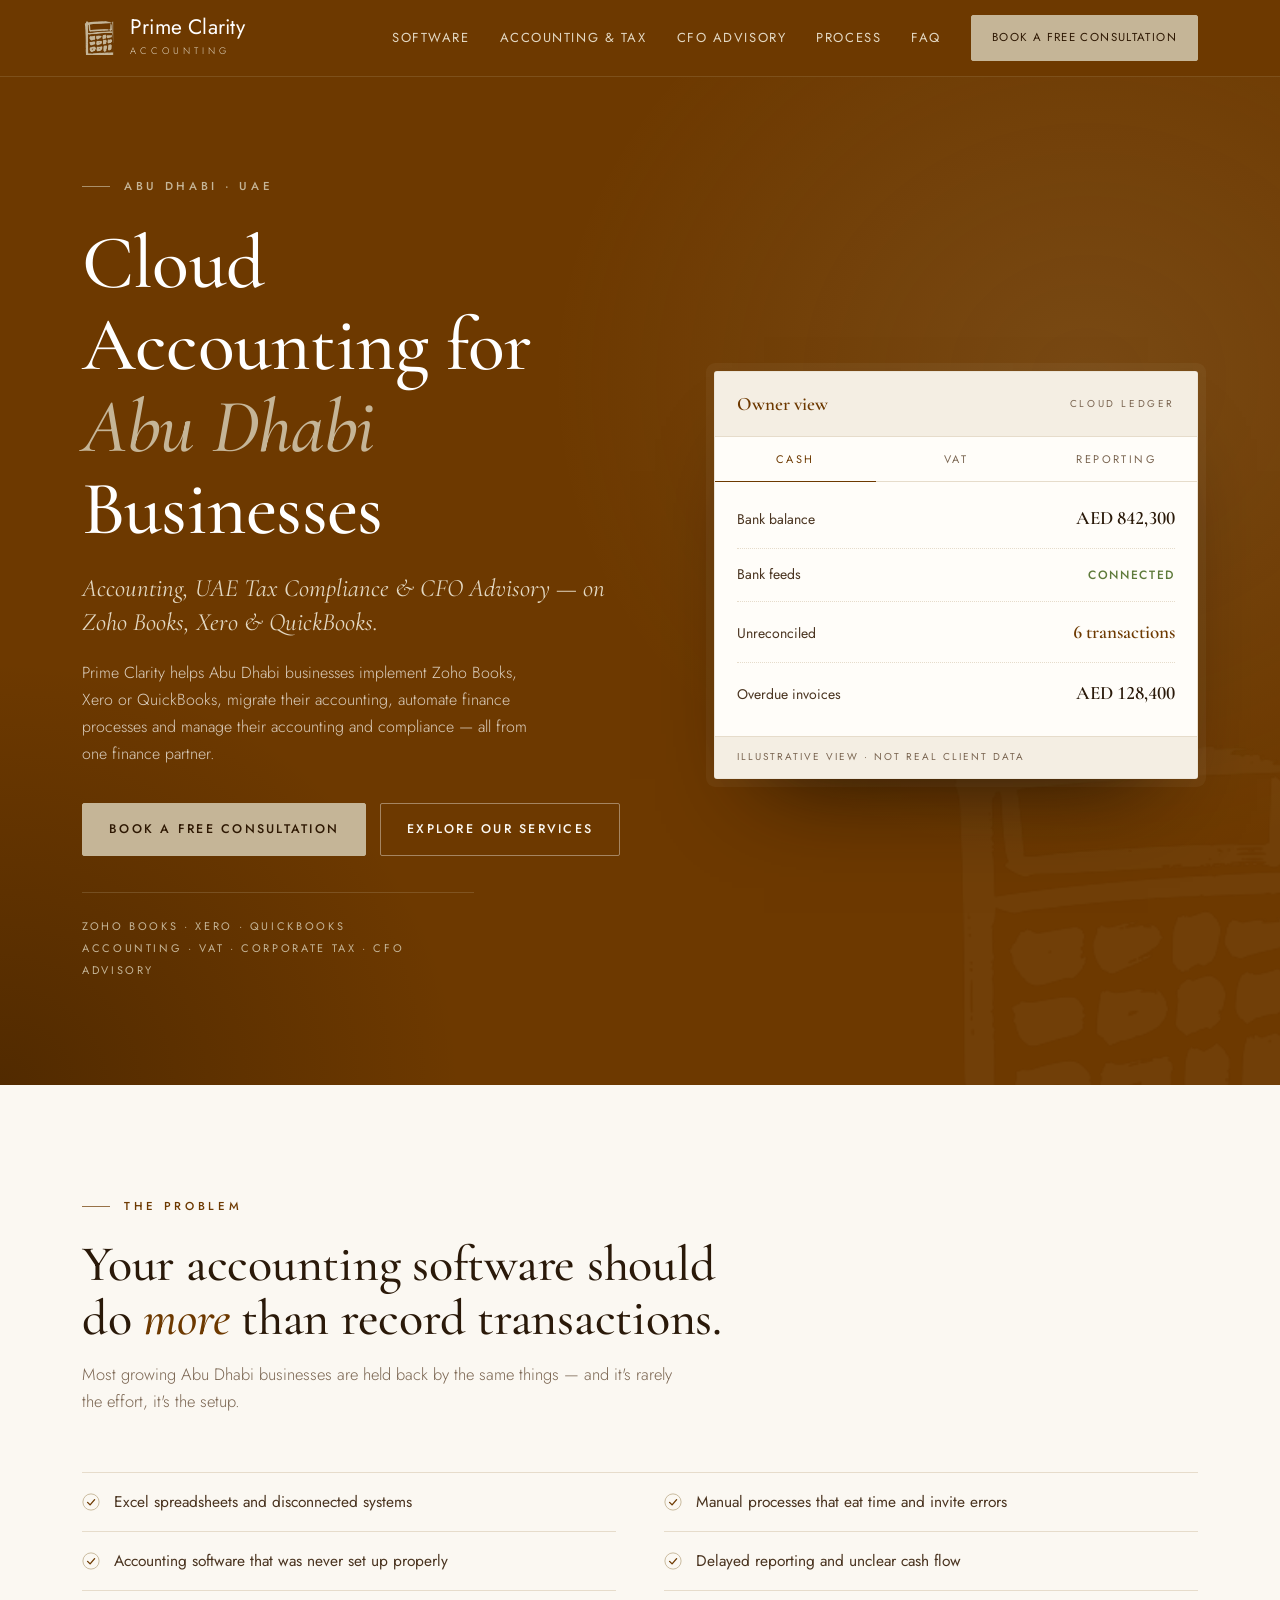
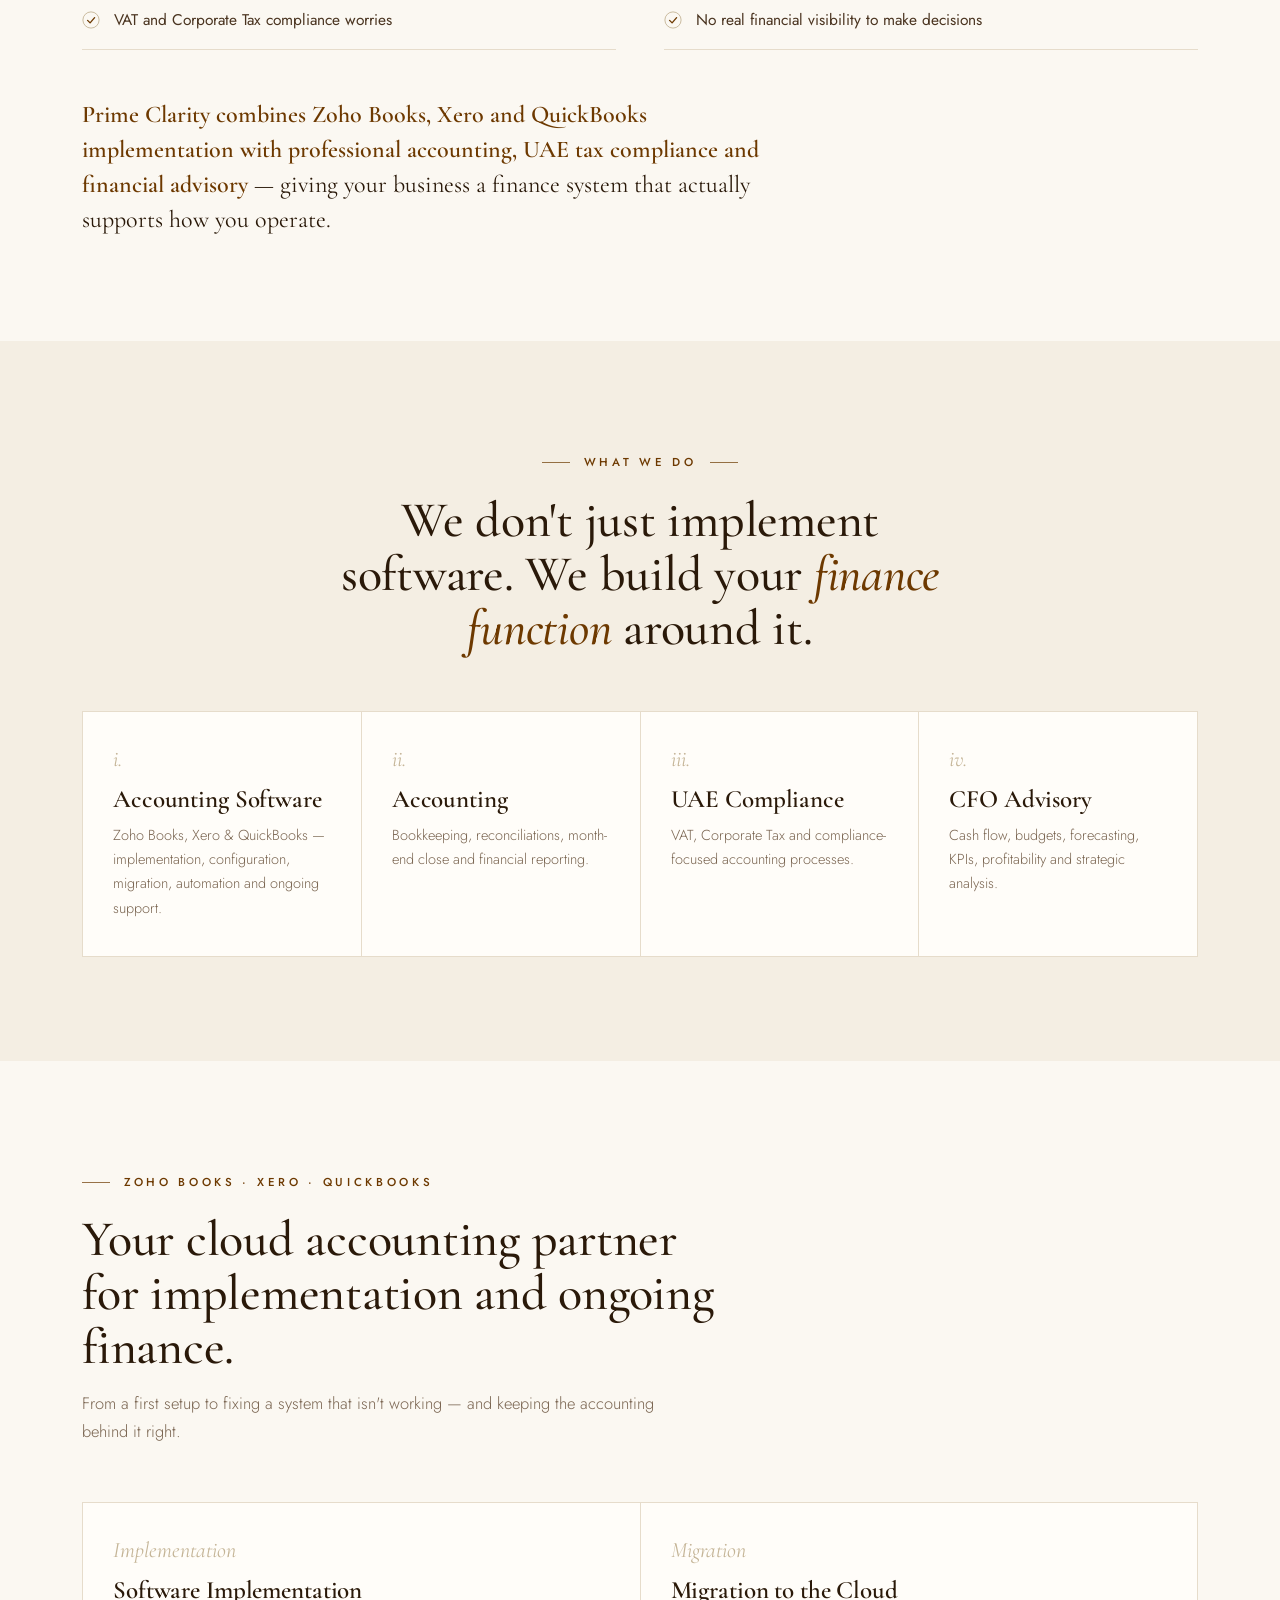
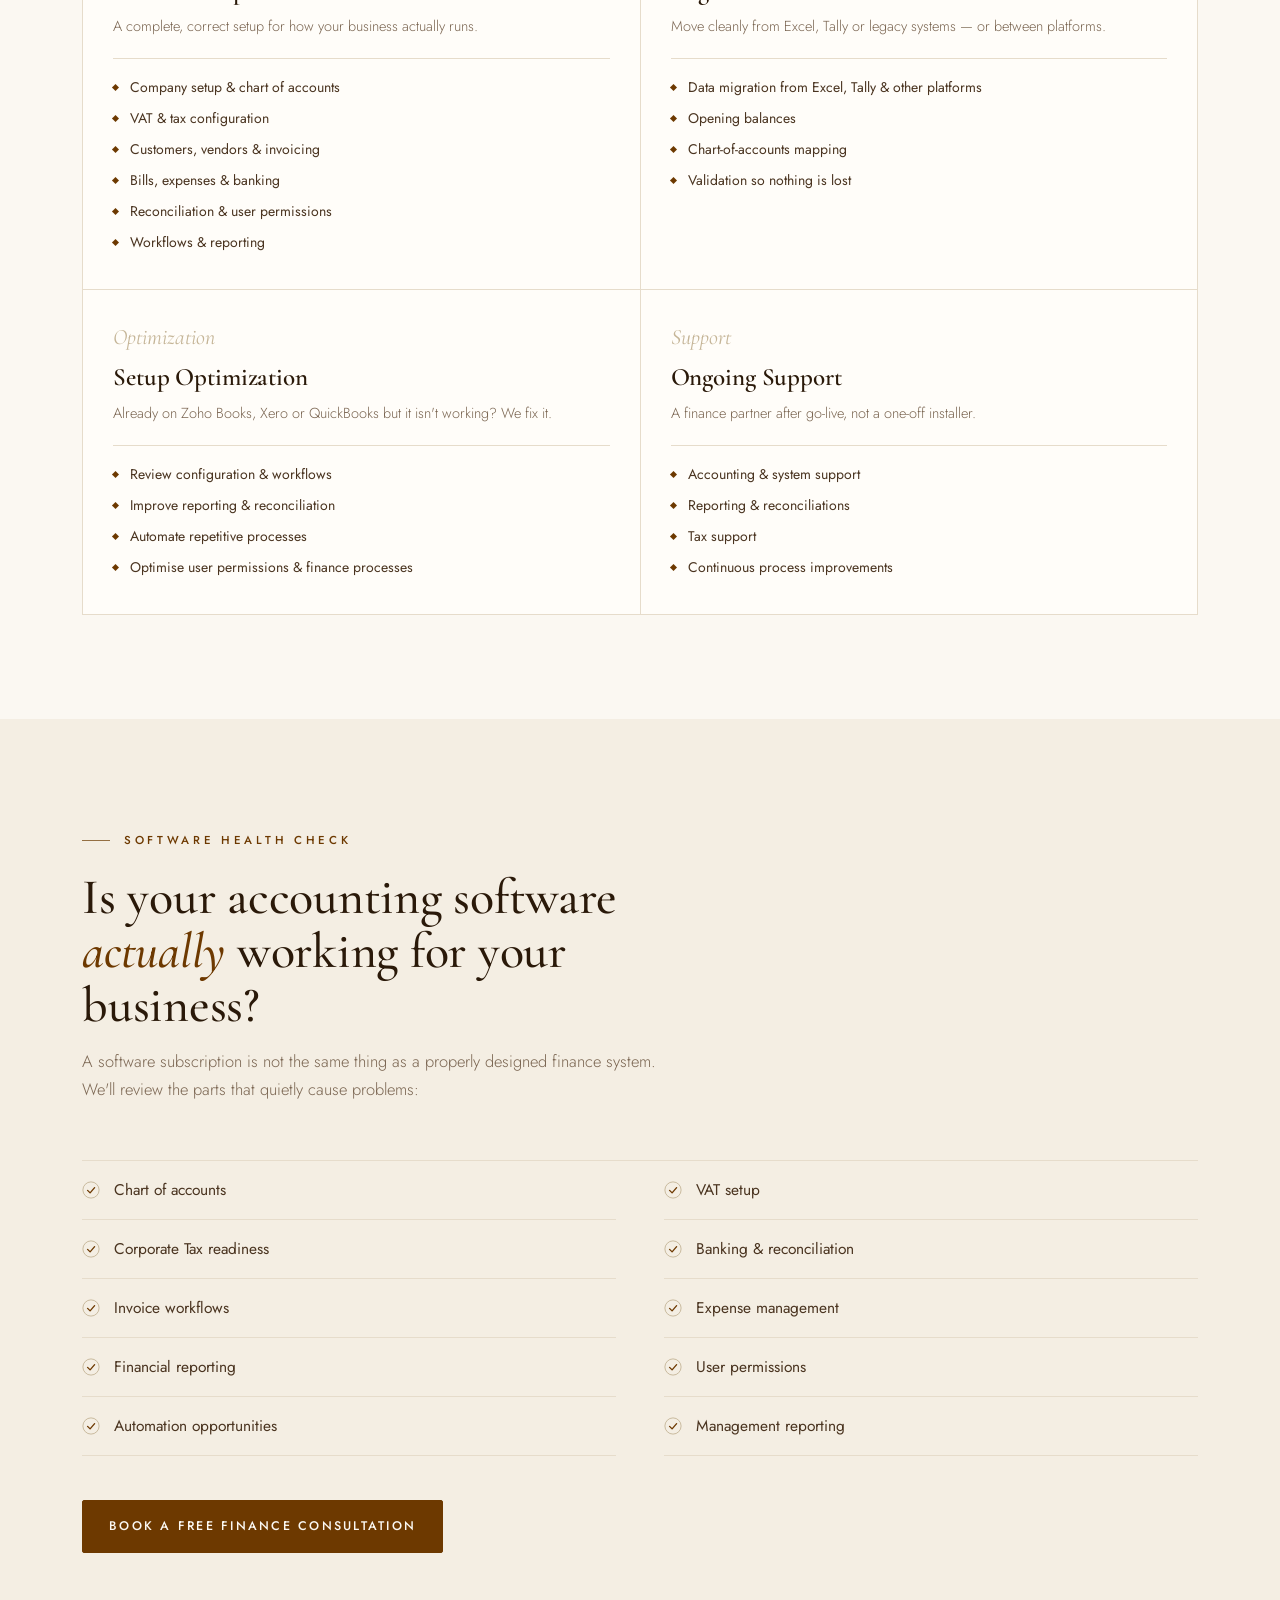
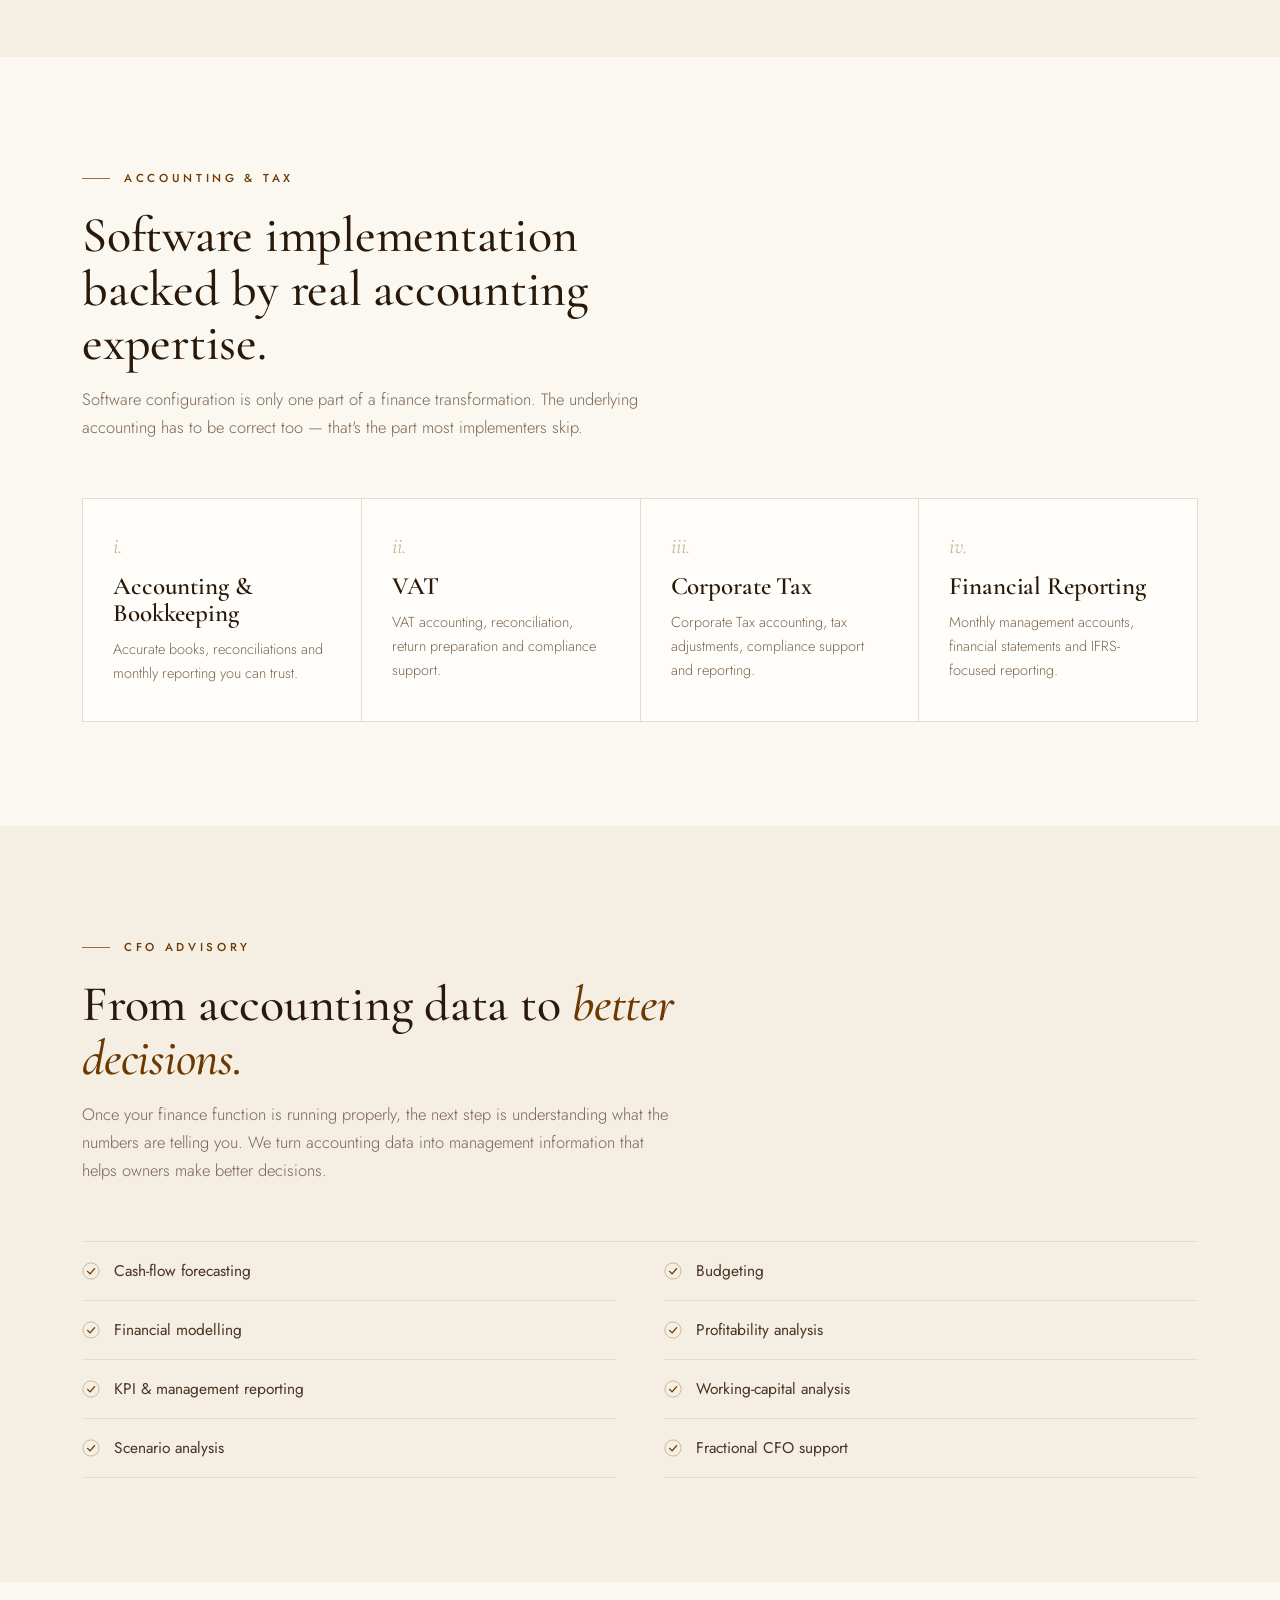
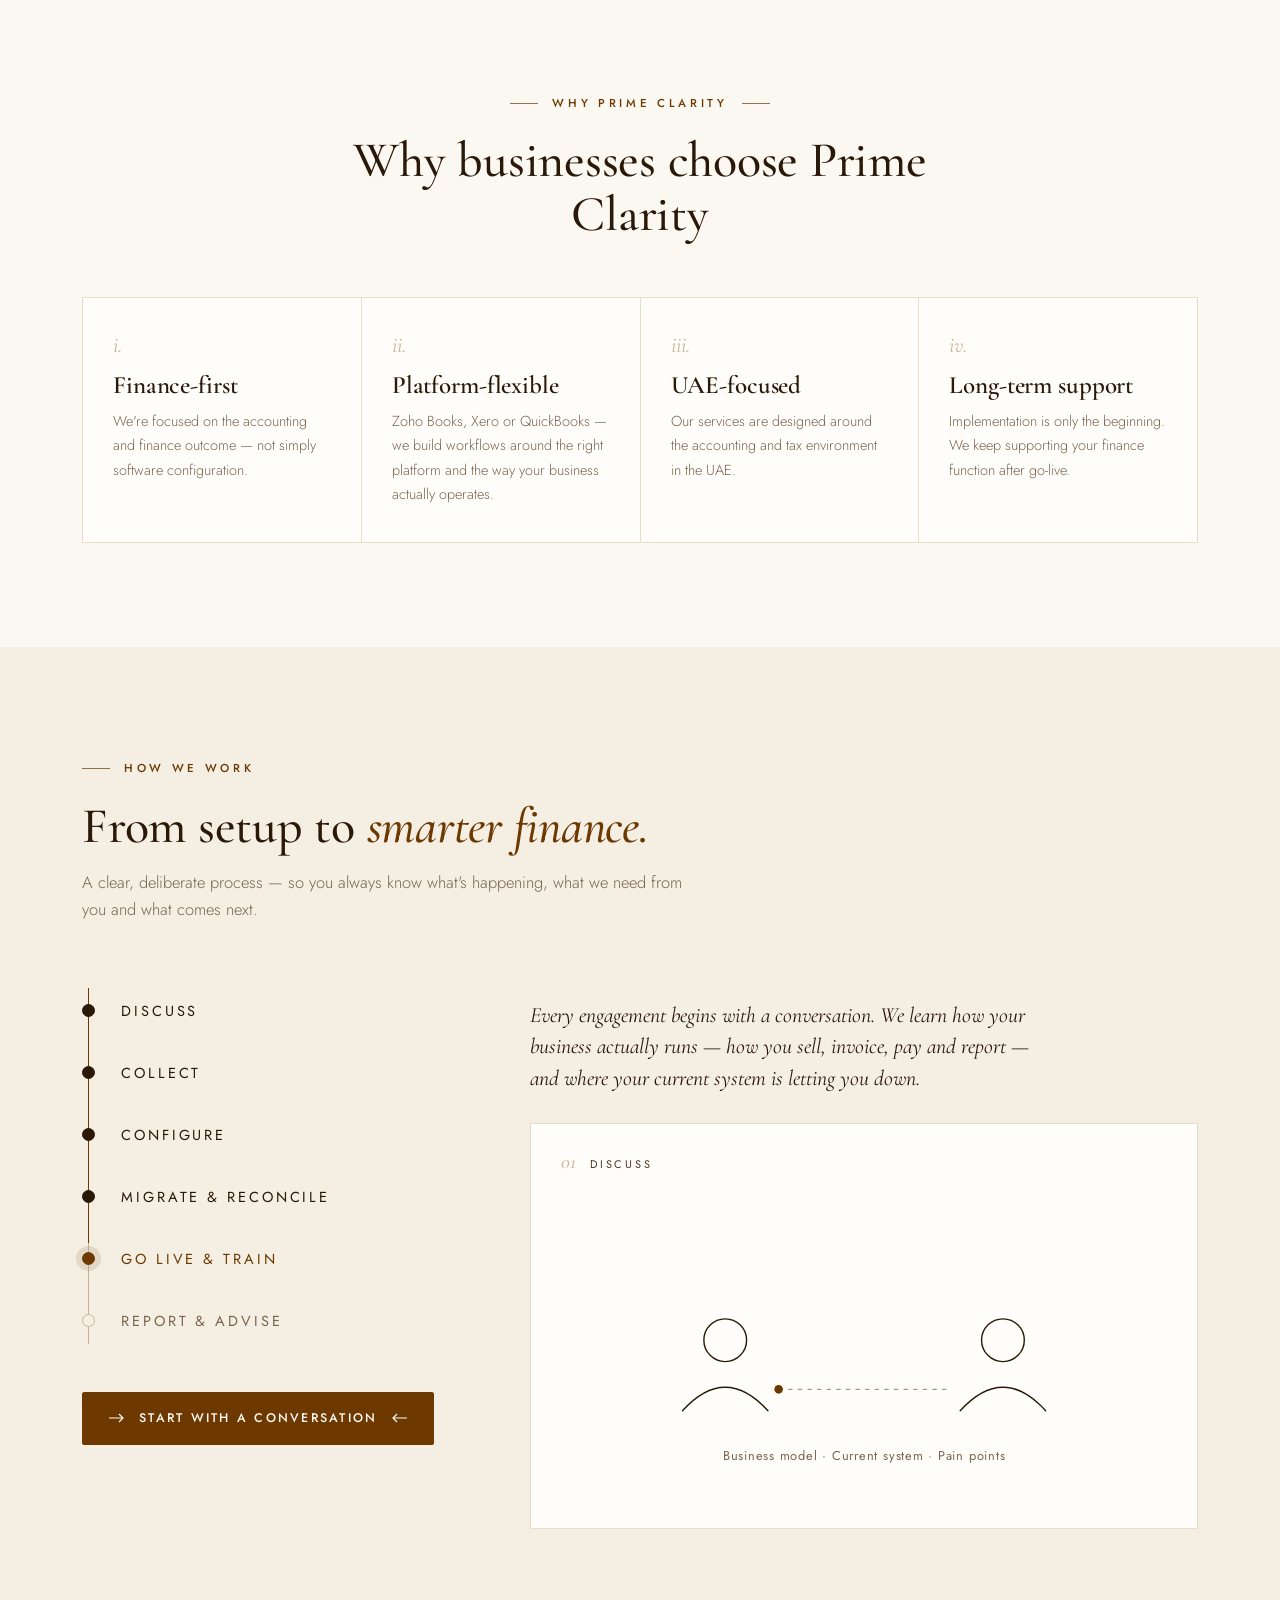
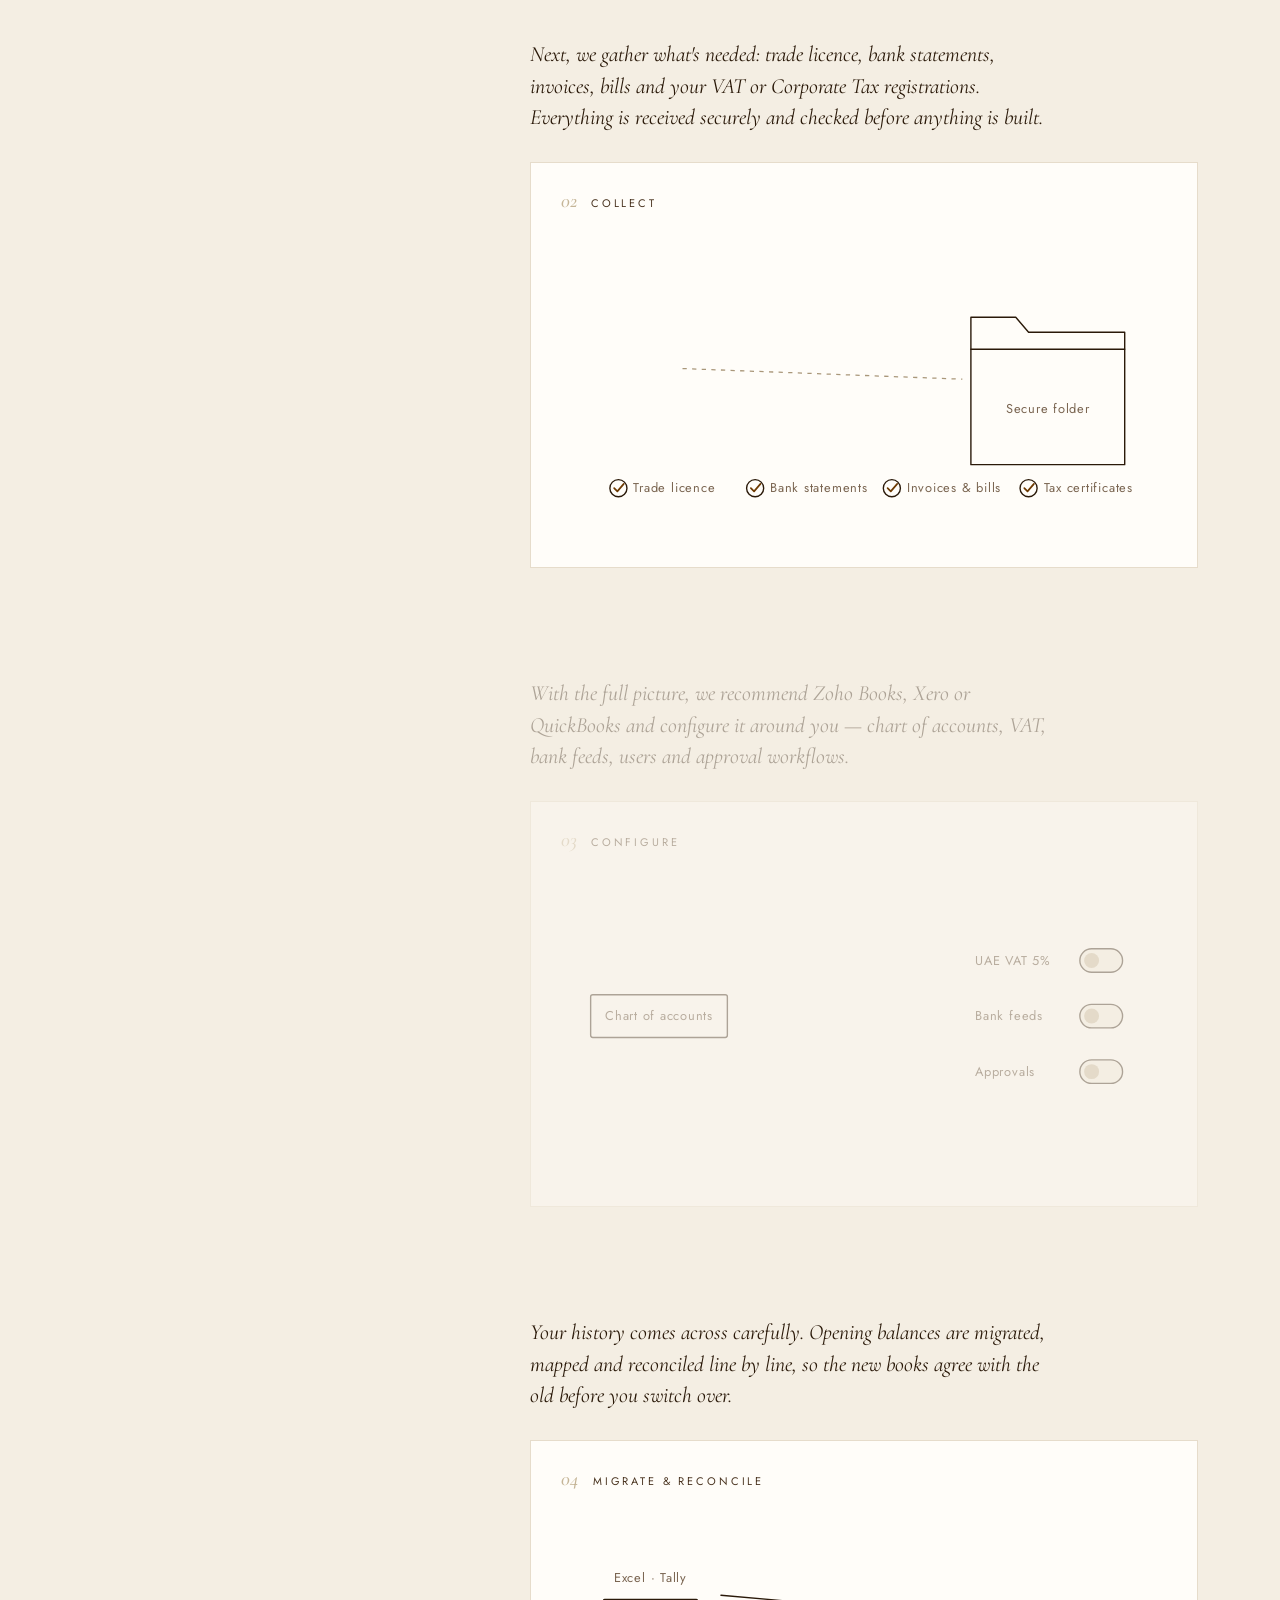
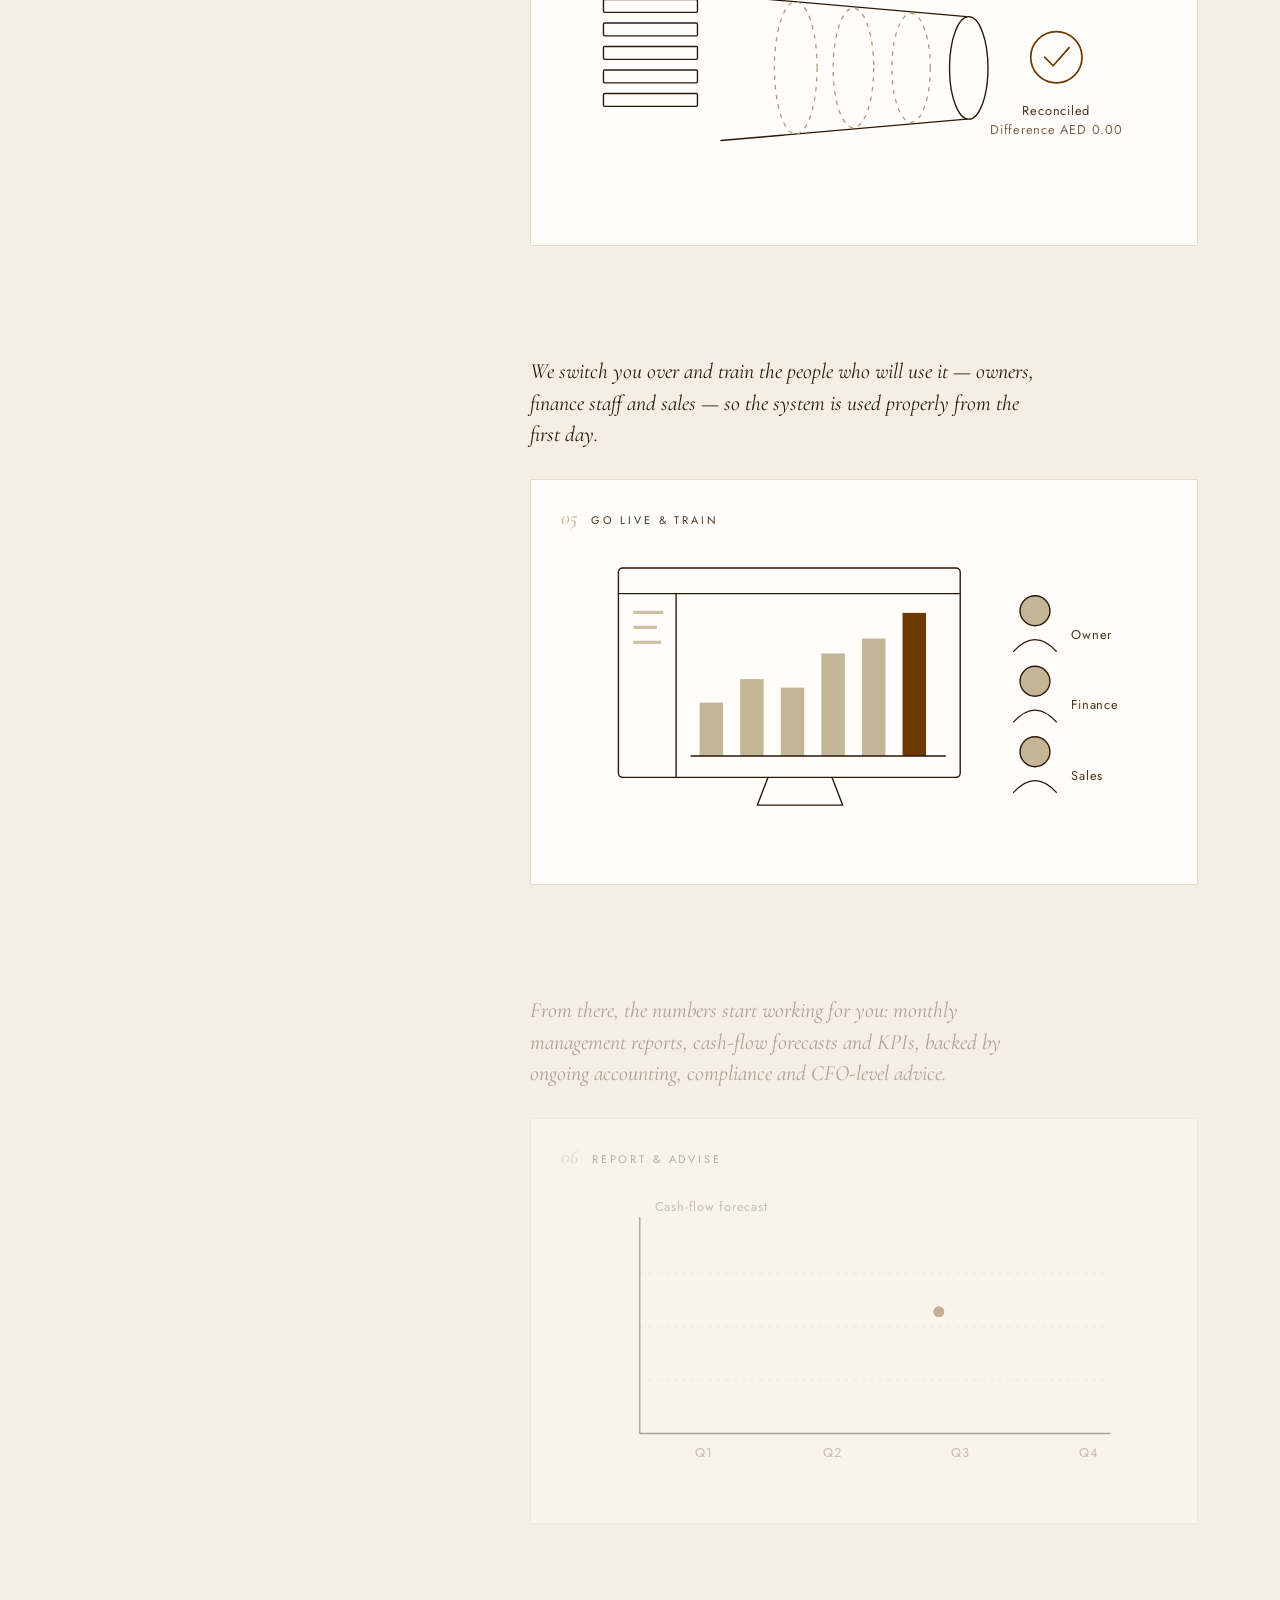
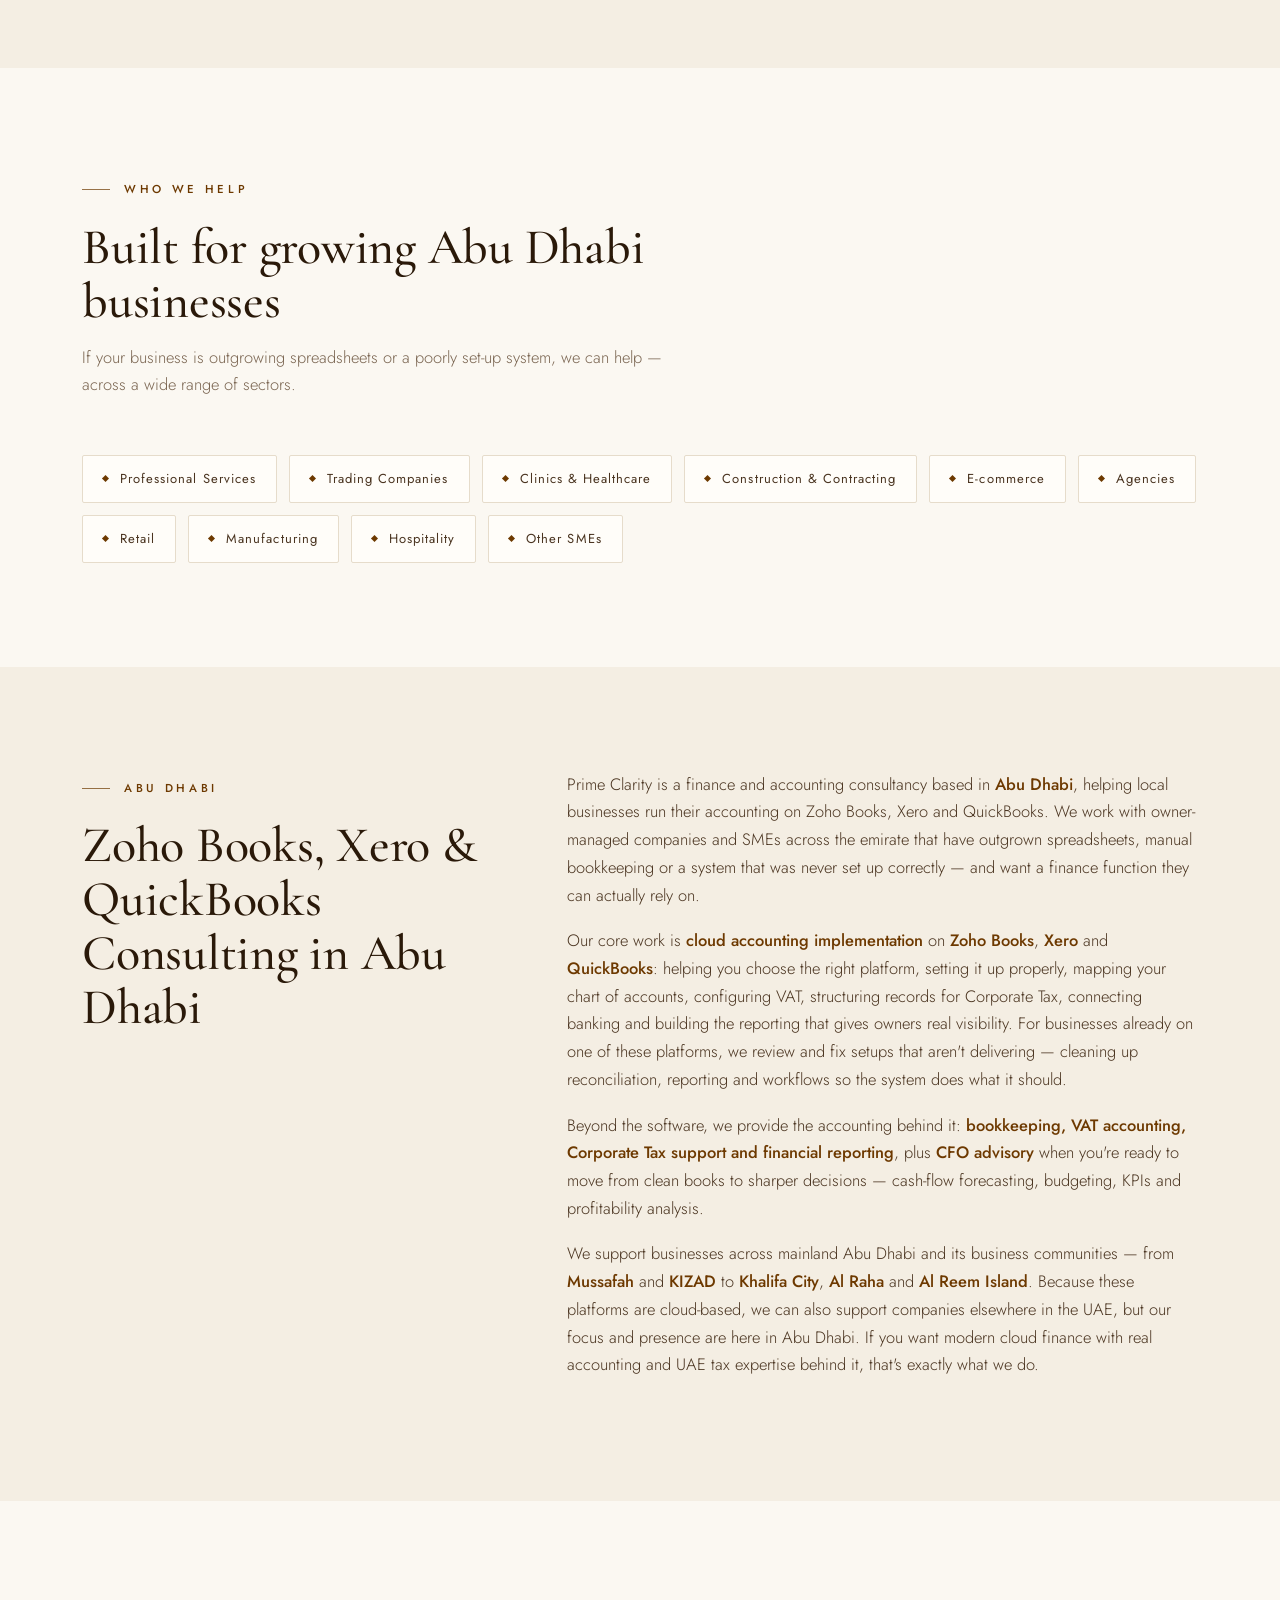
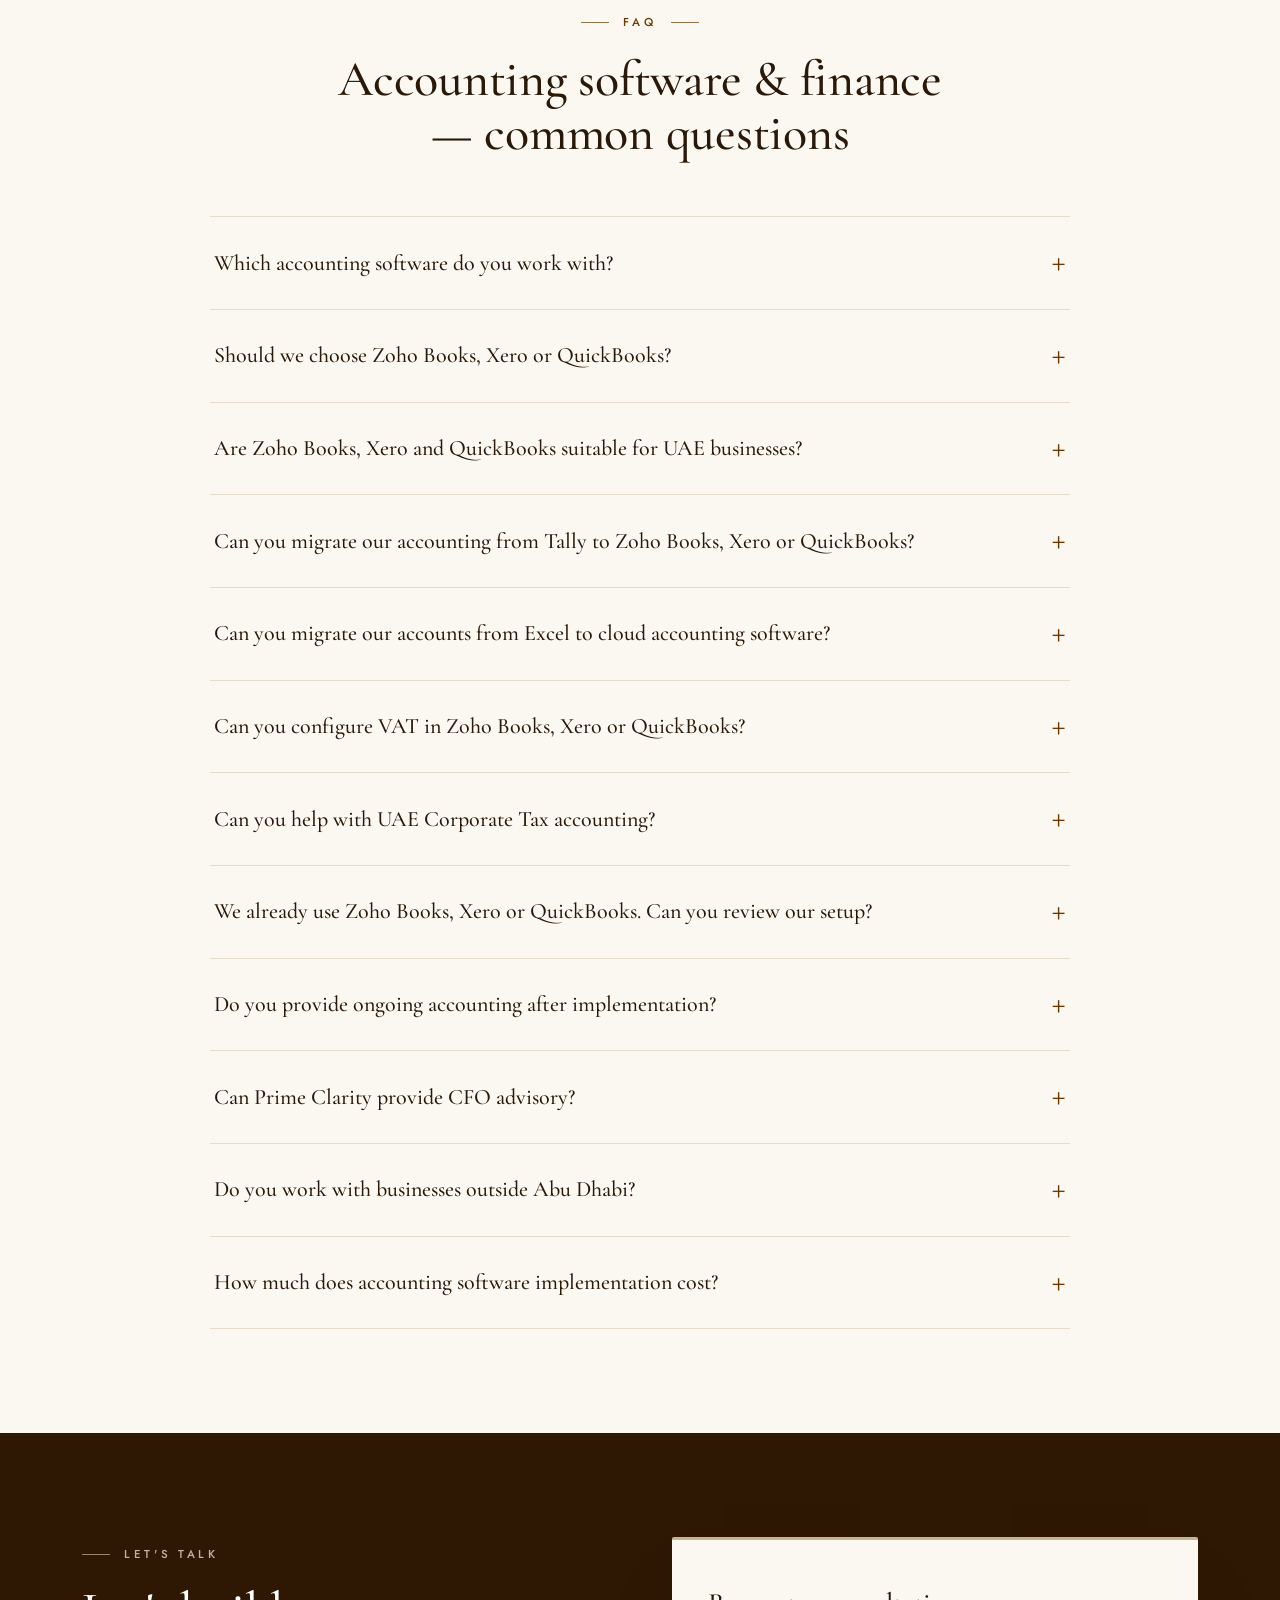
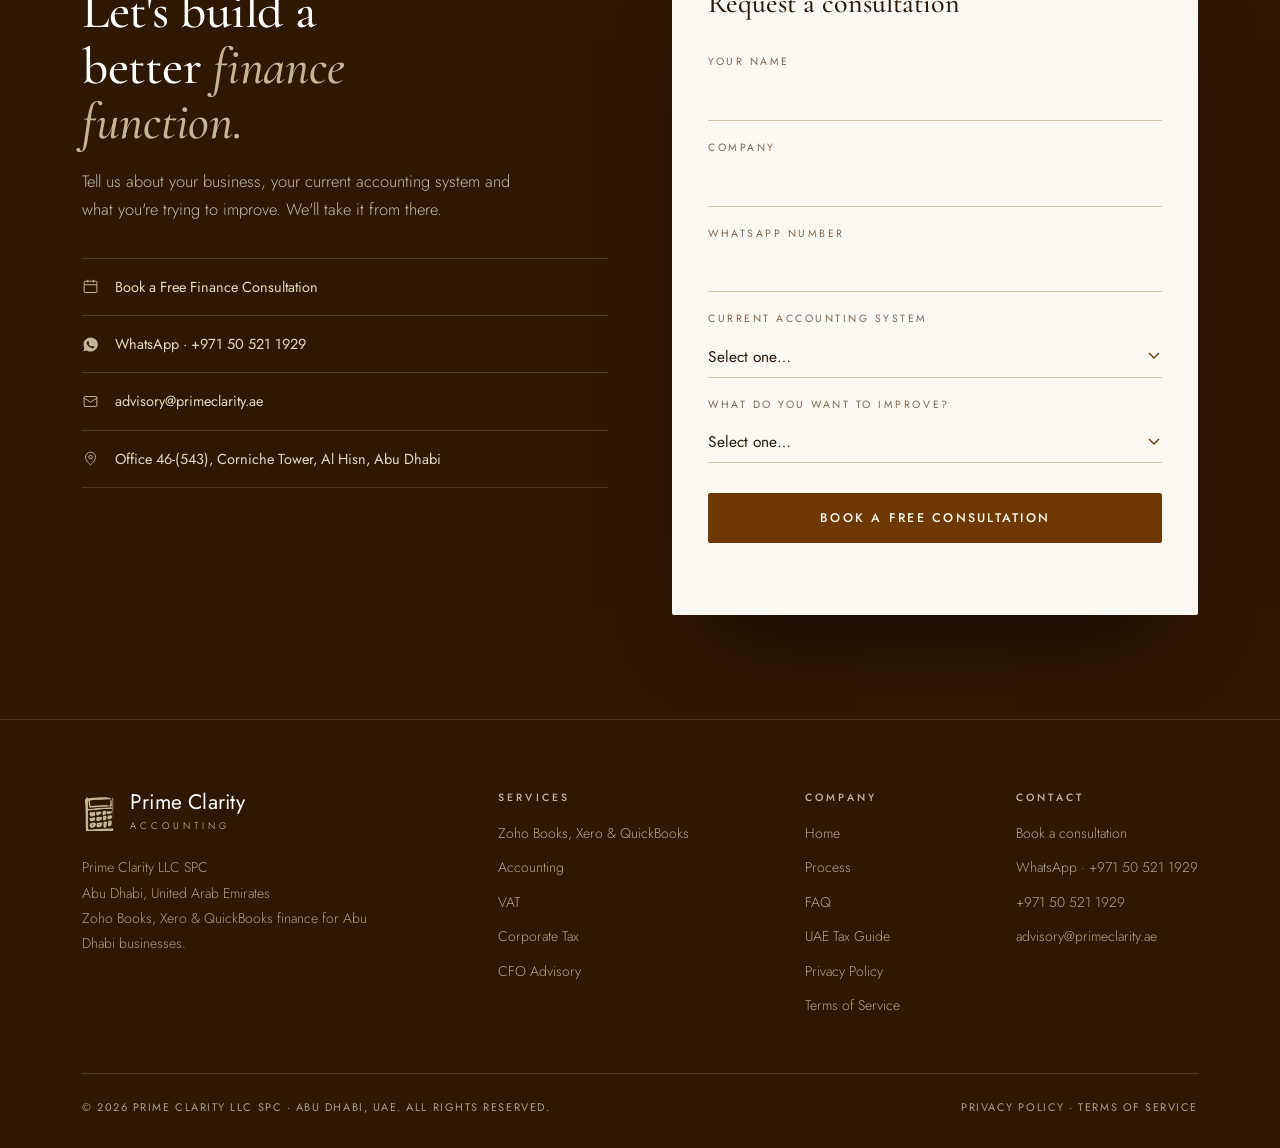
==== commit b34fa3b4: "Add files via upload" ====
--- a/index.html
+++ b/index.html
@@ -3,824 +3,567 @@
 <head>
 <meta charset="UTF-8">
 <meta name="viewport" content="width=device-width, initial-scale=1.0">
-<title>Prime Clarity — Accounting & CFO Advisory for UAE SMEs</title>
-<meta name="description" content="Prime Clarity is a UAE-licensed boutique accounting and CFO advisory firm in Abu Dhabi. Bookkeeping, VAT, corporate tax, IFRS reporting and fractional CFO support — run like a system.">
+<title>Zoho Books, Xero &amp; QuickBooks Consultant Abu Dhabi | Accounting &amp; CFO Advisory | Prime Clarity</title>
+<meta name="description" content="Zoho Books, Xero and QuickBooks implementation, accounting, UAE VAT, Corporate Tax and CFO advisory for Abu Dhabi businesses. Book a free consultation with Prime Clarity.">
+<link rel="canonical" href="https://primeclarity.ae/">
+<meta name="robots" content="index,follow">
+<meta name="theme-color" content="#6D3900">
+<link rel="icon" type="image/png" href="assets/favicon.png">
+<link rel="apple-touch-icon" href="assets/apple-touch-icon.png">
+<meta property="og:type" content="website">
+<meta property="og:title" content="Zoho Books, Xero &amp; QuickBooks Consultant Abu Dhabi | Prime Clarity">
+<meta property="og:description" content="Cloud accounting for Abu Dhabi businesses on Zoho Books, Xero and QuickBooks — implementation, accounting, VAT, Corporate Tax and CFO advisory.">
+<meta property="og:url" content="https://primeclarity.ae/">
+<meta property="og:site_name" content="Prime Clarity">
+<meta property="og:image" content="https://primeclarity.ae/assets/og.jpg">
+<meta name="twitter:card" content="summary_large_image">
+<meta name="twitter:title" content="Zoho Books, Xero &amp; QuickBooks Consultant Abu Dhabi | Prime Clarity">
+<meta name="twitter:description" content="Cloud accounting for Abu Dhabi businesses on Zoho Books, Xero and QuickBooks — implementation, accounting, VAT, Corporate Tax and CFO advisory.">
+<meta name="twitter:image" content="https://primeclarity.ae/assets/og.jpg">
 <link rel="preconnect" href="https://fonts.googleapis.com">
 <link rel="preconnect" href="https://fonts.gstatic.com" crossorigin>
-<link href="https://fonts.googleapis.com/css2?family=Bricolage+Grotesque:opsz,wght@12..96,400;12..96,500;12..96,600;12..96,700&family=IBM+Plex+Mono:wght@400;500&family=IBM+Plex+Sans:wght@400;500;600&display=swap" rel="stylesheet">
-<style>
-  :root{
-    --ink:#0C1E26;
-    --ink-2:#15333F;
-    --ink-3:#1d4250;
-    --paper:#FBF9F4;
-    --paper-2:#F2EEE4;
-    --line:#e3ddcf;
-    --line-ink:rgba(251,249,244,.14);
-    --muted:#5C6B6F;
-    --muted-ink:#9fb0b3;
-    --gold:#C99A3F;
-    --gold-2:#dcb463;
-    --maxw:1180px;
-    --display:"Bricolage Grotesque",system-ui,sans-serif;
-    --body:"IBM Plex Sans",system-ui,sans-serif;
-    --mono:"IBM Plex Mono",ui-monospace,monospace;
-  }
-  *{box-sizing:border-box;margin:0;padding:0}
-  html{scroll-behavior:smooth}
-  body{
-    font-family:var(--body);
-    background:var(--paper);
-    color:var(--ink);
-    line-height:1.6;
-    -webkit-font-smoothing:antialiased;
-    overflow-x:hidden;
-  }
-  a{color:inherit;text-decoration:none}
-  .wrap{max-width:var(--maxw);margin:0 auto;padding:0 28px}
-  .eyebrow{
-    font-family:var(--mono);
-    font-size:12px;
-    letter-spacing:.18em;
-    text-transform:uppercase;
-    color:var(--gold);
-    display:inline-flex;align-items:center;gap:10px;
-  }
-  .eyebrow::before{content:"";width:22px;height:1px;background:var(--gold);display:inline-block}
-  h1,h2,h3{font-family:var(--display);font-weight:600;line-height:1.04;letter-spacing:-.02em}
-
-  /* ---------- NAV ---------- */
-  header.nav{
-    position:sticky;top:0;z-index:50;
-    background:transparent;
-    transition:padding .5s cubic-bezier(.22,1,.36,1);
-    will-change:padding;
-  }
-  header.nav.scrolled{padding-top:12px}
-  .nav-inner{
-    display:flex;align-items:center;justify-content:space-between;
-    height:68px;position:relative;border-radius:0;background:transparent;
-    transition:height .5s cubic-bezier(.22,1,.36,1),background .4s ease,
-               box-shadow .5s ease,border-radius .5s ease;
-  }
-  .nav-inner>*{position:relative;z-index:1}
-  /* ---- iOS-style liquid glass on scroll ---- */
-  header.nav.scrolled .nav-inner{
-    height:58px;border-radius:20px;
-    background:rgba(13,32,40,.55);
-    -webkit-backdrop-filter:blur(18px) saturate(185%);
-    backdrop-filter:blur(18px) saturate(185%);
-    box-shadow:
-      0 10px 34px -12px rgba(0,0,0,.55),
-      inset 0 1px 0 rgba(255,255,255,.38),
-      inset 0 -1px 0 rgba(255,255,255,.06),
-      inset 0 0 0 1px rgba(255,255,255,.08);
-  }
-  header.nav.scrolled .nav-inner::before{
-    content:"";position:absolute;inset:0;border-radius:inherit;pointer-events:none;
-    background:linear-gradient(115deg,rgba(255,255,255,.22),rgba(255,255,255,0) 34%,
-               rgba(255,255,255,0) 64%,rgba(255,255,255,.12));
-    background-size:220% 100%;mix-blend-mode:screen;opacity:.85;
-    animation:sheen 8s ease-in-out infinite;
-  }
-  @keyframes sheen{0%,100%{background-position:0% 0}50%{background-position:100% 0}}
-  .brand{display:flex;align-items:center;gap:11px;color:var(--paper);font-family:var(--display);font-weight:600;font-size:18px;letter-spacing:-.01em}
-  .brand .mark{width:24px;height:24px;flex:none}
-  .nav-links{display:flex;align-items:center;gap:30px}
-  .nav-links a{color:var(--muted-ink);font-size:14.5px;transition:color .2s}
-  .nav-links a:hover{color:var(--paper)}
-  .btn{
-    font-family:var(--body);font-weight:600;font-size:14.5px;
-    padding:11px 20px;border-radius:2px;cursor:pointer;border:1px solid transparent;
-    display:inline-flex;align-items:center;gap:8px;transition:all .2s;white-space:nowrap;
-  }
-  .btn-gold{background:var(--gold);color:var(--ink)}
-  .btn-gold:hover{background:var(--gold-2)}
-  .btn-ghost{background:transparent;color:var(--paper);border-color:var(--line-ink)}
-  .btn-ghost:hover{border-color:var(--gold);color:var(--gold)}
-  .btn-dark{background:var(--ink);color:var(--paper)}
-  .btn-dark:hover{background:var(--ink-2)}
-  .nav-toggle{display:none;background:none;border:0;cursor:pointer;flex-direction:column;gap:5px;padding:8px}
-  .nav-toggle span{width:22px;height:2px;background:var(--paper);display:block;transition:.25s}
-
-  /* ---------- HERO ---------- */
-  .hero{background:var(--ink);color:var(--paper);position:relative;overflow:hidden}
-  .hero .wrap{position:relative;z-index:2;padding-top:96px;padding-bottom:104px}
-  .hero-grid{display:grid;grid-template-columns:1.15fr .85fr;gap:54px;align-items:center}
-  .hero h1{font-size:clamp(40px,6.2vw,74px);margin:22px 0 22px;max-width:14ch}
-  .hero h1 .accent{color:var(--gold)}
-  .hero p.lead{font-size:clamp(17px,1.4vw,19px);color:#cdd9da;max-width:50ch}
-  .hero-cta{display:flex;gap:14px;margin-top:34px;flex-wrap:wrap}
-  /* pulse panel */
-  .pulse-panel{
-    border:1px solid var(--line-ink);border-radius:4px;background:linear-gradient(180deg,rgba(255,255,255,.025),rgba(255,255,255,0));
-    padding:24px 22px 20px;
-  }
-  .pulse-head{display:flex;justify-content:space-between;align-items:baseline;margin-bottom:6px}
-  .pulse-head .t{font-family:var(--mono);font-size:11px;letter-spacing:.16em;text-transform:uppercase;color:var(--muted-ink)}
-  .pulse-head .v{font-family:var(--mono);font-size:12px;color:var(--gold)}
-  .pulse-svg{width:100%;height:108px;display:block}
-  .pulse-path{fill:none;stroke:var(--gold);stroke-width:2;stroke-linecap:round;stroke-linejoin:round;
-    stroke-dasharray:1400;stroke-dashoffset:1400;animation:draw 2.6s ease forwards .4s}
-  .pulse-base{fill:none;stroke:var(--line-ink);stroke-width:1}
-  @keyframes draw{to{stroke-dashoffset:0}}
-  .pulse-foot{display:grid;grid-template-columns:repeat(3,1fr);gap:8px;margin-top:14px;border-top:1px solid var(--line-ink);padding-top:14px}
-  .pulse-foot div{font-family:var(--mono);font-size:11px;color:var(--muted-ink)}
-  .pulse-foot strong{display:block;color:var(--paper);font-size:17px;font-weight:500;margin-top:3px}
-
-  /* ---------- TRUST STRIP (inside hero) ---------- */
-  .trust{display:flex;flex-wrap:wrap;gap:12px 34px;margin-top:54px;padding-top:26px;border-top:1px solid var(--line-ink)}
-  .trust span{font-family:var(--mono);font-size:12px;letter-spacing:.1em;text-transform:uppercase;color:var(--muted-ink);display:flex;align-items:center;gap:9px}
-  .trust span::before{content:"";width:5px;height:5px;background:var(--gold);border-radius:50%}
-
-  /* ---------- STACKING PANELS ---------- */
-  .panel{
-    position:sticky;top:0;min-height:100vh;min-height:100svh;
-    display:flex;align-items:center;
-    border-radius:26px 26px 0 0;overflow:hidden;
-    box-shadow:0 -22px 55px -30px rgba(0,0,0,.55);
-  }
-  .panel>.wrap{width:100%}
-  .panel.hero{border-radius:0;box-shadow:none}   /* first panel: no lip */
-  /* opaque backgrounds so each panel fully covers the one beneath */
-  #services,#pricing,#about{background:var(--paper)}
-  /* ---- VSL / watch ---- */
-  #watch{background:var(--ink-2)}
-  #watch .sec-head h2{color:var(--paper)}
-  #watch .sec-head p{color:var(--muted-ink)}
-  .video{position:relative;width:100%;max-width:920px;margin:0 auto;aspect-ratio:16/9;
-    border-radius:10px;overflow:hidden;border:1px solid var(--line-ink);
-    box-shadow:0 30px 70px -40px rgba(0,0,0,.7)}
-  .video iframe{position:absolute;inset:0;width:100%;height:100%;border:0}
-  .vsl-poster{position:absolute;inset:0;width:100%;height:100%;border:0;cursor:pointer;
-    display:flex;flex-direction:column;align-items:center;justify-content:center;gap:18px;
-    background:radial-gradient(120% 120% at 50% 35%,#1d4250 0%,#0c1e26 72%)}
-  .vsl-poster .play{width:74px;height:74px;border-radius:50%;background:var(--gold);
-    display:flex;align-items:center;justify-content:center;transition:transform .2s;
-    animation:pulsering 2.4s ease-out infinite}
-  .vsl-poster:hover .play{transform:scale(1.06)}
-  .vsl-poster .play svg{margin-left:4px}
-  .vsl-label{font-family:var(--mono);font-size:12px;letter-spacing:.14em;text-transform:uppercase;color:var(--muted-ink)}
-  @keyframes pulsering{0%{box-shadow:0 0 0 0 rgba(201,154,63,.45)}70%{box-shadow:0 0 0 22px rgba(201,154,63,0)}100%{box-shadow:0 0 0 0 rgba(201,154,63,0)}}
-
-  /* ---------- SECTIONS ---------- */
-  section{padding:96px 0}
-  .sec-head{max-width:62ch;margin-bottom:54px}
-  .sec-head h2{font-size:clamp(30px,3.6vw,46px);margin:18px 0 16px}
-  .sec-head p{color:var(--muted);font-size:17px;max-width:54ch}
-
-  /* services */
-  .svc-grid{display:grid;grid-template-columns:repeat(3,1fr);gap:1px;background:var(--line);border:1px solid var(--line)}
-  .svc{background:var(--paper);padding:34px 30px;transition:background .25s}
-  .svc:hover{background:#fff}
-  .svc .num{font-family:var(--mono);font-size:12px;color:var(--gold);letter-spacing:.1em}
-  .svc h3{font-size:21px;margin:16px 0 10px}
-  .svc p{color:var(--muted);font-size:15px}
-
-  /* approach / vital signs */
-  .approach{background:var(--ink);color:var(--paper)}
-  .approach .sec-head h2{color:var(--paper)}
-  .approach .sec-head p{color:var(--muted-ink)}
-  .vitals{display:grid;grid-template-columns:repeat(5,1fr);gap:0;border:1px solid var(--line-ink);border-radius:4px;overflow:hidden}
-  .vital{padding:30px 22px;border-right:1px solid var(--line-ink);position:relative}
-  .vital:last-child{border-right:0}
-  .vital .vnum{font-family:var(--mono);font-size:11px;color:var(--gold);letter-spacing:.12em}
-  .vital .tick{height:30px;margin:16px 0;display:flex;align-items:center}
-  .vital .tick svg{width:100%;height:24px}
-  .vital h3{font-size:18px;margin-bottom:8px}
-  .vital p{font-size:13.5px;color:var(--muted-ink);line-height:1.55}
-
-  /* pricing */
-  .price-grid{display:grid;grid-template-columns:repeat(3,1fr);gap:22px}
-  .tier{border:1px solid var(--line);background:#fff;border-radius:4px;padding:34px 30px;display:flex;flex-direction:column;position:relative}
-  .tier.featured{border-color:var(--ink);box-shadow:0 24px 60px -34px rgba(12,30,38,.5)}
-  .tier .badge{position:absolute;top:-11px;left:30px;background:var(--gold);color:var(--ink);font-family:var(--mono);font-size:10.5px;letter-spacing:.14em;text-transform:uppercase;padding:5px 11px;border-radius:2px;font-weight:500}
-  .tier .tname{font-family:var(--mono);font-size:12px;letter-spacing:.14em;text-transform:uppercase;color:var(--muted)}
-  .tier h3{font-size:27px;margin:6px 0 4px}
-  .tier .price{font-family:var(--mono);font-size:15px;color:var(--ink);margin-bottom:4px}
-  .tier .price b{font-size:30px;font-weight:500}
-  .tier .pfor{color:var(--muted);font-size:14px;min-height:42px;margin:18px 0 22px;border-bottom:1px solid var(--line);padding-bottom:20px}
-  .tier ul{list-style:none;display:flex;flex-direction:column;gap:11px;margin-bottom:28px;flex:1}
-  .tier li{font-size:14.5px;color:var(--ink-2);display:flex;gap:11px;align-items:flex-start}
-  .tier li svg{flex:none;margin-top:4px}
-  .tier .btn{width:100%;justify-content:center}
-
-  /* rakam */
-  .rakam{background:var(--ink-2);color:var(--paper);border-top:1px solid var(--line-ink)}
-  .rakam-grid{display:grid;grid-template-columns:1fr 1fr;gap:56px;align-items:center}
-  .rakam .tag{font-family:var(--mono);font-size:11px;letter-spacing:.18em;text-transform:uppercase;color:var(--gold);border:1px solid var(--line-ink);padding:6px 12px;border-radius:2px;display:inline-block}
-  .rakam h2{font-size:clamp(28px,3.4vw,42px);margin:20px 0 16px}
-  .rakam p{color:#cdd9da;font-size:16.5px;max-width:46ch}
-  .rakam .feat{display:flex;gap:18px;margin-top:26px;flex-wrap:wrap}
-  .rakam .feat div{font-family:var(--mono);font-size:13px;color:var(--muted-ink)}
-  .rakam .feat strong{display:block;color:var(--paper);font-size:24px;font-weight:500;font-family:var(--display)}
-  .dash{border:1px solid var(--line-ink);border-radius:6px;background:linear-gradient(180deg,rgba(255,255,255,.03),rgba(255,255,255,0));padding:22px}
-  .dash-row{display:flex;justify-content:space-between;align-items:center;padding:13px 0;border-bottom:1px solid var(--line-ink)}
-  .dash-row:last-child{border-bottom:0}
-  .dash-row .l{font-size:13.5px;color:var(--muted-ink)}
-  .dash-row .r{font-family:var(--mono);font-size:15px;color:var(--paper)}
-  .dash-row .r.up{color:#5fcf9e}
-  .dash-bar{height:6px;background:var(--line-ink);border-radius:3px;margin-top:18px;overflow:hidden}
-  .dash-bar i{display:block;height:100%;width:72%;background:var(--gold);border-radius:3px}
-
-  /* about */
-  .about-grid{display:grid;grid-template-columns:.9fr 1.1fr;gap:56px;align-items:center}
-  .about .quote{font-family:var(--display);font-size:clamp(22px,2.6vw,30px);line-height:1.3;letter-spacing:-.01em}
-  .about .quote span{color:var(--gold)}
-  .about .who{margin-top:26px;font-family:var(--mono);font-size:13px;color:var(--muted);letter-spacing:.04em}
-  .about-stats{display:grid;grid-template-columns:1fr 1fr;gap:1px;background:var(--line);border:1px solid var(--line)}
-  .about-stats div{background:var(--paper);padding:26px 24px}
-  .about-stats .n{font-family:var(--display);font-size:34px;color:var(--ink)}
-  .about-stats .k{font-family:var(--mono);font-size:12px;color:var(--muted);letter-spacing:.06em;text-transform:uppercase;margin-top:4px}
-
-  /* cta */
-  .cta-final{background:var(--ink);color:var(--paper);text-align:center}
-  .cta-final h2{font-size:clamp(32px,4.4vw,56px);max-width:18ch;margin:0 auto 20px}
-  .cta-final p{color:var(--muted-ink);font-size:18px;max-width:48ch;margin:0 auto 36px}
-  .cta-final .hero-cta{justify-content:center}
-  /* ---- contact form ---- */
-  #contact{text-align:left}
-  .contact-grid{display:grid;grid-template-columns:1.05fr .95fr;gap:56px;align-items:center;width:100%}
-  #contact .contact-intro h2{font-size:clamp(30px,3.6vw,46px);max-width:14ch;margin:16px 0 16px;color:var(--paper)}
-  #contact .contact-intro>p{color:var(--muted-ink);font-size:17px;max-width:42ch;margin:0 auto 30px 0}
-  .contact-methods{display:flex;flex-direction:column;gap:15px}
-  .cm{display:flex;align-items:flex-start;gap:12px;color:#cdd9da;font-size:14px;font-family:var(--mono);line-height:1.5}
-  .cm svg{flex:none;margin-top:1px;color:var(--gold)}
-  a.cm{transition:color .2s}
-  a.cm:hover{color:var(--paper)}
-  .contact-form{background:var(--paper);border-radius:8px;padding:30px 28px;box-shadow:0 34px 80px -44px rgba(0,0,0,.75)}
-  .field{margin-bottom:16px}
-  .field label{display:block;font-family:var(--mono);font-size:11px;letter-spacing:.12em;text-transform:uppercase;color:var(--muted);margin-bottom:7px}
-  .field input,.field textarea{width:100%;font-family:var(--body);font-size:15px;color:var(--ink);background:#fff;border:1px solid var(--line);border-radius:4px;padding:11px 13px;transition:border-color .2s,box-shadow .2s}
-  .field input:focus,.field textarea:focus{outline:none;border-color:var(--gold);box-shadow:0 0 0 3px rgba(201,154,63,.15)}
-  .field textarea{resize:vertical;min-height:96px}
-  .contact-form .btn{width:100%;justify-content:center;margin-top:4px}
-  .contact-form .btn:disabled{opacity:.6;cursor:wait}
-  .hp{position:absolute!important;left:-9999px;width:1px;height:1px;opacity:0;pointer-events:none}
-  .form-note{font-size:13.5px;margin:14px 0 0;min-height:18px;color:var(--muted)}
-  .form-note.ok{color:#1f7a52}
-  .form-note.err{color:#b23b2e}
-
-  /* footer */
-  footer{background:var(--ink-2);color:var(--muted-ink);padding:54px 0 30px;border-top:1px solid var(--line-ink);position:relative;z-index:2}
-  .foot-grid{display:flex;justify-content:space-between;gap:40px;flex-wrap:wrap;margin-bottom:40px}
-  .foot-grid .brand{color:var(--paper)}
-  .foot-col h4{font-family:var(--mono);font-size:11px;letter-spacing:.14em;text-transform:uppercase;color:var(--muted-ink);margin-bottom:14px;font-weight:400}
-  .foot-col a{display:block;color:#bfcccf;font-size:14.5px;margin-bottom:9px;transition:color .2s}
-  .foot-col a:hover{color:var(--gold)}
-  .foot-bottom{border-top:1px solid var(--line-ink);padding-top:24px;display:flex;justify-content:space-between;gap:16px;flex-wrap:wrap;font-size:13px;font-family:var(--mono)}
-  .foot-bottom a{color:var(--muted-ink);transition:color .2s}
-  .foot-bottom a:hover{color:var(--gold)}
-
-  /* reveal */
-  .reveal{opacity:0;transform:translateY(12px);transition:opacity .5s ease,transform .5s ease}
-  .reveal.in{opacity:1;transform:none}
-
-  /* responsive */
-  @media(max-width:900px){
-    .nav-links{
-      position:fixed;inset:68px 0 auto 0;background:var(--ink);flex-direction:column;
-      align-items:flex-start;gap:0;padding:8px 28px 24px;border-bottom:1px solid var(--line-ink);
-      transform:translateY(-120%);transition:transform .3s;
-    }
-    .nav-links.open{transform:none}
-    .nav-links a{padding:14px 0;width:100%;border-bottom:1px solid var(--line-ink)}
-    .nav-links .btn{margin-top:16px}
-    .nav-toggle{display:flex}
-    .hero-grid,.rakam-grid,.about-grid{grid-template-columns:1fr;gap:40px}
-    .contact-grid{grid-template-columns:1fr;gap:36px}
-    .svc-grid{grid-template-columns:1fr}
-    .vitals{grid-template-columns:1fr 1fr}
-    .vital{border-right:1px solid var(--line-ink);border-bottom:1px solid var(--line-ink)}
-    .price-grid{grid-template-columns:1fr}
-    section{padding:72px 0}
-  }
-  @media(max-width:520px){
-    .vitals{grid-template-columns:1fr}
-    .pulse-foot{grid-template-columns:1fr 1fr}
-    .about-stats{grid-template-columns:1fr}
-  }
-  @media(prefers-reduced-motion:reduce){
-    *{animation:none!important;transition:none!important;scroll-behavior:auto!important}
-    .reveal{opacity:1;transform:none}
-    .pulse-path{stroke-dashoffset:0}
-  }
-  :focus-visible{outline:2px solid var(--gold);outline-offset:3px}
-</style>
+<link href="https://fonts.googleapis.com/css2?family=Cormorant+Garamond:ital,wght@0,400;0,500;0,600;1,400;1,500&amp;family=Jost:wght@300;400;500&amp;display=swap" rel="stylesheet">
+<link rel="stylesheet" href="styles.css">
 <link href="https://assets.calendly.com/assets/external/widget.css" rel="stylesheet">
 <script src="https://assets.calendly.com/assets/external/widget.js" async></script>
+<script type="application/ld+json">
+{"@context":"https://schema.org","@type":"AccountingService","name":"Prime Clarity","legalName":"Prime Clarity LLC SPC","url":"https://primeclarity.ae/","logo":"https://primeclarity.ae/assets/logo.png","email":"advisory@primeclarity.ae","telephone":"+971505211929","image":"https://primeclarity.ae/assets/og.jpg","priceRange":"$$","description":"Zoho Books, Xero and QuickBooks implementation, accounting, UAE VAT and Corporate Tax compliance, and CFO advisory for Abu Dhabi businesses.","address":{"@type":"PostalAddress","streetAddress":"Office 46-(543), Corniche Tower, Al Hisn","addressLocality":"Abu Dhabi","addressCountry":"AE"},"areaServed":[{"@type":"City","name":"Abu Dhabi"},{"@type":"Country","name":"United Arab Emirates"}],"knowsAbout":["Zoho Books","Xero","QuickBooks","Accounting","Bookkeeping","UAE VAT","UAE Corporate Tax","Financial reporting","CFO advisory"]}
+</script>
+<script type="application/ld+json">
+{"@context":"https://schema.org","@type":"FAQPage","mainEntity":[
+{"@type":"Question","name":"Which accounting software do you work with?","acceptedAnswer":{"@type":"Answer","text":"We work with Zoho Books, Xero and QuickBooks — cloud accounting platforms that handle invoicing, expenses, banking, VAT and reporting. Prime Clarity implements and configures your chosen platform correctly for how your business runs, then keeps the accounting behind it accurate."}},
+{"@type":"Question","name":"Should we choose Zoho Books, Xero or QuickBooks?","acceptedAnswer":{"@type":"Answer","text":"It depends on your size, industry, how you invoice, the integrations you need and who uses the system. We walk you through the trade-offs in a free consultation and recommend the platform that fits — we are not tied to any one of them."}},
+{"@type":"Question","name":"Are Zoho Books, Xero and QuickBooks suitable for UAE businesses?","acceptedAnswer":{"@type":"Answer","text":"Yes. Each can be configured for UAE VAT and set up to keep clean records for Corporate Tax. We configure the tax settings, chart of accounts and reporting so it fits UAE requirements."}},
+{"@type":"Question","name":"Can you migrate our accounting from Tally to Zoho Books, Xero or QuickBooks?","acceptedAnswer":{"@type":"Answer","text":"Yes. We handle migration from Tally, including chart-of-accounts mapping, opening balances and validation, so your history carries over cleanly."}},
+{"@type":"Question","name":"Can you migrate our accounts from Excel to cloud accounting software?","acceptedAnswer":{"@type":"Answer","text":"Yes. Moving from Excel or manual bookkeeping to Zoho Books, Xero or QuickBooks is one of the most common projects we do for Abu Dhabi SMEs."}},
+{"@type":"Question","name":"Can you configure VAT in Zoho Books, Xero or QuickBooks?","acceptedAnswer":{"@type":"Answer","text":"Yes. We set up VAT correctly in your accounting software and support accurate return preparation and reconciliation."}},
+{"@type":"Question","name":"Can you help with UAE Corporate Tax accounting?","acceptedAnswer":{"@type":"Answer","text":"Yes. We provide Corporate Tax accounting support — keeping records structured for Corporate Tax and assisting with computations and compliance."}},
+{"@type":"Question","name":"We already use Zoho Books, Xero or QuickBooks. Can you review our setup?","acceptedAnswer":{"@type":"Answer","text":"Yes. We run a health check across your chart of accounts, VAT setup, reconciliation, workflows and reporting, and fix what isn't working."}},
+{"@type":"Question","name":"Do you provide ongoing accounting after implementation?","acceptedAnswer":{"@type":"Answer","text":"Yes. Implementation is the start. We can continue as your accounting and finance partner — bookkeeping, reconciliations, reporting, tax support and CFO advisory."}},
+{"@type":"Question","name":"Can Prime Clarity provide CFO advisory?","acceptedAnswer":{"@type":"Answer","text":"Yes. Once your finance function runs properly, we provide CFO-level support — cash-flow forecasting, budgeting, KPIs, profitability and management reporting."}},
+{"@type":"Question","name":"Do you work with businesses outside Abu Dhabi?","acceptedAnswer":{"@type":"Answer","text":"Our focus is Abu Dhabi, but because Zoho Books, Xero and QuickBooks are cloud-based, so we can support businesses elsewhere in the UAE too."}},
+{"@type":"Question","name":"How much does accounting software implementation cost?","acceptedAnswer":{"@type":"Answer","text":"It depends on your size, transaction volume and how much migration and accounting support you need. Book a free consultation and we'll scope it with you."}}
+]}
+</script>
 </head>
 <body>
 
 <!-- NAV -->
 <header class="nav">
   <div class="wrap nav-inner">
-    <a class="brand" href="#top" aria-label="Prime Clarity home">
-      <svg class="mark" viewBox="0 0 24 24" fill="none" aria-hidden="true">
-        <rect x="1" y="1" width="22" height="22" rx="3" stroke="#C99A3F" stroke-width="1.5"/>
-        <path d="M4 14 L8 14 L10 8 L13 18 L15 11 L20 11" stroke="#C99A3F" stroke-width="1.6" stroke-linecap="round" stroke-linejoin="round" fill="none"/>
-      </svg>
-      Prime&nbsp;Clarity
+    <a class="brand" href="#top" aria-label="Prime Clarity — Zoho Books, Xero and QuickBooks consultant Abu Dhabi">
+      <img class="mark" src="assets/mark-sand.png" alt="" width="34" height="34">
+      <span><b>Prime Clarity</b><small>Accounting</small></span>
     </a>
     <nav class="nav-links" id="navLinks">
-      <a href="#watch">Watch</a>
-      <a href="#services">Services</a>
-      <a href="#approach">Approach</a>
-      <a href="#pricing">Pricing</a>
-      <a href="#rakam">Rakam</a>
-      <a href="guide.html">Guide</a>
-      <a href="#about">About</a>
-      <a class="btn btn-gold book-call" href="https://calendly.com/primeclarityconsulting/30min" target="_blank" rel="noopener">Book a call</a>
+      <a href="#software-services">Software</a>
+      <a href="#accounting">Accounting &amp; Tax</a>
+      <a href="#cfo">CFO Advisory</a>
+      <a href="#process">Process</a>
+      <a href="#faq">FAQ</a>
+      <a class="btn btn-sand book-call" href="https://calendly.com/primeclarityconsulting/30min" target="_blank" rel="noopener">Book a Free Consultation</a>
     </nav>
-    <button class="nav-toggle" id="navToggle" aria-label="Toggle menu" aria-expanded="false">
-      <span></span><span></span><span></span>
-    </button>
+    <button class="nav-toggle" id="navToggle" aria-label="Menu" aria-expanded="false"><span></span><span></span><span></span></button>
   </div>
 </header>
 
-<!-- HERO -->
-<section class="hero panel" id="top">
+<!-- S1 HERO -->
+<section class="hero" id="top">
   <div class="wrap">
     <div class="hero-grid">
       <div>
-        <span class="eyebrow">Abu Dhabi · UAE-licensed · IFRS</span>
-        <h1>Clarity over your numbers, <span class="accent">command</span> over your business.</h1>
-        <p class="lead">Prime Clarity is a boutique accounting and CFO advisory firm for UAE SMEs. Bookkeeping, VAT, corporate tax and IFRS reporting — run as a system, not a year-end scramble.</p>
+        <span class="eyebrow">Abu Dhabi · UAE</span>
+        <h1>Cloud Accounting for <em>Abu Dhabi</em> Businesses</h1>
+        <p class="sub">Accounting, UAE Tax Compliance &amp; CFO Advisory — on Zoho Books, Xero &amp; QuickBooks.</p>
+        <p class="lead">Prime Clarity helps Abu Dhabi businesses implement Zoho Books, Xero or QuickBooks, migrate their accounting, automate finance processes and manage their accounting and compliance — all from one finance partner.</p>
         <div class="hero-cta">
-          <a class="btn btn-gold book-call" href="https://calendly.com/primeclarityconsulting/30min" target="_blank" rel="noopener">Book a discovery call</a>
-          <a class="btn btn-ghost" href="#approach">See how we work</a>
+          <a class="btn btn-sand book-call" href="https://calendly.com/primeclarityconsulting/30min" target="_blank" rel="noopener">Book a Free Consultation</a>
+          <a class="btn btn-ghost" href="#core">Explore Our Services</a>
         </div>
-      </div>
-      <div class="pulse-panel" aria-hidden="true">
-        <div class="pulse-head">
-          <span class="t">Business vital signs</span>
-          <span class="v">● live</span>
+        <p class="creds">Zoho Books · Xero · QuickBooks<br>Accounting · VAT · Corporate Tax · CFO Advisory</p>
+      </div>
+      <div class="console" aria-hidden="true">
+        <div class="console-top"><span class="ttl">Owner view</span><span class="lbl">Cloud ledger</span></div>
+        <div class="console-tabs"><button class="on" data-tab="cash">Cash</button><button data-tab="vat">VAT</button><button data-tab="rep">Reporting</button></div>
+        <div class="console-body">
+          <div class="cpane on" data-pane="cash">
+            <div class="crow"><span class="k">Bank balance</span><span class="v">AED 842,300</span></div>
+            <div class="crow"><span class="k">Bank feeds</span><span class="v up">Connected</span></div>
+            <div class="crow"><span class="k">Unreconciled</span><span class="v acc">6 transactions</span></div>
+            <div class="crow"><span class="k">Overdue invoices</span><span class="v">AED 128,400</span></div>
+          </div>
+          <div class="cpane" data-pane="vat">
+            <div class="crow"><span class="k">VAT this period</span><span class="v">AED 41,900</span></div>
+            <div class="crow"><span class="k">Return status</span><span class="v up">Ready to file</span></div>
+            <div class="crow"><span class="k">Tax settings</span><span class="v up">Configured</span></div>
+            <div class="crow"><span class="k">Corporate Tax records</span><span class="v up">Structured</span></div>
+          </div>
+          <div class="cpane" data-pane="rep">
+            <div class="crow"><span class="k">Gross margin</span><span class="v">34.2%</span></div>
+            <div class="crow"><span class="k">Management accounts</span><span class="v up">To date</span></div>
+            <div class="crow"><span class="k">Cash-flow forecast</span><span class="v acc">12 weeks</span></div>
+            <div class="crow"><span class="k">KPI dashboard</span><span class="v up">Live</span></div>
+          </div>
         </div>
-        <svg class="pulse-svg" viewBox="0 0 460 108" preserveAspectRatio="none">
-          <line class="pulse-base" x1="0" y1="54" x2="460" y2="54"/>
-          <path class="pulse-path" d="M0 54 L70 54 L88 54 L100 30 L112 78 L124 18 L136 54 L210 54 L228 54 L240 38 L252 66 L264 54 L340 54 L356 54 L368 26 L380 80 L392 22 L404 54 L460 54"/>
-        </svg>
-        <div class="pulse-foot">
-          <div>Cash<strong>Healthy</strong></div>
-          <div>Margin<strong>Tracked</strong></div>
-          <div>Tax<strong>Compliant</strong></div>
-        </div>
-      </div>
-    </div>
-    <div class="trust">
-      <span>UAE-licensed firm</span>
-      <span>FTA VAT &amp; Corporate Tax</span>
-      <span>IFRS reporting</span>
-      <span>QuickBooks · Zoho · Wafeq</span>
-      <span>Retainer model</span>
-    </div>
-  </div>
-</section>
-
-<!-- VSL -->
-<section id="watch" class="panel">
-  <div class="wrap">
-    <div class="sec-head reveal" style="max-width:60ch">
-      <span class="eyebrow">Watch · 2 min</span>
-      <h2>See how Prime Clarity works.</h2>
-      <p>A short walkthrough of how we turn a messy set of books into numbers you can actually run the business on.</p>
-    </div>
-    <!--
-      ▶ TO ADD YOUR VSL: delete the <button class="vsl-poster"> ... </button> below
-        and replace it with your YouTube embed, like this:
-
-        <iframe src="https://www.youtube.com/embed/YOUR_VIDEO_ID?rel=0"
-          title="Prime Clarity VSL" loading="lazy"
-          allow="accelerometer; autoplay; clipboard-write; encrypted-media; gyroscope; picture-in-picture; web-share"
-          allowfullscreen></iframe>
-
-        (YOUR_VIDEO_ID is the code in your link, e.g. youtu.be/AbC123dEfG -> AbC123dEfG)
-        The .video wrapper already handles responsive 16:9 sizing — just paste the iframe inside it.
-    -->
-    <div class="video reveal">
-      <button class="vsl-poster" type="button" aria-label="Video sales letter — coming soon">
-        <span class="play"><svg viewBox="0 0 24 24" width="32" height="32" aria-hidden="true"><path d="M8 5 L19 12 L8 19 Z" fill="#0C1E26"/></svg></span>
-        <span class="vsl-label">Your VSL goes here</span>
-      </button>
-    </div>
-  </div>
-</section>
-
-<!-- SERVICES -->
-<section id="services" class="panel">
-  <div class="wrap">
-    <div class="sec-head reveal">
+        <div class="console-foot">Illustrative view · not real client data</div>
+      </div>
+    </div>
+  </div>
+</section>
+
+<!-- S2 PROBLEM -->
+<section>
+  <div class="wrap">
+    <div class="sec-head reveal">
+      <span class="eyebrow">The problem</span>
+      <h2>Your accounting software should do <em>more</em> than record transactions.</h2>
+      <p>Most growing Abu Dhabi businesses are held back by the same things — and it's rarely the effort, it's the setup.</p>
+    </div>
+    <div class="checks reveal">
+      <div><svg width="18" height="18" viewBox="0 0 20 20" aria-hidden="true"><circle cx="10" cy="10" r="9" fill="none" stroke="#C5B597"/><path d="M6.2 10.4 L9 13.2 L14 7.4" stroke="#6D3900" stroke-width="1.5" fill="none" stroke-linecap="round" stroke-linejoin="round"/></svg>Excel spreadsheets and disconnected systems</div>
+      <div><svg width="18" height="18" viewBox="0 0 20 20" aria-hidden="true"><circle cx="10" cy="10" r="9" fill="none" stroke="#C5B597"/><path d="M6.2 10.4 L9 13.2 L14 7.4" stroke="#6D3900" stroke-width="1.5" fill="none" stroke-linecap="round" stroke-linejoin="round"/></svg>Manual processes that eat time and invite errors</div>
+      <div><svg width="18" height="18" viewBox="0 0 20 20" aria-hidden="true"><circle cx="10" cy="10" r="9" fill="none" stroke="#C5B597"/><path d="M6.2 10.4 L9 13.2 L14 7.4" stroke="#6D3900" stroke-width="1.5" fill="none" stroke-linecap="round" stroke-linejoin="round"/></svg>Accounting software that was never set up properly</div>
+      <div><svg width="18" height="18" viewBox="0 0 20 20" aria-hidden="true"><circle cx="10" cy="10" r="9" fill="none" stroke="#C5B597"/><path d="M6.2 10.4 L9 13.2 L14 7.4" stroke="#6D3900" stroke-width="1.5" fill="none" stroke-linecap="round" stroke-linejoin="round"/></svg>Delayed reporting and unclear cash flow</div>
+      <div><svg width="18" height="18" viewBox="0 0 20 20" aria-hidden="true"><circle cx="10" cy="10" r="9" fill="none" stroke="#C5B597"/><path d="M6.2 10.4 L9 13.2 L14 7.4" stroke="#6D3900" stroke-width="1.5" fill="none" stroke-linecap="round" stroke-linejoin="round"/></svg>VAT and Corporate Tax compliance worries</div>
+      <div><svg width="18" height="18" viewBox="0 0 20 20" aria-hidden="true"><circle cx="10" cy="10" r="9" fill="none" stroke="#C5B597"/><path d="M6.2 10.4 L9 13.2 L14 7.4" stroke="#6D3900" stroke-width="1.5" fill="none" stroke-linecap="round" stroke-linejoin="round"/></svg>No real financial visibility to make decisions</div>
+    </div>
+    <p class="prose lede reveal" style="margin-top:48px"><strong>Prime Clarity combines Zoho Books, Xero and QuickBooks implementation with professional accounting, UAE tax compliance and financial advisory</strong> — giving your business a finance system that actually supports how you operate.</p>
+  </div>
+</section>
+
+<!-- S3 CORE VALUE -->
+<section class="tint" id="core">
+  <div class="wrap">
+    <div class="sec-head center reveal">
       <span class="eyebrow">What we do</span>
-      <h2>Everything an SME's finance function needs — without the overhead of building one.</h2>
-      <p>One firm for your books, your filings and the advice that actually moves the business. Senior delivery led by an experienced auditor; nothing outsourced to a black box.</p>
-    </div>
-    <div class="svc-grid reveal">
-      <div class="svc">
-        <span class="num">01</span>
-        <h3>Bookkeeping</h3>
-        <p>Clean, current, reconciled books every month — so you always know where you stand, not where you stood last quarter.</p>
-      </div>
-      <div class="svc">
-        <span class="num">02</span>
-        <h3>VAT compliance</h3>
-        <p>Accurate FTA returns, input/output reconciliation and filing on time, every period. No surprises, no penalties.</p>
-      </div>
-      <div class="svc">
-        <span class="num">03</span>
-        <h3>Corporate tax</h3>
-        <p>Registration, calculation and filing under the UAE corporate tax regime, with planning built in before the year closes.</p>
-      </div>
-      <div class="svc">
-        <span class="num">04</span>
-        <h3>IFRS reporting</h3>
-        <p>Financial statements prepared to standard — investor-ready, bank-ready and audit-ready when you need them.</p>
-      </div>
-      <div class="svc">
-        <span class="num">05</span>
-        <h3>CFO advisory</h3>
-        <p>Cash-flow visibility, margin analysis and scenario planning. The judgement of a finance chief, on a fraction of the cost.</p>
-      </div>
-      <div class="svc">
-        <span class="num">06</span>
-        <h3>Compliance &amp; setup</h3>
-        <p>UBO, ESR and the regulatory housekeeping that keeps your licence clean — handled before it becomes a notice.</p>
-      </div>
-    </div>
-  </div>
-</section>
-
-<!-- APPROACH / VITAL SIGNS -->
-<section class="approach panel" id="approach">
-  <div class="wrap">
-    <div class="sec-head reveal">
-      <span class="eyebrow">The Prime Clarity method</span>
-      <h2>We read your business by its five vital signs.</h2>
-      <p>Most firms hand you a report and disappear. We monitor the five numbers that actually predict whether a business stays healthy — and we tell you before they move, not after.</p>
-    </div>
-    <div class="vitals reveal">
-      <div class="vital">
-        <span class="vnum">VS·01</span>
-        <div class="tick"><svg viewBox="0 0 80 24" preserveAspectRatio="none"><path d="M0 12 L20 12 L26 4 L32 20 L38 12 L80 12" fill="none" stroke="#C99A3F" stroke-width="1.6" stroke-linecap="round"/></svg></div>
-        <h3>Cash position</h3>
-        <p>What's actually in the bank versus what's committed — the only number that ends companies.</p>
-      </div>
-      <div class="vital">
-        <span class="vnum">VS·02</span>
-        <div class="tick"><svg viewBox="0 0 80 24" preserveAspectRatio="none"><path d="M0 18 L20 14 L40 12 L60 7 L80 4" fill="none" stroke="#C99A3F" stroke-width="1.6" stroke-linecap="round"/></svg></div>
-        <h3>Profitability</h3>
-        <p>Gross and net margin tracked over time, so growth is real and not just busier.</p>
-      </div>
-      <div class="vital">
-        <span class="vnum">VS·03</span>
-        <div class="tick"><svg viewBox="0 0 80 24" preserveAspectRatio="none"><path d="M0 6 L18 6 L24 18 L30 6 L48 6 L54 18 L60 6 L80 6" fill="none" stroke="#C99A3F" stroke-width="1.6" stroke-linecap="round"/></svg></div>
-        <h3>Collections</h3>
-        <p>Receivables age and who owes you — the cash hiding inside your own invoices.</p>
-      </div>
-      <div class="vital">
-        <span class="vnum">VS·04</span>
-        <div class="tick"><svg viewBox="0 0 80 24" preserveAspectRatio="none"><path d="M0 4 L40 4 L44 12 L80 20" fill="none" stroke="#C99A3F" stroke-width="1.6" stroke-linecap="round"/></svg></div>
-        <h3>Runway</h3>
-        <p>How many months you can operate at current burn — and what changes that, before it bites.</p>
-      </div>
-      <div class="vital">
-        <span class="vnum">VS·05</span>
-        <div class="tick"><svg viewBox="0 0 80 24" preserveAspectRatio="none"><path d="M0 12 L24 12 L30 12 L36 6 L42 12 L80 12" fill="none" stroke="#C99A3F" stroke-width="1.6" stroke-linecap="round"/></svg></div>
-        <h3>Compliance</h3>
-        <p>VAT, corporate tax and licence obligations — green, on time, and never a last-minute fire.</p>
-      </div>
-    </div>
-  </div>
-</section>
-
-<!-- PRICING -->
-<section id="pricing" class="panel">
-  <div class="wrap">
-    <div class="sec-head reveal">
-      <span class="eyebrow">Retainers, not hourly surprises</span>
-      <h2>Three ways to work with us.</h2>
-      <p>Fixed monthly retainers so you know exactly what you pay and exactly what you get. Move up a tier as the business grows — never start over.</p>
-    </div>
-    <div class="price-grid reveal">
-      <div class="tier">
-        <span class="tname">Clarity Core</span>
-        <h3>Core</h3>
-        <p class="pfor">For SMEs that need clean, compliant books and zero filing anxiety.</p>
+      <h2>We don't just implement software. We build your <em>finance function</em> around it.</h2>
+    </div>
+    <div class="grid g4 boxed reveal">
+      <div class="card"><span class="kicker">i.</span><h3>Accounting Software</h3><p>Zoho Books, Xero &amp; QuickBooks — implementation, configuration, migration, automation and ongoing support.</p></div>
+      <div class="card"><span class="kicker">ii.</span><h3>Accounting</h3><p>Bookkeeping, reconciliations, month-end close and financial reporting.</p></div>
+      <div class="card"><span class="kicker">iii.</span><h3>UAE Compliance</h3><p>VAT, Corporate Tax and compliance-focused accounting processes.</p></div>
+      <div class="card"><span class="kicker">iv.</span><h3>CFO Advisory</h3><p>Cash flow, budgets, forecasting, KPIs, profitability and strategic analysis.</p></div>
+    </div>
+  </div>
+</section>
+
+<!-- S4 ZOHO BOOKS SERVICES -->
+<section id="software-services">
+  <div class="wrap">
+    <div class="sec-head reveal">
+      <span class="eyebrow">Zoho Books · Xero · QuickBooks</span>
+      <h2>Your cloud accounting partner for implementation and ongoing finance.</h2>
+      <p>From a first setup to fixing a system that isn't working — and keeping the accounting behind it right.</p>
+    </div>
+    <div class="grid g2 boxed reveal">
+      <div class="card">
+        <span class="kicker">Implementation</span>
+        <h3>Software Implementation</h3>
+        <p>A complete, correct setup for how your business actually runs.</p>
         <ul>
-          <li><svg width="14" height="14" viewBox="0 0 14 14"><path d="M2 7.5 L5.5 11 L12 3" stroke="#C99A3F" stroke-width="1.6" fill="none" stroke-linecap="round" stroke-linejoin="round"/></svg>Monthly bookkeeping &amp; reconciliation</li>
-          <li><svg width="14" height="14" viewBox="0 0 14 14"><path d="M2 7.5 L5.5 11 L12 3" stroke="#C99A3F" stroke-width="1.6" fill="none" stroke-linecap="round" stroke-linejoin="round"/></svg>Quarterly VAT returns &amp; filing</li>
-          <li><svg width="14" height="14" viewBox="0 0 14 14"><path d="M2 7.5 L5.5 11 L12 3" stroke="#C99A3F" stroke-width="1.6" fill="none" stroke-linecap="round" stroke-linejoin="round"/></svg>Corporate tax registration</li>
-          <li><svg width="14" height="14" viewBox="0 0 14 14"><path d="M2 7.5 L5.5 11 L12 3" stroke="#C99A3F" stroke-width="1.6" fill="none" stroke-linecap="round" stroke-linejoin="round"/></svg>Year-end financial statements</li>
+          <li>Company setup &amp; chart of accounts</li>
+          <li>VAT &amp; tax configuration</li>
+          <li>Customers, vendors &amp; invoicing</li>
+          <li>Bills, expenses &amp; banking</li>
+          <li>Reconciliation &amp; user permissions</li>
+          <li>Workflows &amp; reporting</li>
         </ul>
-        <a class="btn btn-dark" href="#contact">Start with Core</a>
-      </div>
-      <div class="tier featured">
-        <span class="badge">Most chosen</span>
-        <span class="tname">Clarity Growth</span>
-        <h3>Growth</h3>
-        <p class="pfor">For growing businesses that need to see the numbers, not just file them.</p>
+      </div>
+      <div class="card">
+        <span class="kicker">Migration</span>
+        <h3>Migration to the Cloud</h3>
+        <p>Move cleanly from Excel, Tally or legacy systems — or between platforms.</p>
         <ul>
-          <li><svg width="14" height="14" viewBox="0 0 14 14"><path d="M2 7.5 L5.5 11 L12 3" stroke="#C99A3F" stroke-width="1.6" fill="none" stroke-linecap="round" stroke-linejoin="round"/></svg>Everything in Core</li>
-          <li><svg width="14" height="14" viewBox="0 0 14 14"><path d="M2 7.5 L5.5 11 L12 3" stroke="#C99A3F" stroke-width="1.6" fill="none" stroke-linecap="round" stroke-linejoin="round"/></svg>Monthly management reporting</li>
-          <li><svg width="14" height="14" viewBox="0 0 14 14"><path d="M2 7.5 L5.5 11 L12 3" stroke="#C99A3F" stroke-width="1.6" fill="none" stroke-linecap="round" stroke-linejoin="round"/></svg>Cash-flow &amp; margin tracking</li>
-          <li><svg width="14" height="14" viewBox="0 0 14 14"><path d="M2 7.5 L5.5 11 L12 3" stroke="#C99A3F" stroke-width="1.6" fill="none" stroke-linecap="round" stroke-linejoin="round"/></svg>Corporate tax planning &amp; filing</li>
-          <li><svg width="14" height="14" viewBox="0 0 14 14"><path d="M2 7.5 L5.5 11 L12 3" stroke="#C99A3F" stroke-width="1.6" fill="none" stroke-linecap="round" stroke-linejoin="round"/></svg>Quarterly review call</li>
+          <li>Data migration from Excel, Tally &amp; other platforms</li>
+          <li>Opening balances</li>
+          <li>Chart-of-accounts mapping</li>
+          <li>Validation so nothing is lost</li>
         </ul>
-        <a class="btn btn-gold" href="#contact">Choose Growth</a>
-      </div>
-      <div class="tier">
-        <span class="tname">Clarity Command</span>
-        <h3>Command</h3>
-        <p class="pfor">For founders scaling — a fractional CFO in your corner, board-ready.</p>
+      </div>
+      <div class="card">
+        <span class="kicker">Optimization</span>
+        <h3>Setup Optimization</h3>
+        <p>Already on Zoho Books, Xero or QuickBooks but it isn't working? We fix it.</p>
         <ul>
-          <li><svg width="14" height="14" viewBox="0 0 14 14"><path d="M2 7.5 L5.5 11 L12 3" stroke="#C99A3F" stroke-width="1.6" fill="none" stroke-linecap="round" stroke-linejoin="round"/></svg>Everything in Growth</li>
-          <li><svg width="14" height="14" viewBox="0 0 14 14"><path d="M2 7.5 L5.5 11 L12 3" stroke="#C99A3F" stroke-width="1.6" fill="none" stroke-linecap="round" stroke-linejoin="round"/></svg>Fractional CFO advisory</li>
-          <li><svg width="14" height="14" viewBox="0 0 14 14"><path d="M2 7.5 L5.5 11 L12 3" stroke="#C99A3F" stroke-width="1.6" fill="none" stroke-linecap="round" stroke-linejoin="round"/></svg>Board-ready reporting &amp; forecasts</li>
-          <li><svg width="14" height="14" viewBox="0 0 14 14"><path d="M2 7.5 L5.5 11 L12 3" stroke="#C99A3F" stroke-width="1.6" fill="none" stroke-linecap="round" stroke-linejoin="round"/></svg>Scenario &amp; capital planning</li>
-          <li><svg width="14" height="14" viewBox="0 0 14 14"><path d="M2 7.5 L5.5 11 L12 3" stroke="#C99A3F" stroke-width="1.6" fill="none" stroke-linecap="round" stroke-linejoin="round"/></svg>Rakam live dashboard access</li>
+          <li>Review configuration &amp; workflows</li>
+          <li>Improve reporting &amp; reconciliation</li>
+          <li>Automate repetitive processes</li>
+          <li>Optimise user permissions &amp; finance processes</li>
         </ul>
-        <a class="btn btn-dark" href="#contact">Talk to us</a>
-      </div>
-    </div>
-  </div>
-</section>
-
-<!-- RAKAM -->
-<section class="rakam panel" id="rakam">
-  <div class="wrap">
-    <div class="rakam-grid">
-      <div class="reveal">
-        <span class="tag">Rakam · in development</span>
-        <h2>Your five vital signs, live — in one dashboard.</h2>
-        <p>Rakam connects to your accounting stack and turns your books into a real-time read on the health of the business. Built by Prime Clarity, for the businesses we serve.</p>
-        <div class="feat">
-          <div><strong>5</strong>vital signs</div>
-          <div><strong>4</strong>integrations</div>
-          <div><strong>Live</strong>not month-end</div>
-        </div>
-      </div>
-      <div class="dash reveal" aria-hidden="true">
-        <div class="dash-row"><span class="l">Cash position</span><span class="r up">AED 482,300 ▲</span></div>
-        <div class="dash-row"><span class="l">Net margin</span><span class="r up">18.4% ▲</span></div>
-        <div class="dash-row"><span class="l">Receivables (60d+)</span><span class="r">AED 96,100</span></div>
-        <div class="dash-row"><span class="l">Runway</span><span class="r">9.2 months</span></div>
-        <div class="dash-row"><span class="l">Compliance</span><span class="r up">All current ✓</span></div>
-        <div class="dash-bar"><i></i></div>
-      </div>
-    </div>
-  </div>
-</section>
-
-<!-- ABOUT -->
-<section id="about" class="panel">
-  <div class="wrap">
-    <div class="about-grid">
-      <div class="reveal">
-        <span class="eyebrow">Who we are</span>
-        <p class="quote" style="margin-top:18px">A father's audit discipline. A son's drive to grow. <span>One firm built so your numbers never blindside you.</span></p>
-        <p class="who">Prime Clarity — Abu Dhabi, United Arab Emirates</p>
-      </div>
-      <div class="about-stats reveal">
-        <div><div class="n">Boutique</div><div class="k">Senior delivery, no juniors</div></div>
-        <div><div class="n">SME-only</div><div class="k">We speak your business</div></div>
-        <div><div class="n">IFRS</div><div class="k">Standards, properly applied</div></div>
-        <div><div class="n">Retainer</div><div class="k">A partner, not a vendor</div></div>
-      </div>
-    </div>
-  </div>
-</section>
-
-<!-- CTA -->
-<section class="cta-final panel" id="contact">
+      </div>
+      <div class="card">
+        <span class="kicker">Support</span>
+        <h3>Ongoing Support</h3>
+        <p>A finance partner after go-live, not a one-off installer.</p>
+        <ul>
+          <li>Accounting &amp; system support</li>
+          <li>Reporting &amp; reconciliations</li>
+          <li>Tax support</li>
+          <li>Continuous process improvements</li>
+        </ul>
+      </div>
+    </div>
+  </div>
+</section>
+
+<!-- S5 IS YOUR ZOHO SETUP CORRECT -->
+<section class="tint">
+  <div class="wrap">
+    <div class="sec-head reveal">
+      <span class="eyebrow">Software health check</span>
+      <h2>Is your accounting software <em>actually</em> working for your business?</h2>
+      <p>A software subscription is not the same thing as a properly designed finance system. We'll review the parts that quietly cause problems:</p>
+    </div>
+    <div class="checks reveal">
+      <div><svg width="18" height="18" viewBox="0 0 20 20" aria-hidden="true"><circle cx="10" cy="10" r="9" fill="none" stroke="#C5B597"/><path d="M6.2 10.4 L9 13.2 L14 7.4" stroke="#6D3900" stroke-width="1.5" fill="none" stroke-linecap="round" stroke-linejoin="round"/></svg>Chart of accounts</div>
+      <div><svg width="18" height="18" viewBox="0 0 20 20" aria-hidden="true"><circle cx="10" cy="10" r="9" fill="none" stroke="#C5B597"/><path d="M6.2 10.4 L9 13.2 L14 7.4" stroke="#6D3900" stroke-width="1.5" fill="none" stroke-linecap="round" stroke-linejoin="round"/></svg>VAT setup</div>
+      <div><svg width="18" height="18" viewBox="0 0 20 20" aria-hidden="true"><circle cx="10" cy="10" r="9" fill="none" stroke="#C5B597"/><path d="M6.2 10.4 L9 13.2 L14 7.4" stroke="#6D3900" stroke-width="1.5" fill="none" stroke-linecap="round" stroke-linejoin="round"/></svg>Corporate Tax readiness</div>
+      <div><svg width="18" height="18" viewBox="0 0 20 20" aria-hidden="true"><circle cx="10" cy="10" r="9" fill="none" stroke="#C5B597"/><path d="M6.2 10.4 L9 13.2 L14 7.4" stroke="#6D3900" stroke-width="1.5" fill="none" stroke-linecap="round" stroke-linejoin="round"/></svg>Banking &amp; reconciliation</div>
+      <div><svg width="18" height="18" viewBox="0 0 20 20" aria-hidden="true"><circle cx="10" cy="10" r="9" fill="none" stroke="#C5B597"/><path d="M6.2 10.4 L9 13.2 L14 7.4" stroke="#6D3900" stroke-width="1.5" fill="none" stroke-linecap="round" stroke-linejoin="round"/></svg>Invoice workflows</div>
+      <div><svg width="18" height="18" viewBox="0 0 20 20" aria-hidden="true"><circle cx="10" cy="10" r="9" fill="none" stroke="#C5B597"/><path d="M6.2 10.4 L9 13.2 L14 7.4" stroke="#6D3900" stroke-width="1.5" fill="none" stroke-linecap="round" stroke-linejoin="round"/></svg>Expense management</div>
+      <div><svg width="18" height="18" viewBox="0 0 20 20" aria-hidden="true"><circle cx="10" cy="10" r="9" fill="none" stroke="#C5B597"/><path d="M6.2 10.4 L9 13.2 L14 7.4" stroke="#6D3900" stroke-width="1.5" fill="none" stroke-linecap="round" stroke-linejoin="round"/></svg>Financial reporting</div>
+      <div><svg width="18" height="18" viewBox="0 0 20 20" aria-hidden="true"><circle cx="10" cy="10" r="9" fill="none" stroke="#C5B597"/><path d="M6.2 10.4 L9 13.2 L14 7.4" stroke="#6D3900" stroke-width="1.5" fill="none" stroke-linecap="round" stroke-linejoin="round"/></svg>User permissions</div>
+      <div><svg width="18" height="18" viewBox="0 0 20 20" aria-hidden="true"><circle cx="10" cy="10" r="9" fill="none" stroke="#C5B597"/><path d="M6.2 10.4 L9 13.2 L14 7.4" stroke="#6D3900" stroke-width="1.5" fill="none" stroke-linecap="round" stroke-linejoin="round"/></svg>Automation opportunities</div>
+      <div><svg width="18" height="18" viewBox="0 0 20 20" aria-hidden="true"><circle cx="10" cy="10" r="9" fill="none" stroke="#C5B597"/><path d="M6.2 10.4 L9 13.2 L14 7.4" stroke="#6D3900" stroke-width="1.5" fill="none" stroke-linecap="round" stroke-linejoin="round"/></svg>Management reporting</div>
+    </div>
+    <div class="reveal" style="margin-top:44px"><a class="btn btn-cocoa book-call" href="https://calendly.com/primeclarityconsulting/30min" target="_blank" rel="noopener">Book a Free Finance Consultation</a></div>
+  </div>
+</section>
+
+<!-- S6 ACCOUNTING + TAX -->
+<section id="accounting">
+  <div class="wrap">
+    <div class="sec-head reveal">
+      <span class="eyebrow">Accounting &amp; tax</span>
+      <h2>Software implementation backed by real accounting expertise.</h2>
+      <p>Software configuration is only one part of a finance transformation. The underlying accounting has to be correct too — that's the part most implementers skip.</p>
+    </div>
+    <div class="grid g4 boxed reveal">
+      <div class="card"><span class="kicker">i.</span><h3>Accounting &amp; Bookkeeping</h3><p>Accurate books, reconciliations and monthly reporting you can trust.</p></div>
+      <div class="card"><span class="kicker">ii.</span><h3>VAT</h3><p>VAT accounting, reconciliation, return preparation and compliance support.</p></div>
+      <div class="card"><span class="kicker">iii.</span><h3>Corporate Tax</h3><p>Corporate Tax accounting, tax adjustments, compliance support and reporting.</p></div>
+      <div class="card"><span class="kicker">iv.</span><h3>Financial Reporting</h3><p>Monthly management accounts, financial statements and IFRS-focused reporting.</p></div>
+    </div>
+  </div>
+</section>
+
+<!-- S7 CFO ADVISORY -->
+<section class="tint" id="cfo">
+  <div class="wrap">
+    <div class="sec-head reveal">
+      <span class="eyebrow">CFO advisory</span>
+      <h2>From accounting data to <em>better decisions.</em></h2>
+      <p>Once your finance function is running properly, the next step is understanding what the numbers are telling you. We turn accounting data into management information that helps owners make better decisions.</p>
+    </div>
+    <div class="checks reveal">
+      <div><svg width="18" height="18" viewBox="0 0 20 20" aria-hidden="true"><circle cx="10" cy="10" r="9" fill="none" stroke="#C5B597"/><path d="M6.2 10.4 L9 13.2 L14 7.4" stroke="#6D3900" stroke-width="1.5" fill="none" stroke-linecap="round" stroke-linejoin="round"/></svg>Cash-flow forecasting</div>
+      <div><svg width="18" height="18" viewBox="0 0 20 20" aria-hidden="true"><circle cx="10" cy="10" r="9" fill="none" stroke="#C5B597"/><path d="M6.2 10.4 L9 13.2 L14 7.4" stroke="#6D3900" stroke-width="1.5" fill="none" stroke-linecap="round" stroke-linejoin="round"/></svg>Budgeting</div>
+      <div><svg width="18" height="18" viewBox="0 0 20 20" aria-hidden="true"><circle cx="10" cy="10" r="9" fill="none" stroke="#C5B597"/><path d="M6.2 10.4 L9 13.2 L14 7.4" stroke="#6D3900" stroke-width="1.5" fill="none" stroke-linecap="round" stroke-linejoin="round"/></svg>Financial modelling</div>
+      <div><svg width="18" height="18" viewBox="0 0 20 20" aria-hidden="true"><circle cx="10" cy="10" r="9" fill="none" stroke="#C5B597"/><path d="M6.2 10.4 L9 13.2 L14 7.4" stroke="#6D3900" stroke-width="1.5" fill="none" stroke-linecap="round" stroke-linejoin="round"/></svg>Profitability analysis</div>
+      <div><svg width="18" height="18" viewBox="0 0 20 20" aria-hidden="true"><circle cx="10" cy="10" r="9" fill="none" stroke="#C5B597"/><path d="M6.2 10.4 L9 13.2 L14 7.4" stroke="#6D3900" stroke-width="1.5" fill="none" stroke-linecap="round" stroke-linejoin="round"/></svg>KPI &amp; management reporting</div>
+      <div><svg width="18" height="18" viewBox="0 0 20 20" aria-hidden="true"><circle cx="10" cy="10" r="9" fill="none" stroke="#C5B597"/><path d="M6.2 10.4 L9 13.2 L14 7.4" stroke="#6D3900" stroke-width="1.5" fill="none" stroke-linecap="round" stroke-linejoin="round"/></svg>Working-capital analysis</div>
+      <div><svg width="18" height="18" viewBox="0 0 20 20" aria-hidden="true"><circle cx="10" cy="10" r="9" fill="none" stroke="#C5B597"/><path d="M6.2 10.4 L9 13.2 L14 7.4" stroke="#6D3900" stroke-width="1.5" fill="none" stroke-linecap="round" stroke-linejoin="round"/></svg>Scenario analysis</div>
+      <div><svg width="18" height="18" viewBox="0 0 20 20" aria-hidden="true"><circle cx="10" cy="10" r="9" fill="none" stroke="#C5B597"/><path d="M6.2 10.4 L9 13.2 L14 7.4" stroke="#6D3900" stroke-width="1.5" fill="none" stroke-linecap="round" stroke-linejoin="round"/></svg>Fractional CFO support</div>
+    </div>
+  </div>
+</section>
+
+<!-- S8 THE DIFFERENCE -->
+<section>
+  <div class="wrap">
+    <div class="sec-head center reveal">
+      <span class="eyebrow">Why Prime Clarity</span>
+      <h2>Why businesses choose Prime Clarity</h2>
+    </div>
+    <div class="grid g4 boxed reveal">
+      <div class="card"><span class="kicker">i.</span><h3>Finance-first</h3><p>We're focused on the accounting and finance outcome — not simply software configuration.</p></div>
+      <div class="card"><span class="kicker">ii.</span><h3>Platform-flexible</h3><p>Zoho Books, Xero or QuickBooks — we build workflows around the right platform and the way your business actually operates.</p></div>
+      <div class="card"><span class="kicker">iii.</span><h3>UAE-focused</h3><p>Our services are designed around the accounting and tax environment in the UAE.</p></div>
+      <div class="card"><span class="kicker">iv.</span><h3>Long-term support</h3><p>Implementation is only the beginning. We keep supporting your finance function after go-live.</p></div>
+    </div>
+  </div>
+</section>
+
+<!-- S9 PROCESS -->
+<section class="tint" id="process">
+  <div class="wrap">
+    <div class="sec-head reveal">
+      <span class="eyebrow">How we work</span>
+      <h2>From setup to <em>smarter finance.</em></h2>
+      <p>A clear, deliberate process — so you always know what's happening, what we need from you and what comes next.</p>
+    </div>
+    <div class="pflow">
+      <aside class="prail">
+        <ol class="psteps" id="psteps"><span class="pfill" id="pfill"></span><li data-i="0"><span class="pdot"></span><span class="plab">Discuss</span></li><li data-i="1"><span class="pdot"></span><span class="plab">Collect</span></li><li data-i="2"><span class="pdot"></span><span class="plab">Configure</span></li><li data-i="3"><span class="pdot"></span><span class="plab">Migrate &amp; Reconcile</span></li><li data-i="4"><span class="pdot"></span><span class="plab">Go Live &amp; Train</span></li><li data-i="5"><span class="pdot"></span><span class="plab">Report &amp; Advise</span></li></ol>
+        <a class="btn btn-cocoa book-call parrow" href="https://calendly.com/primeclarityconsulting/30min" target="_blank" rel="noopener"><svg width="16" height="10" viewBox="0 0 16 10" aria-hidden="true"><path d="M0 5h14M10 1l4 4-4 4" fill="none" stroke="currentColor" stroke-width="1.2"/></svg>Start with a conversation<svg width="16" height="10" viewBox="0 0 16 10" aria-hidden="true"><path d="M16 5H2M6 1L2 5l4 4" fill="none" stroke="currentColor" stroke-width="1.2"/></svg></a>
+      </aside>
+      <div class="pstages">
+        <article class="pstage" data-i="0">
+          <p class="pnote">Every engagement begins with a conversation. We learn how your business actually runs — how you sell, invoice, pay and report — and where your current system is letting you down.</p>
+          <div class="ppanel"><span class="ptag"><b>01</b>Discuss</span><svg viewBox="0 0 560 300" role="img" aria-label="Discovery conversation">
+<g class="bub b1"><rect x="70" y="36" width="160" height="58" rx="4" class="ln fillc"/><path d="M122 94 L132 110 L142 94" class="ln fillc"/><rect x="90" y="56" width="112" height="2.5" class="bar"/><rect x="90" y="70" width="78" height="2.5" class="bar"/></g>
+<g class="bub b2"><rect x="330" y="36" width="160" height="58" rx="4" class="ln fillc"/><path d="M418 94 L428 110 L438 94" class="ln fillc"/><circle cx="385" cy="65" r="3.4" class="dot d1"/><circle cx="410" cy="65" r="3.4" class="dot d2"/><circle cx="435" cy="65" r="3.4" class="dot d3"/></g>
+<circle cx="150" cy="150" r="20" class="ln"/><path d="M110 216 Q150 172 190 216" class="ln"/>
+<circle cx="410" cy="150" r="20" class="ln"/><path d="M370 216 Q410 172 450 216" class="ln"/>
+<line x1="200" y1="196" x2="360" y2="196" class="dsh"/><circle cx="200" cy="196" r="4" class="acc-f travel"/>
+<text x="280" y="262" class="t mid">Business model · Current system · Pain points</text></svg></div>
+        </article>
+        <article class="pstage" data-i="1">
+          <p class="pnote">Next, we gather what's needed: trade licence, bank statements, invoices, bills and your VAT or Corporate Tax registrations. Everything is received securely and checked before anything is built.</p>
+          <div class="ppanel"><span class="ptag"><b>02</b>Collect</span><svg viewBox="0 0 560 300" role="img" aria-label="Collecting documents">
+<line x1="110" y1="140" x2="372" y2="150" class="dsh"/>
+<path d="M380 92 h42 l12 14 h90 v124 h-144z" class="ln fillc"/><path d="M380 122 h144" class="ln"/>
+<text x="452" y="182" class="t mid">Secure folder</text>
+<g class="doc dc0"><rect x="54" y="110" width="44" height="56" rx="2" class="ln fillc"/><rect x="63" y="124" width="26" height="2" class="bar"/><rect x="63" y="134" width="20" height="2" class="bar"/><rect x="63" y="144" width="24" height="2" class="bar"/></g><g class="doc dc1"><rect x="54" y="110" width="44" height="56" rx="2" class="ln fillc"/><rect x="63" y="124" width="26" height="2" class="bar"/><rect x="63" y="134" width="20" height="2" class="bar"/><rect x="63" y="144" width="24" height="2" class="bar"/></g><g class="doc dc2"><rect x="54" y="110" width="44" height="56" rx="2" class="ln fillc"/><rect x="63" y="124" width="26" height="2" class="bar"/><rect x="63" y="134" width="20" height="2" class="bar"/><rect x="63" y="144" width="24" height="2" class="bar"/></g><g class="doc dc3"><rect x="54" y="110" width="44" height="56" rx="2" class="ln fillc"/><rect x="63" y="124" width="26" height="2" class="bar"/><rect x="63" y="134" width="20" height="2" class="bar"/><rect x="63" y="144" width="24" height="2" class="bar"/></g>
+<g class="chk ck0"><circle cx="50" cy="252" r="8" class="ln"/><path d="M46 252 l3 3 l6 -7" class="acc-s"/><text x="64" y="256" class="t">Trade licence</text></g><g class="chk ck1"><circle cx="178" cy="252" r="8" class="ln"/><path d="M174 252 l3 3 l6 -7" class="acc-s"/><text x="192" y="256" class="t">Bank statements</text></g><g class="chk ck2"><circle cx="306" cy="252" r="8" class="ln"/><path d="M302 252 l3 3 l6 -7" class="acc-s"/><text x="320" y="256" class="t">Invoices &amp; bills</text></g><g class="chk ck3"><circle cx="434" cy="252" r="8" class="ln"/><path d="M430 252 l3 3 l6 -7" class="acc-s"/><text x="448" y="256" class="t">Tax certificates</text></g></svg></div>
+        </article>
+        <article class="pstage" data-i="2">
+          <p class="pnote">With the full picture, we recommend Zoho Books, Xero or QuickBooks and configure it around you — chart of accounts, VAT, bank feeds, users and approval workflows.</p>
+          <div class="ppanel"><span class="ptag"><b>03</b>Configure</span><svg viewBox="0 0 560 300" role="img" aria-label="Configuring the chart of accounts">
+<rect x="24" y="128" width="128" height="40" rx="2" class="ln fillc"/><text x="88" y="152" class="t mid ink">Chart of accounts</text>
+<path d="M152 148 C196 148 186 52 228 52" pathLength="1" class="ln draw dr0"/><g class="node nd0"><rect x="228" y="37" width="112" height="30" rx="2" class="ln fillc"/><text x="284" y="56" class="t mid ink">Assets</text></g><path d="M152 148 C196 148 186 100 228 100" pathLength="1" class="ln draw dr1"/><g class="node nd1"><rect x="228" y="85" width="112" height="30" rx="2" class="ln fillc"/><text x="284" y="104" class="t mid ink">Liabilities</text></g><path d="M152 148 C196 148 186 148 228 148" pathLength="1" class="ln draw dr2"/><g class="node nd2"><rect x="228" y="133" width="112" height="30" rx="2" class="ln fillc"/><text x="284" y="152" class="t mid ink">Equity</text></g><path d="M152 148 C196 148 186 196 228 196" pathLength="1" class="ln draw dr3"/><g class="node nd3"><rect x="228" y="181" width="112" height="30" rx="2" class="ln fillc"/><text x="284" y="200" class="t mid ink">Income</text></g><path d="M152 148 C196 148 186 244 228 244" pathLength="1" class="ln draw dr4"/><g class="node nd4"><rect x="228" y="229" width="112" height="30" rx="2" class="ln fillc"/><text x="284" y="248" class="t mid ink">Expenses</text></g>
+<text x="384" y="100" class="t ink">UAE VAT 5%</text><g class="tog tg0"><rect x="482" y="85" width="40" height="22" rx="11" class="ln pill"/><circle cx="493" cy="96" r="7" class="knob"/></g><text x="384" y="152" class="t ink">Bank feeds</text><g class="tog tg1"><rect x="482" y="137" width="40" height="22" rx="11" class="ln pill"/><circle cx="493" cy="148" r="7" class="knob"/></g><text x="384" y="204" class="t ink">Approvals</text><g class="tog tg2"><rect x="482" y="189" width="40" height="22" rx="11" class="ln pill"/><circle cx="493" cy="200" r="7" class="knob"/></g></svg></div>
+        </article>
+        <article class="pstage" data-i="3">
+          <p class="pnote">Your history comes across carefully. Opening balances are migrated, mapped and reconciled line by line, so the new books agree with the old before you switch over.</p>
+          <div class="ppanel"><span class="ptag"><b>04</b>Migrate &amp; Reconcile</span><svg viewBox="0 0 560 300" role="img" aria-label="Migrating and reconciling balances">
+<text x="80" y="80" class="t mid">Excel · Tally</text>
+<rect x="36" y="96" width="88" height="12" rx="1" class="ln fillc"/><rect x="36" y="118" width="88" height="12" rx="1" class="ln fillc"/><rect x="36" y="140" width="88" height="12" rx="1" class="ln fillc"/><rect x="36" y="162" width="88" height="12" rx="1" class="ln fillc"/><rect x="36" y="184" width="88" height="12" rx="1" class="ln fillc"/>
+<path d="M146 92 L376 112 M146 228 L376 208" class="ln"/>
+<ellipse cx="216" cy="160" rx="20" ry="62" class="dsh"/><ellipse cx="270" cy="160" rx="19" ry="56" class="dsh"/><ellipse cx="324" cy="160" rx="18" ry="51" class="dsh"/>
+<ellipse cx="378" cy="160" rx="18" ry="48" class="ln fillc"/>
+<rect x="150" y="136" width="20" height="8" rx="1" class="acc-f pkt pk0"/><rect x="150" y="154" width="20" height="8" rx="1" class="acc-f pkt pk1"/><rect x="150" y="146" width="20" height="8" rx="1" class="acc-f pkt pk2"/>
+<g class="done"><circle cx="460" cy="150" r="24" class="acc-s"/><path d="M449 150 l8 8 l15 -17" class="acc-s"/><text x="460" y="204" class="t mid ink">Reconciled</text><text x="460" y="222" class="t mid">Difference AED 0.00</text></g></svg></div>
+        </article>
+        <article class="pstage" data-i="4">
+          <p class="pnote">We switch you over and train the people who will use it — owners, finance staff and sales — so the system is used properly from the first day.</p>
+          <div class="ppanel"><span class="ptag"><b>05</b>Go Live &amp; Train</span><svg viewBox="0 0 560 300" role="img" aria-label="Going live and training users">
+<rect x="50" y="30" width="320" height="196" rx="4" class="ln fillc"/><path d="M50 54 H370 M104 54 V226" class="ln"/>
+<rect x="64" y="70" width="28" height="3" class="bar"/><rect x="64" y="84" width="22" height="3" class="bar"/><rect x="64" y="98" width="26" height="3" class="bar"/>
+<rect x="126" y="156" width="22" height="50" class="grow g0 sand-f"/><rect x="164" y="134" width="22" height="72" class="grow g1 sand-f"/><rect x="202" y="142" width="22" height="64" class="grow g2 sand-f"/><rect x="240" y="110" width="22" height="96" class="grow g3 sand-f"/><rect x="278" y="96" width="22" height="110" class="grow g4 sand-f"/><rect x="316" y="72" width="22" height="134" class="grow g5 acc-f"/>
+<path d="M118 206 H356" class="ln"/><path d="M190 226 l-10 26 h80 l-10 -26" class="ln"/>
+<g class="usr us0"><circle cx="440" cy="70" r="14" class="ln uh"/><path d="M420 108 Q440 86 460 108" class="ln"/><text x="474" y="96" class="t ink">Owner</text></g><g class="usr us1"><circle cx="440" cy="136" r="14" class="ln uh"/><path d="M420 174 Q440 152 460 174" class="ln"/><text x="474" y="162" class="t ink">Finance</text></g><g class="usr us2"><circle cx="440" cy="202" r="14" class="ln uh"/><path d="M420 240 Q440 218 460 240" class="ln"/><text x="474" y="228" class="t ink">Sales</text></g></svg></div>
+        </article>
+        <article class="pstage" data-i="5">
+          <p class="pnote">From there, the numbers start working for you: monthly management reports, cash-flow forecasts and KPIs, backed by ongoing accounting, compliance and CFO-level advice.</p>
+          <div class="ppanel"><span class="ptag"><b>06</b>Report &amp; Advise</span><svg viewBox="0 0 560 300" role="img" aria-label="Reporting and forecasting">
+<path d="M70 92 H510 M70 142 H510 M70 192 H510" class="grid"/>
+<path d="M70 40 V242 H510" class="ln"/>
+<path d="M70 216 L130 200 L190 208 L250 172 L310 160 L350 128" pathLength="1" class="ln draw drl thick"/>
+<path d="M350 128 L430 104 L506 76" class="fcast"/>
+<circle cx="350" cy="128" r="5" class="acc-f pulse"/><circle cx="350" cy="128" r="5" class="acc-f"/>
+<text x="350" y="112" class="t mid ink lbl1">Today</text><text x="470" y="66" class="t mid lbl2">Forecast</text>
+<text x="84" y="34" class="t">Cash-flow forecast</text>
+<text x="130" y="264" class="t mid">Q1</text><text x="250" y="264" class="t mid">Q2</text><text x="370" y="264" class="t mid">Q3</text><text x="490" y="264" class="t mid">Q4</text></svg></div>
+        </article>
+      </div>
+    </div>
+  </div>
+</section>
+
+<!-- S10 WHO WE HELP -->
+<section>
+  <div class="wrap">
+    <div class="sec-head reveal">
+      <span class="eyebrow">Who we help</span>
+      <h2>Built for growing Abu Dhabi businesses</h2>
+      <p>If your business is outgrowing spreadsheets or a poorly set-up system, we can help — across a wide range of sectors.</p>
+    </div>
+    <div class="chips reveal">
+      <span>Professional Services</span><span>Trading Companies</span><span>Clinics &amp; Healthcare</span><span>Construction &amp; Contracting</span><span>E-commerce</span><span>Agencies</span><span>Retail</span><span>Manufacturing</span><span>Hospitality</span><span>Other SMEs</span>
+    </div>
+  </div>
+</section>
+
+<!-- S11 LOCAL SEO -->
+<section class="tint">
+  <div class="wrap two-col">
+    <div class="sec-head reveal">
+      <span class="eyebrow">Abu Dhabi</span>
+      <h2>Zoho Books, Xero &amp; QuickBooks Consulting in Abu Dhabi</h2>
+    </div>
+    <div class="prose reveal">
+      <p>Prime Clarity is a finance and accounting consultancy based in <strong>Abu Dhabi</strong>, helping local businesses run their accounting on Zoho Books, Xero and QuickBooks. We work with owner-managed companies and SMEs across the emirate that have outgrown spreadsheets, manual bookkeeping or a system that was never set up correctly — and want a finance function they can actually rely on.</p>
+      <p>Our core work is <strong>cloud accounting implementation</strong> on <strong>Zoho Books</strong>, <strong>Xero</strong> and <strong>QuickBooks</strong>: helping you choose the right platform, setting it up properly, mapping your chart of accounts, configuring VAT, structuring records for Corporate Tax, connecting banking and building the reporting that gives owners real visibility. For businesses already on one of these platforms, we review and fix setups that aren't delivering — cleaning up reconciliation, reporting and workflows so the system does what it should.</p>
+      <p>Beyond the software, we provide the accounting behind it: <strong>bookkeeping, VAT accounting, Corporate Tax support and financial reporting</strong>, plus <strong>CFO advisory</strong> when you're ready to move from clean books to sharper decisions — cash-flow forecasting, budgeting, KPIs and profitability analysis.</p>
+      <p>We support businesses across mainland Abu Dhabi and its business communities — from <strong>Mussafah</strong> and <strong>KIZAD</strong> to <strong>Khalifa City</strong>, <strong>Al Raha</strong> and <strong>Al Reem Island</strong>. Because these platforms are cloud-based, we can also support companies elsewhere in the UAE, but our focus and presence are here in Abu Dhabi. If you want modern cloud finance with real accounting and UAE tax expertise behind it, that's exactly what we do.</p>
+    </div>
+  </div>
+</section>
+
+<!-- S12 FAQ -->
+<section id="faq">
+  <div class="wrap">
+    <div class="sec-head center reveal">
+      <span class="eyebrow">FAQ</span>
+      <h2>Accounting software &amp; finance — common questions</h2>
+    </div>
+    <div class="faq reveal">
+      <details><summary>Which accounting software do you work with?</summary><div class="ans">We work with Zoho Books, Xero and QuickBooks — cloud platforms for invoicing, expenses, banking, VAT and reporting. We implement and configure your chosen platform correctly for how your business runs, then keep the accounting behind it accurate.</div></details>
+      <details><summary>Should we choose Zoho Books, Xero or QuickBooks?</summary><div class="ans">It depends on your size, industry, how you invoice, the integrations you need and who uses the system. We walk you through the trade-offs in a free consultation and recommend the platform that fits — we are not tied to any one of them.</div></details>
+      <details><summary>Are Zoho Books, Xero and QuickBooks suitable for UAE businesses?</summary><div class="ans">Yes. Each can be configured for UAE VAT and set up to keep clean records for Corporate Tax. We configure the tax settings, chart of accounts and reporting to fit UAE requirements.</div></details>
+      <details><summary>Can you migrate our accounting from Tally to Zoho Books, Xero or QuickBooks?</summary><div class="ans">Yes. We handle Tally migration — chart-of-accounts mapping, opening balances and validation — so your history carries over cleanly.</div></details>
+      <details><summary>Can you migrate our accounts from Excel to cloud accounting software?</summary><div class="ans">Yes. Moving from Excel or manual bookkeeping to Zoho Books, Xero or QuickBooks is one of the most common projects we run for Abu Dhabi SMEs.</div></details>
+      <details><summary>Can you configure VAT in Zoho Books, Xero or QuickBooks?</summary><div class="ans">Yes. We set VAT up correctly and support accurate return preparation and reconciliation.</div></details>
+      <details><summary>Can you help with UAE Corporate Tax accounting?</summary><div class="ans">Yes. We keep records structured for Corporate Tax and assist with computations and compliance.</div></details>
+      <details><summary>We already use Zoho Books, Xero or QuickBooks. Can you review our setup?</summary><div class="ans">Yes. We run a health check across your chart of accounts, VAT setup, reconciliation, workflows and reporting, then fix what isn't working.</div></details>
+      <details><summary>Do you provide ongoing accounting after implementation?</summary><div class="ans">Yes. Implementation is the start — we can continue as your accounting and finance partner with bookkeeping, reconciliations, reporting, tax support and CFO advisory.</div></details>
+      <details><summary>Can Prime Clarity provide CFO advisory?</summary><div class="ans">Yes. Once your finance function runs properly, we provide CFO-level support: cash-flow forecasting, budgeting, KPIs, profitability and management reporting.</div></details>
+      <details><summary>Do you work with businesses outside Abu Dhabi?</summary><div class="ans">Our focus is Abu Dhabi, but because Zoho Books, Xero and QuickBooks are cloud-based we can support businesses elsewhere in the UAE too.</div></details>
+      <details><summary>How much does accounting software implementation cost?</summary><div class="ans">It depends on your size, transaction volume and how much migration and accounting support you need. Book a free consultation and we'll scope it with you.</div></details>
+    </div>
+  </div>
+</section>
+
+<!-- S13 CONTACT -->
+<section id="contact">
   <div class="wrap">
     <div class="contact-grid">
       <div class="contact-intro reveal">
         <span class="eyebrow">Let's talk</span>
-        <h2>See your business clearly.</h2>
-        <p>Thirty minutes, no obligation. Tell us where you stand and we'll tell you honestly whether we're the right fit.</p>
-        <div class="contact-methods">
+        <h2>Let's build a better <em>finance function.</em></h2>
+        <p>Tell us about your business, your current accounting system and what you're trying to improve. We'll take it from there.</p>
+        <div class="cmethods">
           <a class="cm book-call" href="https://calendly.com/primeclarityconsulting/30min" target="_blank" rel="noopener">
-            <svg width="16" height="16" viewBox="0 0 24 24" fill="none" stroke="currentColor" stroke-width="1.7" aria-hidden="true"><rect x="3" y="4.5" width="18" height="16" rx="2"/><path d="M3 9.5h18M8 2.5v4M16 2.5v4"/></svg>
-            Book a 30-minute call
+            <svg width="17" height="17" viewBox="0 0 24 24" fill="none" stroke="currentColor" stroke-width="1.4" aria-hidden="true"><rect x="3" y="4.5" width="18" height="16" rx="1"/><path d="M3 9.5h18M8 2.5v4M16 2.5v4"/></svg>
+            Book a Free Finance Consultation
           </a>
-          <a class="cm" href="https://wa.me/971505211929?text=Hi%20Prime%20Clarity%2C%20I%27d%20like%20to%20book%20a%20discovery%20call." target="_blank" rel="noopener">
-            <svg width="16" height="16" viewBox="0 0 24 24" fill="currentColor" aria-hidden="true"><path d="M12 2a10 10 0 0 0-8.6 15l-1.3 4.7 4.8-1.3A10 10 0 1 0 12 2Zm5.4 14.1c-.2.6-1.3 1.2-1.8 1.2-.5.1-1 .2-3.3-.7-2.8-1.1-4.5-3.9-4.7-4.1-.1-.2-1.1-1.4-1.1-2.7s.7-1.9 1-2.2c.2-.2.5-.3.7-.3h.5c.2 0 .4 0 .6.5l.8 2c.1.2.1.4 0 .5l-.4.6c-.2.2-.3.4-.1.7.2.3.9 1.4 1.9 2.2 1.3 1.1 1.8 1.1 2.1 1l.6-.7c.2-.3.4-.2.7-.1l1.9.9c.3.2.5.2.5.4.1.2.1.7-.1 1.3Z"/></svg>
+          <a class="cm" href="https://wa.me/971505211929?text=Hi%20Prime%20Clarity%2C%20I%27d%20like%20to%20book%20a%20free%20consultation." target="_blank" rel="noopener">
+            <svg width="17" height="17" viewBox="0 0 24 24" fill="currentColor" aria-hidden="true"><path d="M12 2a10 10 0 0 0-8.6 15l-1.3 4.7 4.8-1.3A10 10 0 1 0 12 2Zm5.4 14.1c-.2.6-1.3 1.2-1.8 1.2-.5.1-1 .2-3.3-.7-2.8-1.1-4.5-3.9-4.7-4.1-.1-.2-1.1-1.4-1.1-2.7s.7-1.9 1-2.2c.2-.2.5-.3.7-.3h.5c.2 0 .4 0 .6.5l.8 2c.1.2.1.4 0 .5l-.4.6c-.2.2-.3.4-.1.7.2.3.9 1.4 1.9 2.2 1.3 1.1 1.8 1.1 2.1 1l.6-.7c.2-.3.4-.2.7-.1l1.9.9c.3.2.5.2.5.4.1.2.1.7-.1 1.3Z"/></svg>
             WhatsApp · +971 50 521 1929
           </a>
-          <a class="cm" href="tel:+971505211929">
-            <svg width="16" height="16" viewBox="0 0 24 24" fill="none" stroke="currentColor" stroke-width="1.7" aria-hidden="true"><path d="M5 4h3l1.5 4.5L7.5 10a11 11 0 0 0 6 6l1.5-2 4.5 1.5V19a2 2 0 0 1-2 2A16 16 0 0 1 3 6a2 2 0 0 1 2-2Z" stroke-linejoin="round"/></svg>
-            +971 50 521 1929
-          </a>
           <a class="cm" href="mailto:advisory@primeclarity.ae">
-            <svg width="16" height="16" viewBox="0 0 24 24" fill="none" stroke="currentColor" stroke-width="1.7" aria-hidden="true"><rect x="3" y="5" width="18" height="14" rx="2"/><path d="m3 7 9 6 9-6"/></svg>
+            <svg width="17" height="17" viewBox="0 0 24 24" fill="none" stroke="currentColor" stroke-width="1.4" aria-hidden="true"><rect x="3" y="5" width="18" height="14" rx="1"/><path d="m3 7 9 6 9-6"/></svg>
             advisory@primeclarity.ae
           </a>
           <span class="cm">
-            <svg width="16" height="16" viewBox="0 0 24 24" fill="none" stroke="currentColor" stroke-width="1.7" aria-hidden="true"><path d="M12 21s7-5.5 7-11a7 7 0 1 0-14 0c0 5.5 7 11 7 11Z"/><circle cx="12" cy="10" r="2.5"/></svg>
+            <svg width="17" height="17" viewBox="0 0 24 24" fill="none" stroke="currentColor" stroke-width="1.4" aria-hidden="true"><path d="M12 21s7-5.5 7-11a7 7 0 1 0-14 0c0 5.5 7 11 7 11Z"/><circle cx="12" cy="10" r="2.5"/></svg>
             Office 46-(543), Corniche Tower, Al Hisn, Abu Dhabi
           </span>
         </div>
       </div>
 
-      <form class="contact-form reveal" id="cform" novalidate>
-        <div class="field">
-          <label for="f-name">Name</label>
-          <input id="f-name" name="name" type="text" autocomplete="name" required>
+      <form class="cform reveal" id="cform" novalidate>
+        <p class="ftitle">Request a consultation</p>
+        <div class="field"><label for="f-name">Your name</label><input id="f-name" name="name" type="text" autocomplete="name" required></div>
+        <div class="field"><label for="f-company">Company</label><input id="f-company" name="company" type="text" autocomplete="organization" required></div>
+        <div class="field"><label for="f-phone">WhatsApp number</label><input id="f-phone" name="phone" type="tel" autocomplete="tel" required></div>
+        <div class="field"><label for="f-system">Current accounting system</label>
+          <select id="f-system" name="current_system" required>
+            <option value="" disabled selected>Select one…</option>
+            <option>Excel / manual</option><option>Tally</option><option>Zoho Books (needs review)</option><option>Xero (needs review)</option><option>QuickBooks (needs review)</option><option>Other software</option><option>Nothing yet</option>
+          </select>
         </div>
-        <div class="field">
-          <label for="f-email">Email</label>
-          <input id="f-email" name="email" type="email" autocomplete="email" required>
-        </div>
-        <div class="field">
-          <label for="f-company">Company <span style="text-transform:none;letter-spacing:0;color:var(--line)">(optional)</span></label>
-          <input id="f-company" name="company" type="text" autocomplete="organization">
-        </div>
-        <div class="field">
-          <label for="f-message">How can we help?</label>
-          <textarea id="f-message" name="message" rows="4" required></textarea>
+        <div class="field"><label for="f-need">What do you want to improve?</label>
+          <select id="f-need" name="primary_need" required>
+            <option value="" disabled selected>Select one…</option>
+            <option>Help choosing software</option><option>Zoho Books implementation</option><option>Xero implementation</option><option>QuickBooks implementation</option><option>Migration to cloud accounting</option><option>Fix our current setup</option><option>Accounting &amp; bookkeeping</option><option>VAT / Corporate Tax</option><option>CFO advisory</option>
+          </select>
         </div>
         <input type="checkbox" name="botcheck" class="hp" tabindex="-1" autocomplete="off" aria-hidden="true">
-        <button type="submit" class="btn btn-gold" id="cbtn">Send enquiry</button>
-        <p class="form-note" id="cnote" role="status" aria-live="polite"></p>
+        <button type="submit" class="btn btn-cocoa" id="cbtn">Book a Free Consultation</button>
+        <p class="fnote" id="cnote" role="status" aria-live="polite"></p>
       </form>
     </div>
   </div>
 </section>
 
-<!-- FOOTER -->
+<!-- S14 FOOTER -->
 <footer>
   <div class="wrap">
     <div class="foot-grid">
-      <div style="max-width:280px">
+      <div style="max-width:300px">
         <a class="brand" href="#top">
-          <svg class="mark" viewBox="0 0 24 24" fill="none" aria-hidden="true">
-            <rect x="1" y="1" width="22" height="22" rx="3" stroke="#C99A3F" stroke-width="1.5"/>
-            <path d="M4 14 L8 14 L10 8 L13 18 L15 11 L20 11" stroke="#C99A3F" stroke-width="1.6" stroke-linecap="round" stroke-linejoin="round" fill="none"/>
-          </svg>
-          Prime&nbsp;Clarity
+          <img class="mark" src="assets/mark-sand.png" alt="" width="34" height="34">
+      <span><b>Prime Clarity</b><small>Accounting</small></span>
         </a>
-        <p style="margin-top:16px;font-size:14px;color:#bfcccf">Boutique accounting &amp; CFO advisory for UAE SMEs. Abu Dhabi, UAE.</p>
+        <p class="foot-about">Prime Clarity LLC SPC<br>Abu Dhabi, United Arab Emirates<br>Zoho Books, Xero &amp; QuickBooks finance for Abu Dhabi businesses.</p>
       </div>
       <div class="foot-col">
         <h4>Services</h4>
-        <a href="#services">Bookkeeping</a>
-        <a href="#services">VAT &amp; corporate tax</a>
-        <a href="#services">IFRS reporting</a>
-        <a href="#services">CFO advisory</a>
+        <a href="#software-services">Zoho Books, Xero &amp; QuickBooks</a>
+        <a href="#accounting">Accounting</a>
+        <a href="#accounting">VAT</a>
+        <a href="#accounting">Corporate Tax</a>
+        <a href="#cfo">CFO Advisory</a>
       </div>
       <div class="foot-col">
-        <h4>Firm</h4>
-        <a href="#approach">Our method</a>
-        <a href="#pricing">Pricing</a>
-        <a href="#rakam">Rakam</a>
+        <h4>Company</h4>
+        <a href="#top">Home</a>
+        <a href="#process">Process</a>
+        <a href="#faq">FAQ</a>
         <a href="guide.html">UAE Tax Guide</a>
-        <a href="#about">About</a>
+        <a href="privacy.html">Privacy Policy</a>
+        <a href="terms.html">Terms of Service</a>
       </div>
       <div class="foot-col">
         <h4>Contact</h4>
+        <a href="https://calendly.com/primeclarityconsulting/30min" target="_blank" rel="noopener" class="book-call">Book a consultation</a>
+        <a href="https://wa.me/971505211929" target="_blank" rel="noopener">WhatsApp · +971 50 521 1929</a>
+        <a href="tel:+971505211929">+971 50 521 1929</a>
         <a href="mailto:advisory@primeclarity.ae">advisory@primeclarity.ae</a>
-        <a href="https://wa.me/971505211929" target="_blank" rel="noopener">WhatsApp · +971 50 521 1929</a>
-        <a href="tel:+971505211929">Call · +971 50 521 1929</a>
-        <a href="https://maps.google.com/?q=Corniche+Tower+Al+Hisn+Abu+Dhabi" target="_blank" rel="noopener">Office 46-(543), Corniche Tower, Al Hisn, Abu Dhabi</a>
       </div>
     </div>
     <div class="foot-bottom">
-      <span>© <span id="yr"></span> Prime Clarity LLC SPC · Abu Dhabi, United Arab Emirates. All rights reserved.</span>
-      <span class="foot-legal"><a href="privacy.html">Privacy Policy</a> · <a href="terms.html">Terms of Service</a></span>
+      <span>© <span id="yr"></span> Prime Clarity LLC SPC · Abu Dhabi, UAE. All rights reserved.</span>
+      <span><a href="privacy.html">Privacy Policy</a> · <a href="terms.html">Terms of Service</a></span>
     </div>
   </div>
 </footer>
 
 <script>
-  // mobile nav
-  const t=document.getElementById('navToggle'),l=document.getElementById('navLinks');
-  t.addEventListener('click',()=>{const o=l.classList.toggle('open');t.setAttribute('aria-expanded',o)});
-  l.querySelectorAll('a').forEach(a=>a.addEventListener('click',()=>{l.classList.remove('open');t.setAttribute('aria-expanded',false)}));
-  // year
+  var t=document.getElementById('navToggle'),l=document.getElementById('navLinks');
+  t.addEventListener('click',function(){var o=l.classList.toggle('open');t.setAttribute('aria-expanded',o);});
+  l.querySelectorAll('a').forEach(function(a){a.addEventListener('click',function(){l.classList.remove('open');t.setAttribute('aria-expanded',false);});});
   document.getElementById('yr').textContent=new Date().getFullYear();
-  // reveal on scroll
-  const io=new IntersectionObserver((es)=>{es.forEach(e=>{if(e.isIntersecting){e.target.classList.add('in');io.unobserve(e.target)}})},{threshold:.01,rootMargin:'0px 0px 14% 0px'});
-  document.querySelectorAll('.reveal').forEach(el=>io.observe(el));
-  // liquid-glass nav on scroll
-  const nav=document.querySelector('header.nav');
-  const onScroll=()=>{nav.classList.toggle('scrolled',window.scrollY>24)};
-  window.addEventListener('scroll',onScroll,{passive:true});onScroll();
-
-  // ---- inertia smooth scroll (desktop pointer only; sticky-safe) ----
+  var io=new IntersectionObserver(function(es){es.forEach(function(e){if(e.isIntersecting){e.target.classList.add('in');io.unobserve(e.target);}});},{threshold:.01,rootMargin:'0px 0px 12% 0px'});
+  document.querySelectorAll('.reveal').forEach(function(el){io.observe(el);});
+  var nav=document.querySelector('header.nav');
+  window.addEventListener('scroll',function(){nav.classList.toggle('scrolled',window.scrollY>12);},{passive:true});
+  document.querySelectorAll('.console-tabs button').forEach(function(b){
+    b.addEventListener('click',function(){
+      document.querySelectorAll('.console-tabs button').forEach(function(x){x.classList.remove('on');});
+      document.querySelectorAll('.cpane').forEach(function(p){p.classList.remove('on');});
+      b.classList.add('on');document.querySelector('.cpane[data-pane="'+b.dataset.tab+'"]').classList.add('on');
+    });
+  });
+  document.querySelectorAll('.book-call').forEach(function(b){
+    b.addEventListener('click',function(e){if(window.Calendly){e.preventDefault();Calendly.initPopupWidget({url:'https://calendly.com/primeclarityconsulting/30min'});}});
+  });
   (function(){
-    if(matchMedia('(prefers-reduced-motion: reduce)').matches) return;
-    if(matchMedia('(hover: none), (pointer: coarse)').matches) return; // touch keeps native momentum
-
-    const html=document.documentElement;
-    html.style.scrollBehavior='auto';                 // engine provides the smoothing
-    let target=window.scrollY, current=target, running=false;
-    const ease=0.09;
-    const maxY=()=>html.scrollHeight-window.innerHeight;
-    const clamp=v=>Math.max(0,Math.min(v,maxY()));
-
-    function frame(){
-      const diff=target-current;
-      current+=diff*ease;
-      if(Math.abs(diff)<0.5){current=target;window.scrollTo(0,current);running=false;return;}
-      window.scrollTo(0,current);
-      requestAnimationFrame(frame);
-    }
-    function run(){if(!running){running=true;requestAnimationFrame(frame);}}
-
-    window.addEventListener('wheel',e=>{
-      if(e.ctrlKey)return;                              // allow pinch-zoom
-      e.preventDefault();
-      let d=e.deltaY;
-      if(e.deltaMode===1)d*=16; else if(e.deltaMode===2)d*=window.innerHeight;
-      target=clamp(target+d);run();
-    },{passive:false});
-
-    window.addEventListener('keydown',e=>{
-      const t=e.target,tag=(t.tagName||'').toLowerCase();
-      if(tag==='input'||tag==='textarea'||tag==='select'||t.isContentEditable)return;
-      const vh=window.innerHeight;let d;
-      if(e.key==='ArrowDown')d=90;
-      else if(e.key==='ArrowUp')d=-90;
-      else if(e.key==='PageDown'||e.key===' ')d=vh*0.9;
-      else if(e.key==='PageUp')d=-vh*0.9;
-      else if(e.key==='Home'){target=0;run();e.preventDefault();return;}
-      else if(e.key==='End'){target=maxY();run();e.preventDefault();return;}
-      else return;
-      target=clamp(target+d);run();e.preventDefault();
-    });
-
-    // resync when idle (scrollbar drag, find-in-page, focus jumps)
-    window.addEventListener('scroll',()=>{if(!running)current=target=window.scrollY;},{passive:true});
-    window.addEventListener('resize',()=>{target=clamp(target);});
-
-    // anchor links glide through the engine
-    document.querySelectorAll('a[href^="#"]').forEach(a=>{
-      a.addEventListener('click',e=>{
-        const id=a.getAttribute('href');
-        if(id.length<2)return;
-        const el=document.querySelector(id);
-        if(!el)return;
-        e.preventDefault();
-        target=clamp(el.getBoundingClientRect().top+window.scrollY);run();
-      });
+    var form=document.getElementById('cform');if(!form)return;
+    var note=document.getElementById('cnote'),btn=document.getElementById('cbtn');
+    var KEY="024e119f-4f18-4d9d-912e-5f93c8ea6d6d";
+    var val=function(n){return (form.elements[n]&&form.elements[n].value||"").trim();};
+    var say=function(m,k){note.className="fnote"+(k?" "+k:"");note.textContent=m;};
+    form.addEventListener("submit",async function(e){
+      e.preventDefault();say("");
+      if(form.elements["botcheck"]&&form.elements["botcheck"].checked)return;
+      if(!val("name")||!val("company")||!val("phone")||!val("current_system")||!val("primary_need")){say("Please complete all fields.","err");return;}
+      var label=btn.textContent;btn.disabled=true;btn.textContent="Sending…";
+      try{
+        var r=await fetch("https://api.web3forms.com/submit",{method:"POST",headers:{"Content-Type":"application/json","Accept":"application/json"},
+          body:JSON.stringify({access_key:KEY,subject:"New consultation request — primeclarity.ae",from_name:"Prime Clarity website",
+            name:val("name"),company:val("company"),phone:val("phone"),current_system:val("current_system"),primary_need:val("primary_need")})});
+        var data=await r.json();
+        if(data.success){form.reset();say("Thank you — we'll be in touch to arrange your consultation.","ok");}
+        else{say("Something went wrong. Please WhatsApp or email us.","err");}
+      }catch(err){say("Network error. Please WhatsApp or email us instead.","err");}
+      finally{btn.disabled=false;btn.textContent=label;}
     });
   })();
-
-  // ---- contact form (Web3Forms backend — free, no server needed) ----
   (function(){
-    const form=document.getElementById('cform');
-    if(!form)return;
-    const note=document.getElementById('cnote');
-    const btn=document.getElementById('cbtn');
-
-    // ▼▼▼ PASTE YOUR KEY HERE ▼▼▼
-    // Get a free access key at https://web3forms.com (enter advisory@primeclarity.ae;
-    // they email you the key). Submissions then arrive in that inbox. Unlimited, free.
-    const WEB3FORMS_KEY="024e119f-4f18-4d9d-912e-5f93c8ea6d6d";
-    // ▲▲▲ PASTE YOUR KEY HERE ▲▲▲
-
-    const val=n=>(form.elements[n]?.value||"").trim();
-    const say=(msg,kind)=>{note.className="form-note"+(kind?" "+kind:"");note.textContent=msg;};
-
-    form.addEventListener("submit",async e=>{
-      e.preventDefault();
-      say("");
-      if(form.elements["botcheck"]&&form.elements["botcheck"].checked)return; // honeypot
-      if(!val("name")||!val("email")||!val("message")){
-        say("Please add your name, email and a short message.","err");return;
-      }
-      if(WEB3FORMS_KEY==="YOUR_WEB3FORMS_ACCESS_KEY"){
-        say("Form isn't connected yet — add your Web3Forms key in the code to go live.","err");return;
-      }
-      const label=btn.textContent;btn.disabled=true;btn.textContent="Sending…";
-      try{
-        const r=await fetch("https://api.web3forms.com/submit",{
-          method:"POST",
-          headers:{"Content-Type":"application/json","Accept":"application/json"},
-          body:JSON.stringify({
-            access_key:WEB3FORMS_KEY,
-            subject:"New enquiry from primeclarity.ae",
-            from_name:"Prime Clarity website",
-            name:val("name"),email:val("email"),
-            company:val("company"),message:val("message")
-          })
-        });
-        const data=await r.json();
-        if(data.success){form.reset();say("Thanks — we\u2019ll be in touch within one business day.","ok");}
-        else{say("Something went wrong. Please email advisory@primeclarity.ae.","err");}
-      }catch(err){
-        say("Network error. Please WhatsApp or email us instead.","err");
-      }finally{
-        btn.disabled=false;btn.textContent=label;
-      }
-    });
+    var st=[].slice.call(document.querySelectorAll('.pstage')),li=[].slice.call(document.querySelectorAll('#psteps li')),fill=document.getElementById('pfill');
+    if(!st.length)return;
+    function set(i){li.forEach(function(x,j){x.classList.toggle('on',j===i);x.classList.toggle('done',j<i);});
+      if(fill&&li[i]){fill.style.height=(li[i].offsetTop+7)+'px';}}
+    var io2=new IntersectionObserver(function(es){es.forEach(function(e){
+      if(e.isIntersecting){var i=+e.target.dataset.i;st.forEach(function(x){x.classList.remove('play');});e.target.classList.add('play');set(i);}
+    });},{rootMargin:'-42% 0px -42% 0px'});
+    st.forEach(function(x){io2.observe(x);});
+    li.forEach(function(x,j){x.addEventListener('click',function(){st[j].scrollIntoView({behavior:'smooth',block:'center'});});});
+    set(0);
   })();
-
-  // ---- Calendly popup on "Book a call" buttons ----
-  document.querySelectorAll('.book-call').forEach(function(b){
-    b.addEventListener('click',function(e){
-      if(window.Calendly){e.preventDefault();Calendly.initPopupWidget({url:'https://calendly.com/primeclarityconsulting/30min'});}
-    });
-  });
 </script>
 </body>
 </html>
--- a/styles.css
+++ b/styles.css
@@ -0,0 +1,411 @@
+/* ===== Prime Clarity — shared design system (cocoa & sand) ===== */
+:root{
+  --cocoa:#6D3900;      /* logo ground */
+  --cocoa-d:#552C00;
+  --espresso:#2E1803;   /* deepest — contact & footer */
+  --sand:#C5B597;       /* logo mark */
+  --sand-l:#E3D8C2;
+  --ivory:#FBF8F2;      /* page */
+  --parch:#F4EEE3;      /* tinted section */
+  --card:#FFFDF9;
+  --ink:#2A1909;        /* body text */
+  --ink-2:#4A3420;
+  --muted:#7A6551;
+  --line:#E6DCCB;
+  --line-d:rgba(197,181,151,.22);
+  --ok:#5E7A3A;
+  --maxw:1180px;
+  --serif:"Cormorant Garamond","Cormorant",Georgia,serif;
+  --sans:"Jost","Avenir Next","Avenir",system-ui,sans-serif;
+}
+*{box-sizing:border-box;margin:0;padding:0}
+html{scroll-behavior:smooth}
+body{font-family:var(--sans);font-weight:400;background:var(--ivory);color:var(--ink);line-height:1.68;-webkit-font-smoothing:antialiased;overflow-x:hidden;font-size:16px}
+a{color:inherit;text-decoration:none}
+img{max-width:100%;display:block}
+::selection{background:var(--sand);color:var(--espresso)}
+.wrap{max-width:var(--maxw);margin:0 auto;padding:0 32px}
+h1,h2,h3,h4{font-family:var(--serif);font-weight:500;line-height:1.08;letter-spacing:-.005em;color:var(--ink)}
+.eyebrow{font-family:var(--sans);font-weight:500;font-size:11.5px;letter-spacing:.32em;text-transform:uppercase;color:var(--cocoa);display:inline-flex;align-items:center;gap:14px}
+.eyebrow::before{content:"";width:28px;height:1px;background:currentColor;opacity:.7}
+
+.btn{font-family:var(--sans);font-weight:500;font-size:12.5px;letter-spacing:.18em;text-transform:uppercase;padding:15px 26px;border-radius:2px;border:1px solid transparent;cursor:pointer;transition:all .25s ease;display:inline-flex;align-items:center;gap:10px;white-space:nowrap}
+.btn-cocoa{background:var(--cocoa);color:var(--ivory);border-color:var(--cocoa)}
+.btn-cocoa:hover{background:var(--cocoa-d);border-color:var(--cocoa-d)}
+.btn-sand{background:var(--sand);color:var(--espresso);border-color:var(--sand)}
+.btn-sand:hover{background:var(--sand-l);border-color:var(--sand-l)}
+.btn-line{background:transparent;color:var(--cocoa);border-color:var(--cocoa)}
+.btn-line:hover{background:var(--cocoa);color:var(--ivory)}
+.btn-ghost{background:transparent;color:var(--ivory);border-color:rgba(251,248,242,.4)}
+.btn-ghost:hover{border-color:var(--sand);color:var(--sand)}
+
+/* NAV — mirrors the logo lockup */
+header.nav{position:sticky;top:0;z-index:60;background:var(--cocoa);border-bottom:1px solid rgba(197,181,151,.18);transition:box-shadow .3s,background .3s}
+header.nav.scrolled{background:rgba(109,57,0,.97);box-shadow:0 10px 30px -18px rgba(30,15,0,.8)}
+.nav-inner{display:flex;align-items:center;justify-content:space-between;height:76px}
+.brand{display:flex;align-items:center;gap:14px;color:#fff}
+.brand .mark{width:34px;height:34px;flex:none}
+.brand b{display:block;font-family:var(--sans);font-weight:400;font-size:21px;line-height:1;letter-spacing:.01em;color:#fff}
+.brand small{display:block;font-family:var(--sans);font-weight:300;font-size:9.5px;letter-spacing:.42em;text-transform:uppercase;color:var(--sand-l);margin-top:6px}
+.nav-links{display:flex;align-items:center;gap:30px}
+.nav-links a{color:var(--sand-l);font-size:13px;font-weight:400;letter-spacing:.12em;text-transform:uppercase;transition:color .2s}
+.nav-links a:hover{color:#fff}
+.nav-links .btn{color:var(--espresso);padding:12px 20px;font-size:11.5px}
+.nav-links .btn:hover{color:var(--espresso)}
+.nav-toggle{display:none;background:none;border:0;cursor:pointer;flex-direction:column;gap:5px;padding:8px}
+.nav-toggle span{width:24px;height:1.5px;background:var(--sand-l);display:block;transition:.25s}
+
+/* HERO — the logo's ground, extended */
+.hero{position:relative;overflow:hidden;background:var(--cocoa);color:var(--ivory)}
+.hero::before{content:"";position:absolute;inset:0;pointer-events:none;z-index:0;
+  background:radial-gradient(ellipse 70% 80% at 85% 30%,rgba(197,181,151,.13),transparent 60%),
+             radial-gradient(ellipse 60% 70% at 0% 100%,rgba(30,15,0,.35),transparent 60%)}
+.hero::after{content:"";position:absolute;right:-60px;bottom:-80px;width:420px;height:420px;background:url(assets/mark-sand.png) center/contain no-repeat;opacity:.05;pointer-events:none}
+.hero .wrap{position:relative;z-index:1;padding:92px 32px 104px}
+.hero-grid{display:grid;grid-template-columns:1.08fr .92fr;gap:64px;align-items:center}
+.hero .eyebrow{color:var(--sand)}
+.hero h1{font-size:clamp(44px,6vw,76px);margin:26px 0 22px;max-width:15ch;color:#fff;font-weight:500;letter-spacing:-.01em}
+.hero h1 em{font-style:italic;color:var(--sand)}
+.hero .sub{font-family:var(--serif);font-style:italic;font-weight:400;font-size:clamp(20px,2vw,25px);color:var(--sand-l);margin-bottom:20px;line-height:1.35}
+.hero p.lead{font-size:clamp(15.5px,1.25vw,17px);color:rgba(251,248,242,.78);max-width:52ch;font-weight:300}
+.hero-cta{display:flex;gap:14px;margin-top:36px;flex-wrap:wrap}
+.hero .creds{margin-top:36px;padding-top:22px;border-top:1px solid var(--line-d);font-size:11px;letter-spacing:.24em;text-transform:uppercase;color:var(--sand);line-height:2;max-width:56ch}
+
+/* ledger card */
+.console{border:1px solid rgba(197,181,151,.35);border-radius:3px;background:var(--card);color:var(--ink);overflow:hidden;box-shadow:0 50px 90px -50px rgba(20,10,0,.85),0 0 0 8px rgba(197,181,151,.07)}
+.console-top{display:flex;align-items:center;justify-content:space-between;padding:16px 22px;border-bottom:1px solid var(--line);background:var(--parch)}
+.console-top .ttl{font-family:var(--serif);font-size:19px;font-weight:600;color:var(--cocoa)}
+.console-top .lbl{font-size:10px;letter-spacing:.26em;text-transform:uppercase;color:var(--muted)}
+.console-tabs{display:flex;border-bottom:1px solid var(--line)}
+.console-tabs button{flex:1;font-family:var(--sans);font-size:11px;letter-spacing:.22em;text-transform:uppercase;color:var(--muted);background:none;border:0;padding:14px 0;cursor:pointer;border-bottom:1px solid transparent;margin-bottom:-1px;transition:.2s}
+.console-tabs button.on{color:var(--cocoa);border-bottom-color:var(--cocoa)}
+.console-body{padding:6px 22px 14px}
+.crow{display:flex;justify-content:space-between;align-items:baseline;padding:14px 0;border-bottom:1px dotted var(--line)}
+.crow:last-child{border-bottom:0}
+.crow .k{font-size:14px;color:var(--ink-2)}
+.crow .v{font-family:var(--serif);font-size:19px;font-weight:600;color:var(--ink);font-variant-numeric:lining-nums tabular-nums}
+.crow .v.up{color:var(--ok);font-family:var(--sans);font-size:12px;font-weight:500;letter-spacing:.14em;text-transform:uppercase}
+.crow .v.acc{color:var(--cocoa)}
+.console-foot{font-size:10px;letter-spacing:.2em;text-transform:uppercase;color:var(--muted);padding:12px 22px;border-top:1px solid var(--line);background:var(--parch)}
+.cpane{display:none}.cpane.on{display:block;animation:fade .35s ease}
+@keyframes fade{from{opacity:0}to{opacity:1}}
+
+/* SECTIONS */
+section{padding:104px 0}
+.tint{background:var(--parch)}
+.sec-head{max-width:64ch;margin-bottom:56px}
+.sec-head.center{margin-left:auto;margin-right:auto;text-align:center}
+.sec-head.center .eyebrow{justify-content:center}
+.sec-head.center .eyebrow::after{content:"";width:28px;height:1px;background:currentColor;opacity:.7}
+.sec-head h2{font-size:clamp(32px,4vw,50px);margin:20px 0 16px}
+.sec-head h2 em{font-style:italic;color:var(--cocoa)}
+.sec-head p{color:var(--muted);font-size:16.5px;max-width:60ch;font-weight:300}
+.sec-head.center p{margin-left:auto;margin-right:auto}
+.rule{display:flex;align-items:center;justify-content:center;gap:18px;color:var(--sand);padding:0}
+.rule::before,.rule::after{content:"";height:1px;width:80px;background:var(--line)}
+.rule img{width:22px;height:22px;opacity:.9}
+
+/* card grids */
+.grid{display:grid;gap:0}
+.g2{grid-template-columns:repeat(2,1fr)}.g3{grid-template-columns:repeat(3,1fr)}.g4{grid-template-columns:repeat(4,1fr)}
+.grid.boxed{border-top:1px solid var(--line);border-left:1px solid var(--line)}
+.grid.boxed>.card{border:0;border-right:1px solid var(--line);border-bottom:1px solid var(--line);border-radius:0}
+.card{background:var(--card);padding:36px 30px;transition:background .3s}
+.card:hover{background:#fff}
+.card .kicker{font-family:var(--serif);font-style:italic;font-size:22px;color:var(--sand);display:block;line-height:1}
+.card h3{font-size:25px;margin:16px 0 10px;font-weight:600}
+.card p{color:var(--muted);font-size:14.5px;font-weight:300}
+.card ul{list-style:none;display:flex;flex-direction:column;gap:10px;margin-top:20px;padding-top:18px;border-top:1px solid var(--line)}
+.card li{font-size:14px;color:var(--ink-2);display:flex;gap:12px;align-items:flex-start;line-height:1.5}
+.card li::before{content:"";width:5px;height:5px;background:var(--cocoa);transform:rotate(45deg);flex:none;margin-top:8px}
+
+/* checklist */
+.checks{display:grid;grid-template-columns:1fr 1fr;gap:0 48px;border-top:1px solid var(--line)}
+.checks div{display:flex;gap:14px;align-items:center;font-size:15.5px;color:var(--ink-2);padding:16px 0;border-bottom:1px solid var(--line)}
+.checks svg{flex:none}
+
+/* process */
+.steps{display:grid;grid-template-columns:repeat(3,1fr);gap:0;border-top:1px solid var(--line)}
+.step{padding:34px 30px 34px 0;border-bottom:1px solid var(--line)}
+.step:not(:nth-child(3n+1)){padding-left:30px;border-left:1px solid var(--line)}
+.step .sn{font-family:var(--serif);font-size:54px;font-weight:400;line-height:1;color:var(--sand);margin-bottom:14px;font-variant-numeric:lining-nums}
+.step h3{font-size:24px;margin-bottom:8px;font-weight:600}.step p{font-size:14.5px;color:var(--muted);font-weight:300}
+
+/* industry chips */
+.chips{display:flex;flex-wrap:wrap;gap:12px}
+.chips span{border:1px solid var(--line);background:var(--card);border-radius:2px;padding:12px 20px;font-size:13px;letter-spacing:.08em;color:var(--ink-2);display:flex;align-items:center;gap:12px}
+.chips span::before{content:"";width:5px;height:5px;background:var(--cocoa);transform:rotate(45deg)}
+
+/* prose */
+.prose{max-width:74ch}
+.prose p{color:var(--ink-2);font-size:16.5px;margin-bottom:18px;font-weight:300}
+.prose strong{color:var(--cocoa);font-weight:500}
+.prose.lede{font-family:var(--serif);font-size:24px;line-height:1.45;color:var(--ink);max-width:62ch;font-weight:400}
+.prose.lede strong{font-weight:600;color:var(--cocoa)}
+.two-col{display:grid;grid-template-columns:.8fr 1.2fr;gap:64px;align-items:start}
+.two-col .sec-head{margin-bottom:0;position:sticky;top:110px}
+
+/* FAQ */
+.faq{max-width:860px;margin:0 auto;border-top:1px solid var(--line)}
+.faq details{border-bottom:1px solid var(--line)}
+.faq summary{list-style:none;cursor:pointer;padding:24px 4px;font-family:var(--serif);font-weight:500;font-size:22px;display:flex;justify-content:space-between;gap:20px;align-items:center;transition:color .2s}
+.faq summary:hover{color:var(--cocoa)}
+.faq summary::-webkit-details-marker{display:none}
+.faq summary::after{content:"+";font-family:var(--sans);font-weight:300;font-size:26px;color:var(--cocoa);transition:transform .25s;flex:none}
+.faq details[open] summary::after{transform:rotate(45deg)}
+.faq .ans{padding:0 4px 26px;color:var(--muted);font-size:15.5px;max-width:70ch;font-weight:300}
+
+/* breadcrumb */
+.crumb{font-size:11px;letter-spacing:.2em;text-transform:uppercase;color:var(--muted);padding:18px 0 0}
+.crumb a:hover{color:var(--cocoa)}.crumb span{color:var(--ink-2)}
+
+/* CTA band */
+.ctaband{background:var(--cocoa);color:var(--ivory);border-radius:2px;padding:60px 44px;text-align:center}
+.ctaband h2{color:#fff;font-size:clamp(28px,3.4vw,42px);margin-bottom:14px}
+.ctaband p{color:var(--sand-l);max-width:52ch;margin:0 auto 28px;font-weight:300}
+
+/* CONTACT */
+#contact{background:var(--espresso);color:var(--ivory);position:relative;overflow:hidden}
+#contact .eyebrow{color:var(--sand)}
+.contact-grid{display:grid;grid-template-columns:1fr 1fr;gap:64px;align-items:start}
+.contact-intro h2{color:#fff;font-size:clamp(34px,4vw,52px);margin:20px 0 18px;max-width:14ch}
+.contact-intro h2 em{font-style:italic;color:var(--sand)}
+.contact-intro>p{color:rgba(251,248,242,.72);font-size:16.5px;max-width:44ch;margin-bottom:34px;font-weight:300}
+.cmethods{display:flex;flex-direction:column;border-top:1px solid var(--line-d)}
+.cm{display:flex;align-items:center;gap:16px;color:var(--sand-l);font-size:14.5px;padding:16px 0;border-bottom:1px solid var(--line-d);transition:color .2s}
+.cm svg{flex:none;color:var(--sand)}
+a.cm:hover{color:#fff}
+.cform{background:var(--ivory);border-radius:2px;padding:40px 36px;box-shadow:0 50px 90px -50px rgba(0,0,0,.8);border-top:3px solid var(--sand)}
+.cform .ftitle{font-family:var(--serif);font-size:28px;color:var(--ink);margin-bottom:26px;font-weight:500}
+.cform .fsub{font-size:13.5px;color:var(--muted);margin-bottom:24px;font-weight:300}
+.field{margin-bottom:18px}
+.field label{display:block;font-size:10.5px;letter-spacing:.24em;text-transform:uppercase;color:var(--muted);margin-bottom:8px}
+.field input,.field select,.field textarea{width:100%;font-family:var(--sans);font-size:15.5px;color:var(--ink);background:transparent;border:0;border-bottom:1px solid #D4C6AE;border-radius:0;padding:9px 0;transition:border-color .2s;-webkit-appearance:none;appearance:none}
+.field select{background:url("data:image/svg+xml,%3Csvg xmlns='http://www.w3.org/2000/svg' width='12' height='8' viewBox='0 0 12 8'%3E%3Cpath d='M1 1l5 5 5-5' stroke='%236D3900' fill='none' stroke-width='1.4'/%3E%3C/svg%3E") right 2px center no-repeat;padding-right:22px;cursor:pointer}
+.field input:focus,.field select:focus,.field textarea:focus{outline:none;border-bottom-color:var(--cocoa)}
+.cform .btn{width:100%;justify-content:center;margin-top:12px}
+.cform .btn:disabled{opacity:.6;cursor:wait}
+.hp{position:absolute!important;left:-9999px;width:1px;height:1px;opacity:0}
+.fnote{font-size:13.5px;margin:14px 0 0;min-height:18px;color:var(--muted)}
+.fnote.ok{color:var(--ok)}.fnote.err{color:#A23B1E}
+
+/* FOOTER */
+footer{background:var(--espresso);color:rgba(227,216,194,.7);padding:72px 0 32px;border-top:1px solid var(--line-d)}
+.foot-grid{display:flex;justify-content:space-between;gap:44px;flex-wrap:wrap;margin-bottom:44px}
+.foot-grid .brand b{color:#fff}
+.foot-col h4{font-family:var(--sans);font-size:10.5px;letter-spacing:.3em;text-transform:uppercase;color:var(--sand);margin-bottom:18px;font-weight:500}
+.foot-col a{display:block;color:rgba(227,216,194,.75);font-size:14px;margin-bottom:11px;transition:color .2s;font-weight:300}
+.foot-col a:hover{color:#fff}
+.foot-about{margin-top:20px;font-size:14px;color:rgba(227,216,194,.7);font-weight:300;line-height:1.8}
+.compliance{font-size:12px;color:rgba(227,216,194,.55);line-height:1.7;max-width:74ch;border-left:1px solid var(--line-d);padding-left:16px;margin-bottom:28px}
+.foot-bottom{border-top:1px solid var(--line-d);padding-top:24px;display:flex;justify-content:space-between;gap:16px;flex-wrap:wrap;font-size:11px;letter-spacing:.14em;text-transform:uppercase}
+.foot-bottom a{color:rgba(227,216,194,.7)}.foot-bottom a:hover{color:var(--sand)}
+
+.reveal{opacity:0;transform:translateY(16px);transition:opacity .7s ease,transform .7s ease}
+.reveal.in{opacity:1;transform:none}
+:focus-visible{outline:1px solid var(--cocoa);outline-offset:4px}
+.hero :focus-visible,header.nav :focus-visible,#contact :focus-visible,footer :focus-visible{outline-color:var(--sand)}
+
+@media(max-width:1020px){
+  .nav-links{position:fixed;inset:76px 0 auto 0;background:var(--cocoa);flex-direction:column;align-items:flex-start;gap:0;padding:8px 32px 26px;border-bottom:1px solid var(--line-d);box-shadow:0 20px 30px -20px rgba(20,10,0,.8);transform:translateY(-150%);transition:transform .35s ease}
+  .nav-links.open{transform:none}
+  .nav-links a{padding:16px 0;width:100%;border-bottom:1px solid var(--line-d)}
+  .nav-links .btn{margin-top:18px;width:auto;border-bottom:0}
+  .nav-toggle{display:flex}
+}
+@media(max-width:940px){
+  .wrap{padding:0 24px}
+  .hero .wrap{padding:64px 24px 76px}
+  .hero-grid,.contact-grid,.two-col{grid-template-columns:1fr;gap:44px}
+  .two-col .sec-head{position:static}
+  .g4,.g3,.g2,.steps,.checks{grid-template-columns:1fr}
+  .step,.step:not(:nth-child(3n+1)){padding:28px 0;border-left:0}
+  section{padding:72px 0}
+  .cform{padding:32px 24px}
+}
+@media(min-width:941px) and (max-width:1180px){.g4{grid-template-columns:repeat(2,1fr)}}
+@media(prefers-reduced-motion:reduce){*{transition:none!important;animation:none!important;scroll-behavior:auto!important}.reveal{opacity:1;transform:none}}
+@media(max-width:600px){
+  .btn{white-space:normal;text-align:center;justify-content:center;line-height:1.4}
+  .hero-cta .btn{width:100%}
+  .contact-grid>*{min-width:0}
+  .cm{word-break:break-word}
+}
+
+/* ===== PROCESS — sticky rail + animated stages ===== */
+.pflow{display:grid;grid-template-columns:.72fr 1.28fr;gap:72px;align-items:start}
+.prail{position:sticky;top:150px}
+.psteps{list-style:none;position:relative;margin-bottom:40px}
+.psteps::before{content:"";position:absolute;left:6px;top:8px;bottom:8px;width:1px;background:var(--sand)}
+.pfill{position:absolute;left:6px;top:8px;width:1px;height:0;background:var(--cocoa);transition:height .6s cubic-bezier(.6,0,.2,1)}
+.psteps li{position:relative;display:flex;align-items:center;gap:26px;height:62px;cursor:pointer}
+.pdot{width:13px;height:13px;border-radius:50%;background:var(--parch);border:1px solid var(--sand);position:relative;z-index:1;flex:none;transition:all .4s}
+.plab{font-size:14.5px;letter-spacing:.2em;text-transform:uppercase;color:var(--muted);transition:color .4s}
+.psteps li.done .pdot{background:var(--ink);border-color:var(--ink)}
+.psteps li.done .plab{color:var(--ink)}
+.psteps li.on .pdot{background:var(--cocoa);border-color:var(--cocoa);box-shadow:0 0 0 6px rgba(109,57,0,.12)}
+.psteps li.on .plab{color:var(--cocoa)}
+.psteps li:hover .plab{color:var(--cocoa)}
+.parrow{gap:14px}
+.pstages{display:flex;flex-direction:column;gap:110px;padding:20px 0 40px}
+.pstage{opacity:.35;transition:opacity .6s}
+.pstage.play{opacity:1}
+.pnote{font-family:var(--serif);font-style:italic;font-size:clamp(19px,1.7vw,23px);line-height:1.45;color:var(--ink);margin-bottom:28px;max-width:52ch}
+.ppanel{position:relative;background:var(--card);border:1px solid var(--line);padding:56px 34px 28px}
+.ptag{position:absolute;top:22px;left:30px;font-size:11px;letter-spacing:.26em;text-transform:uppercase;color:var(--ink-2);display:flex;gap:14px;align-items:baseline}
+.ptag b{font-family:var(--serif);font-style:italic;font-weight:500;font-size:20px;letter-spacing:0;color:var(--sand)}
+.ppanel svg{width:100%;height:auto;display:block;overflow:visible}
+
+/* svg vocabulary */
+.ppanel .ln{fill:none;stroke:var(--ink);stroke-width:1.3;stroke-linecap:round;stroke-linejoin:round}
+.ppanel .fillc{fill:var(--card)}
+.ppanel .dsh{fill:none;stroke:#A9977A;stroke-width:1.2;stroke-dasharray:4 5}
+.ppanel .grid{fill:none;stroke:var(--line);stroke-width:1;stroke-dasharray:3 5}
+.ppanel .bar{fill:#CDBFA6}
+.ppanel .acc-f{fill:var(--cocoa)}
+.ppanel .sand-f{fill:var(--sand)}
+.ppanel .acc-s{fill:none;stroke:var(--cocoa);stroke-width:1.6;stroke-linecap:round;stroke-linejoin:round}
+.ppanel .dot{fill:var(--cocoa)}
+.ppanel .t{font-family:var(--sans);font-size:12px;letter-spacing:.06em;fill:var(--muted)}
+.ppanel .t.ink{fill:var(--ink-2)}
+.ppanel .t.mid{text-anchor:middle}
+.ppanel .thick{stroke-width:2;stroke:var(--cocoa)}
+.ppanel .fcast{fill:none;stroke:var(--cocoa);stroke-width:1.6;stroke-dasharray:5 6;opacity:0}
+.ppanel .pill{fill:var(--parch)}
+.ppanel .knob{fill:var(--sand)}
+.ppanel .uh{fill:var(--card)}
+.ppanel *{transform-box:fill-box}
+
+/* resting states (before play) */
+.ppanel .bub,.ppanel .doc,.ppanel .chk,.ppanel .node,.ppanel .done,.ppanel .pkt,.ppanel .lbl1,.ppanel .lbl2{opacity:0}
+.ppanel .draw{stroke-dasharray:1;stroke-dashoffset:1}
+.ppanel .grow{transform:scaleY(0);transform-origin:50% 100%}
+
+/* 1 discuss */
+.play .b1{animation:bubA 5s ease-in-out infinite}
+.play .b2{animation:bubA 5s ease-in-out 2.5s infinite}
+@keyframes bubA{0%{opacity:0;transform:translateY(6px)}8%,42%{opacity:1;transform:none}52%,100%{opacity:0;transform:translateY(-4px)}}
+.play .d1,.play .d2,.play .d3{animation:blink 1.2s ease-in-out infinite}
+.play .d2{animation-delay:.2s}.play .d3{animation-delay:.4s}
+@keyframes blink{0%,100%{opacity:.25}50%{opacity:1}}
+.play .travel{animation:travel 2.5s ease-in-out infinite alternate}
+@keyframes travel{to{transform:translateX(160px)}}
+
+/* 2 collect */
+.play .doc{animation:docfly 6s cubic-bezier(.55,0,.25,1) infinite}
+.play .dc1{animation-delay:1.5s}.play .dc2{animation-delay:3s}.play .dc3{animation-delay:4.5s}
+@keyframes docfly{0%{opacity:0;transform:translate(0,0)}8%{opacity:1;transform:translate(0,0)}30%{opacity:1;transform:translate(326px,16px) scale(.7)}36%,100%{opacity:0;transform:translate(326px,16px) scale(.7)}}
+.play .chk{animation:chk .5s ease forwards}
+.play .ck0{animation-delay:1.8s}.play .ck1{animation-delay:3.3s}.play .ck2{animation-delay:4.8s}.play .ck3{animation-delay:6.3s}
+@keyframes chk{from{opacity:0;transform:translateY(4px)}to{opacity:1;transform:none}}
+
+/* 3 configure */
+.play .draw{animation:draw 1s ease forwards}
+.play .dr1{animation-delay:.25s}.play .dr2{animation-delay:.5s}.play .dr3{animation-delay:.75s}.play .dr4{animation-delay:1s}
+@keyframes draw{to{stroke-dashoffset:0}}
+.play .node{animation:chk .5s ease forwards}
+.play .nd0{animation-delay:.7s}.play .nd1{animation-delay:.95s}.play .nd2{animation-delay:1.2s}.play .nd3{animation-delay:1.45s}.play .nd4{animation-delay:1.7s}
+.play .tog .knob{animation:knob .45s ease forwards}
+.play .tog .pill{animation:pill .45s ease forwards}
+.play .tg0 *{animation-delay:2s!important}.play .tg1 *{animation-delay:2.5s!important}.play .tg2 *{animation-delay:3s!important}
+@keyframes knob{to{transform:translateX(18px);fill:#fff}}
+@keyframes pill{to{fill:var(--cocoa);stroke:var(--cocoa)}}
+
+/* 4 migrate */
+.play .pkt{animation:pkt 2.4s linear infinite}
+.play .pk1{animation-delay:.8s}.play .pk2{animation-delay:1.6s}
+@keyframes pkt{0%{opacity:0;transform:translateX(0)}10%{opacity:1}85%{opacity:1}100%{opacity:0;transform:translateX(212px) scaleX(.6)}}
+.play .done{animation:chk .6s ease 1.6s forwards}
+
+/* 5 go live */
+.play .grow{animation:grow .9s cubic-bezier(.3,1.2,.4,1) forwards}
+.play .g1{animation-delay:.12s}.play .g2{animation-delay:.24s}.play .g3{animation-delay:.36s}.play .g4{animation-delay:.48s}.play .g5{animation-delay:.6s}
+@keyframes grow{to{transform:scaleY(1)}}
+.play .usr .uh{animation:uh .4s ease forwards}
+.play .us0 .uh{animation-delay:1.1s}.play .us1 .uh{animation-delay:1.5s}.play .us2 .uh{animation-delay:1.9s}
+@keyframes uh{to{fill:var(--sand)}}
+
+/* 6 report */
+.play .drl{animation:draw 1.8s ease forwards}
+.play .fcast{animation:fade .8s ease 1.8s forwards}
+.play .lbl1{animation:fade .5s ease 1.6s forwards}
+.play .lbl2{animation:fade .5s ease 2.4s forwards}
+.ppanel .pulse{transform-origin:center}
+.play .pulse{animation:pulse 1.8s ease-out 1.8s infinite}
+@keyframes pulse{from{opacity:.5;transform:scale(1)}to{opacity:0;transform:scale(3.4)}}
+@keyframes fade{to{opacity:1}}
+
+@media(max-width:940px){
+  .pflow{grid-template-columns:1fr;gap:0}
+  .prail{position:static}
+  .psteps{display:none}
+  .prail .btn{display:none}
+  .pstages{gap:64px;padding:0}
+  .pstage{opacity:1}
+  .ppanel{padding:52px 16px 18px}
+  .ptag{left:18px}
+}
+@media(prefers-reduced-motion:reduce){
+  .ppanel .bub,.ppanel .doc,.ppanel .chk,.ppanel .node,.ppanel .done,.ppanel .lbl1,.ppanel .lbl2,.ppanel .fcast{opacity:1}
+  .ppanel .doc{display:none}
+  .ppanel .draw{stroke-dashoffset:0}.ppanel .grow{transform:none}.pstage{opacity:1}
+}
+
+/* ===== Sub-pages: legal documents, guide, 404 ===== */
+.page-hero{background:var(--cocoa);color:var(--ivory);position:relative;overflow:hidden}
+.page-hero::after{content:"";position:absolute;right:-50px;bottom:-70px;width:300px;height:300px;background:url(assets/mark-sand.png) center/contain no-repeat;opacity:.05;pointer-events:none}
+.page-hero .wrap{padding:76px 32px 70px;position:relative;z-index:1}
+.page-hero .eyebrow{color:var(--sand)}
+.page-hero h1{color:#fff;font-size:clamp(40px,5.4vw,64px);margin:22px 0 12px}
+.page-hero h1 em{font-style:italic;color:var(--sand)}
+.page-hero .updated{font-size:11px;letter-spacing:.24em;text-transform:uppercase;color:var(--sand-l)}
+.doc{max-width:780px;margin:0 auto;padding:72px 32px 100px}
+.doc .lead{font-family:var(--serif);font-style:italic;font-size:24px;line-height:1.45;color:var(--ink);margin:0 0 20px}
+.doc>.eyebrow,.doc>h1,.doc>.updated{display:none}
+.doc h2{font-size:30px;font-weight:500;margin:52px 0 14px;padding-top:28px;border-top:1px solid var(--line)}
+.doc h3{font-family:var(--sans);font-size:12px;font-weight:500;letter-spacing:.22em;text-transform:uppercase;color:var(--cocoa);margin:26px 0 8px}
+.doc p{margin-bottom:16px;color:var(--ink-2);font-weight:300;font-size:16.5px}
+.doc ul{margin:0 0 18px 0;list-style:none;display:flex;flex-direction:column;gap:10px}
+.doc li{color:var(--ink-2);font-weight:300;font-size:16px;display:flex;gap:14px}
+.doc li::before{content:"";width:5px;height:5px;background:var(--cocoa);transform:rotate(45deg);flex:none;margin-top:11px}
+.doc a{color:var(--cocoa);text-decoration:underline;text-decoration-color:var(--sand);text-underline-offset:3px}
+.doc a:hover{text-decoration-color:var(--cocoa)}
+.doc strong{font-weight:500;color:var(--ink)}
+.callout{background:var(--parch);border-left:2px solid var(--cocoa);padding:22px 26px;margin:40px 0 0;font-size:15.5px;color:var(--ink-2);font-weight:300}
+
+/* guide */
+.ghero-grid{display:grid;grid-template-columns:1.1fr .9fr;gap:64px;align-items:center}
+.ghero p.lead{font-size:17px;color:rgba(251,248,242,.8);max-width:48ch;font-weight:300}
+.buybox{margin-top:36px;display:flex;align-items:center;gap:28px;flex-wrap:wrap}
+.price{font-family:var(--serif);font-size:46px;color:#fff;line-height:1}
+.price small{display:block;font-family:var(--sans);font-size:10.5px;letter-spacing:.24em;text-transform:uppercase;color:var(--sand);margin-top:10px}
+.trustline{font-size:11px;letter-spacing:.2em;text-transform:uppercase;color:var(--sand-l);margin-top:24px;padding-top:20px;border-top:1px solid var(--line-d);max-width:52ch}
+.book{aspect-ratio:3/4;max-width:330px;margin:0 auto;background:linear-gradient(155deg,#7a4206,#4a2600 75%);border:1px solid rgba(197,181,151,.35);border-radius:2px 6px 6px 2px;box-shadow:0 50px 90px -40px rgba(20,10,0,.9),inset 7px 0 0 -2px rgba(197,181,151,.45);padding:36px 32px;display:flex;flex-direction:column;justify-content:space-between;position:relative;overflow:hidden}
+.book::before{content:"";position:absolute;inset:14px;border:1px solid rgba(197,181,151,.28);pointer-events:none}
+.book .bmark{display:flex;align-items:center;gap:10px;color:#fff;font-size:15px;letter-spacing:.02em}
+.book .bmark img{width:24px;height:24px}
+.book h2{font-family:var(--serif);color:#fff;font-size:38px;font-weight:500;line-height:1.02}
+.book h2 em{color:var(--sand);font-style:italic}
+.book .yr{display:block;margin-top:14px;font-size:10px;letter-spacing:.3em;text-transform:uppercase;color:var(--sand)}
+.book .bfoot{font-size:9.5px;letter-spacing:.26em;text-transform:uppercase;color:var(--sand-l);line-height:1.9}
+.who-grid{display:grid;grid-template-columns:repeat(5,1fr);border-top:1px solid var(--line);border-left:1px solid var(--line)}
+.who-grid div{background:var(--card);padding:30px 22px;border-right:1px solid var(--line);border-bottom:1px solid var(--line);font-size:14.5px;color:var(--ink-2);font-weight:300;line-height:1.55}
+.who-grid .wn{display:block;font-family:var(--serif);font-style:italic;font-size:22px;color:var(--sand);margin-bottom:12px}
+
+/* 404 */
+.nf{min-height:72vh;display:flex;align-items:center;text-align:center;background:var(--cocoa);color:var(--ivory)}
+.nf .wrap{padding:90px 32px}
+.nf .code{font-family:var(--serif);font-size:clamp(110px,18vw,200px);line-height:.9;color:var(--sand);font-weight:400}
+.nf h1{color:#fff;font-size:clamp(30px,4vw,46px);margin:20px 0 14px}
+.nf p{color:var(--sand-l);font-weight:300;max-width:44ch;margin:0 auto 32px}
+.nf .hero-cta{justify-content:center}
+
+@media(max-width:940px){
+  .ghero-grid{grid-template-columns:1fr;gap:48px}
+  .who-grid{grid-template-columns:1fr 1fr}
+  .page-hero .wrap{padding:56px 24px 52px}
+  .doc{padding:52px 24px 80px}
+}
+@media(max-width:560px){.who-grid{grid-template-columns:1fr}}
+
+section.hero,section.page-hero,section.nf{padding:0}
